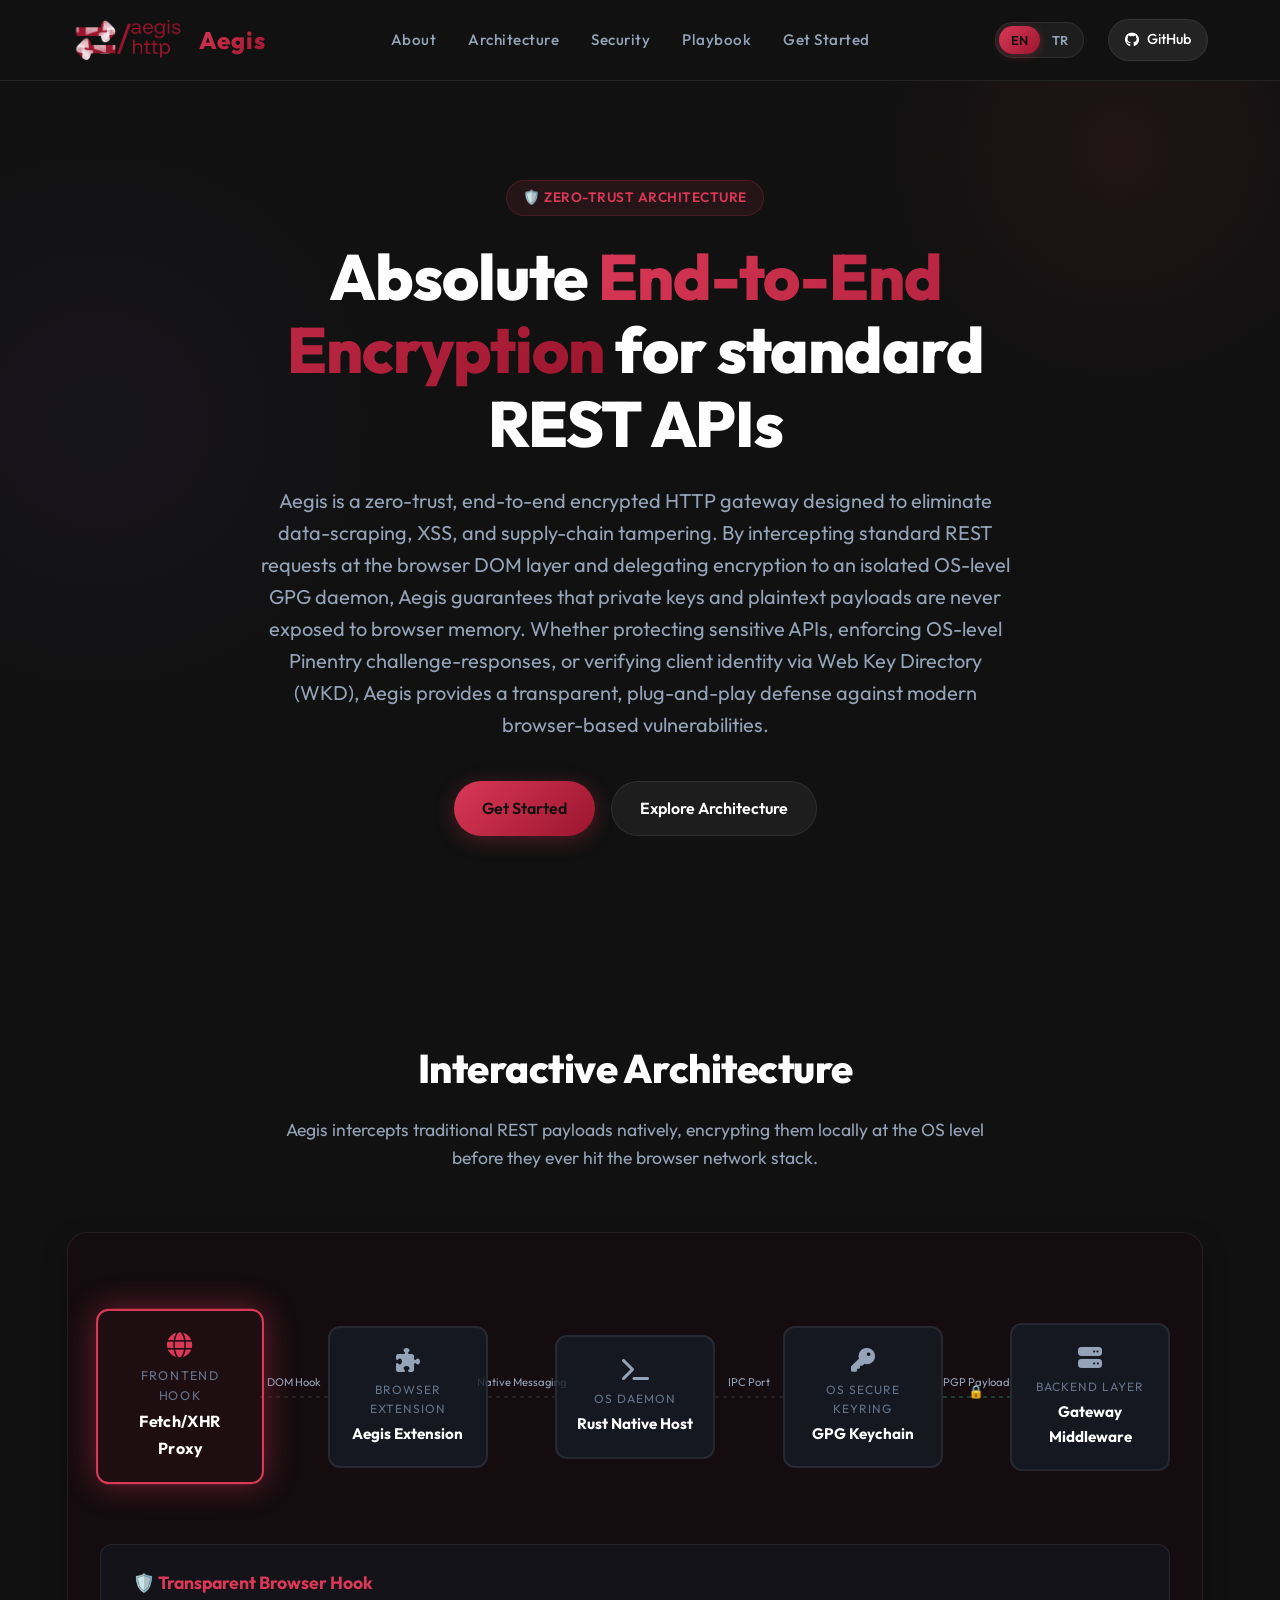
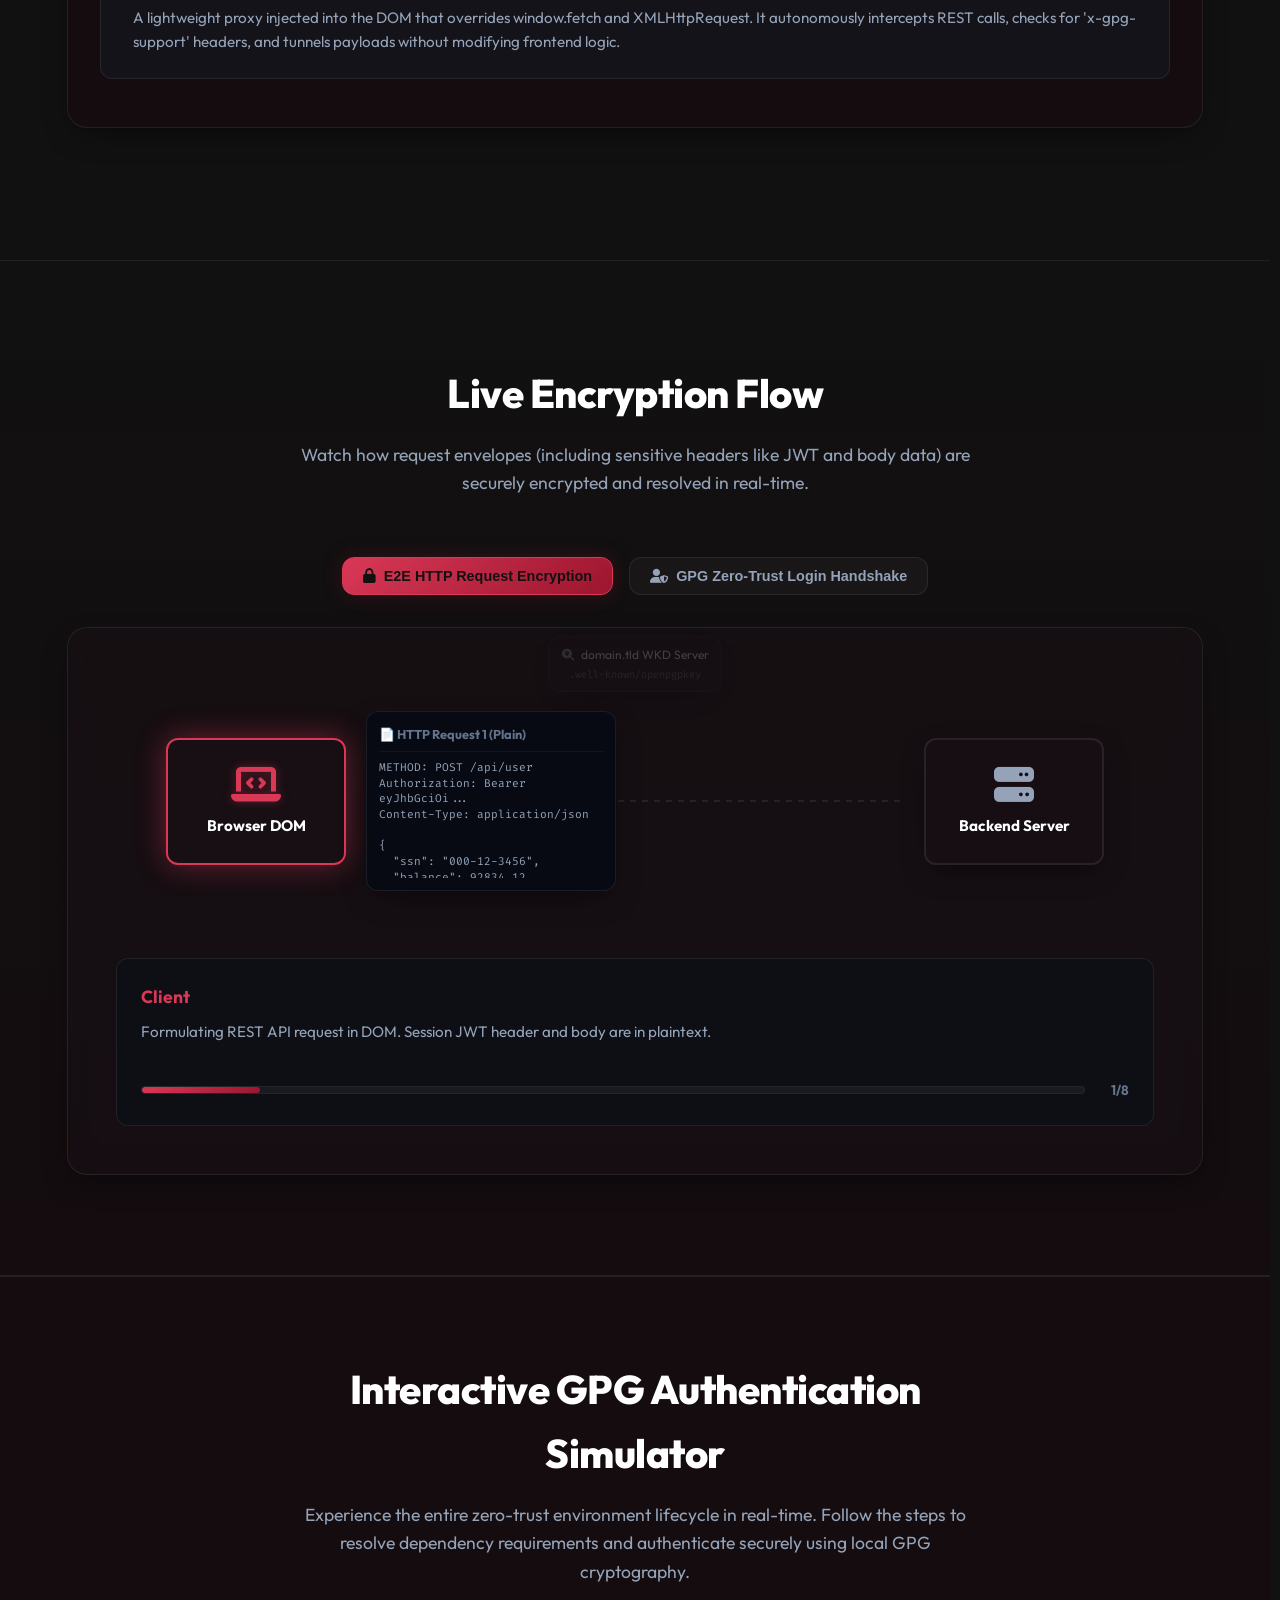
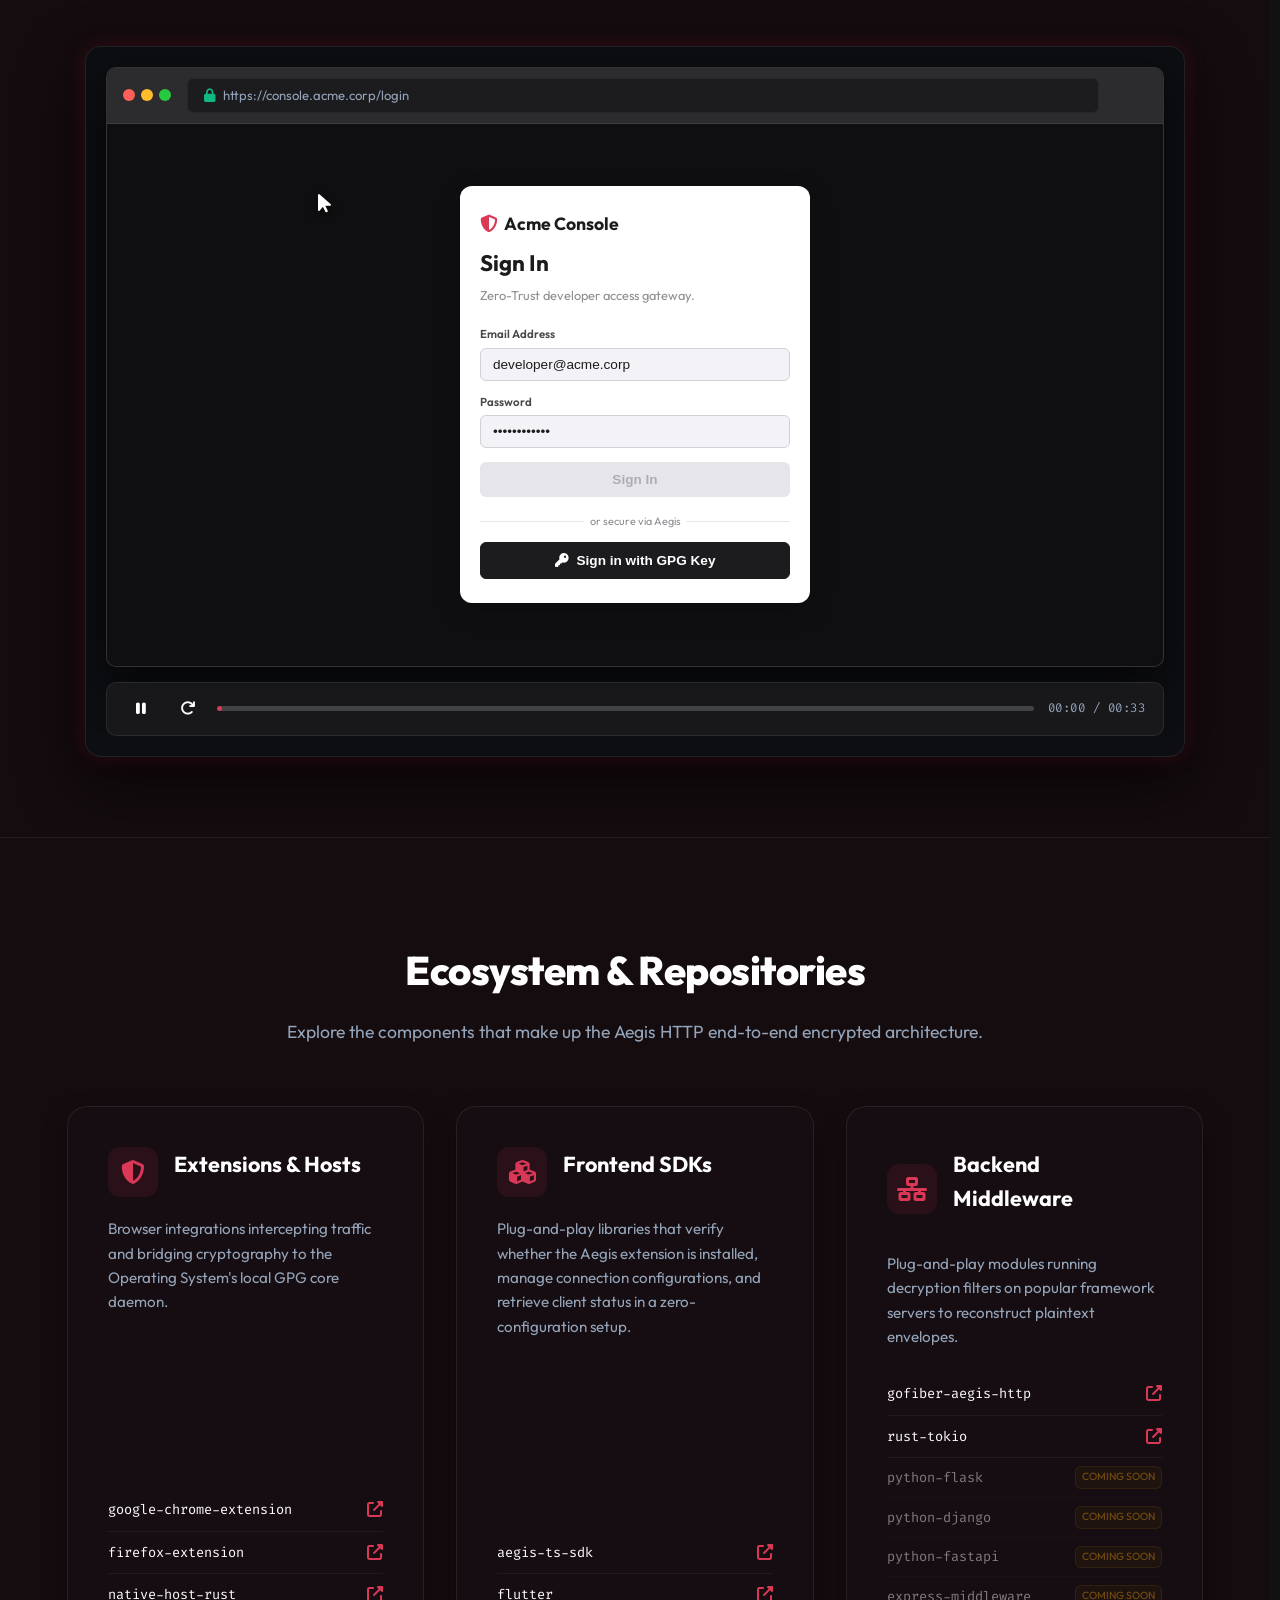
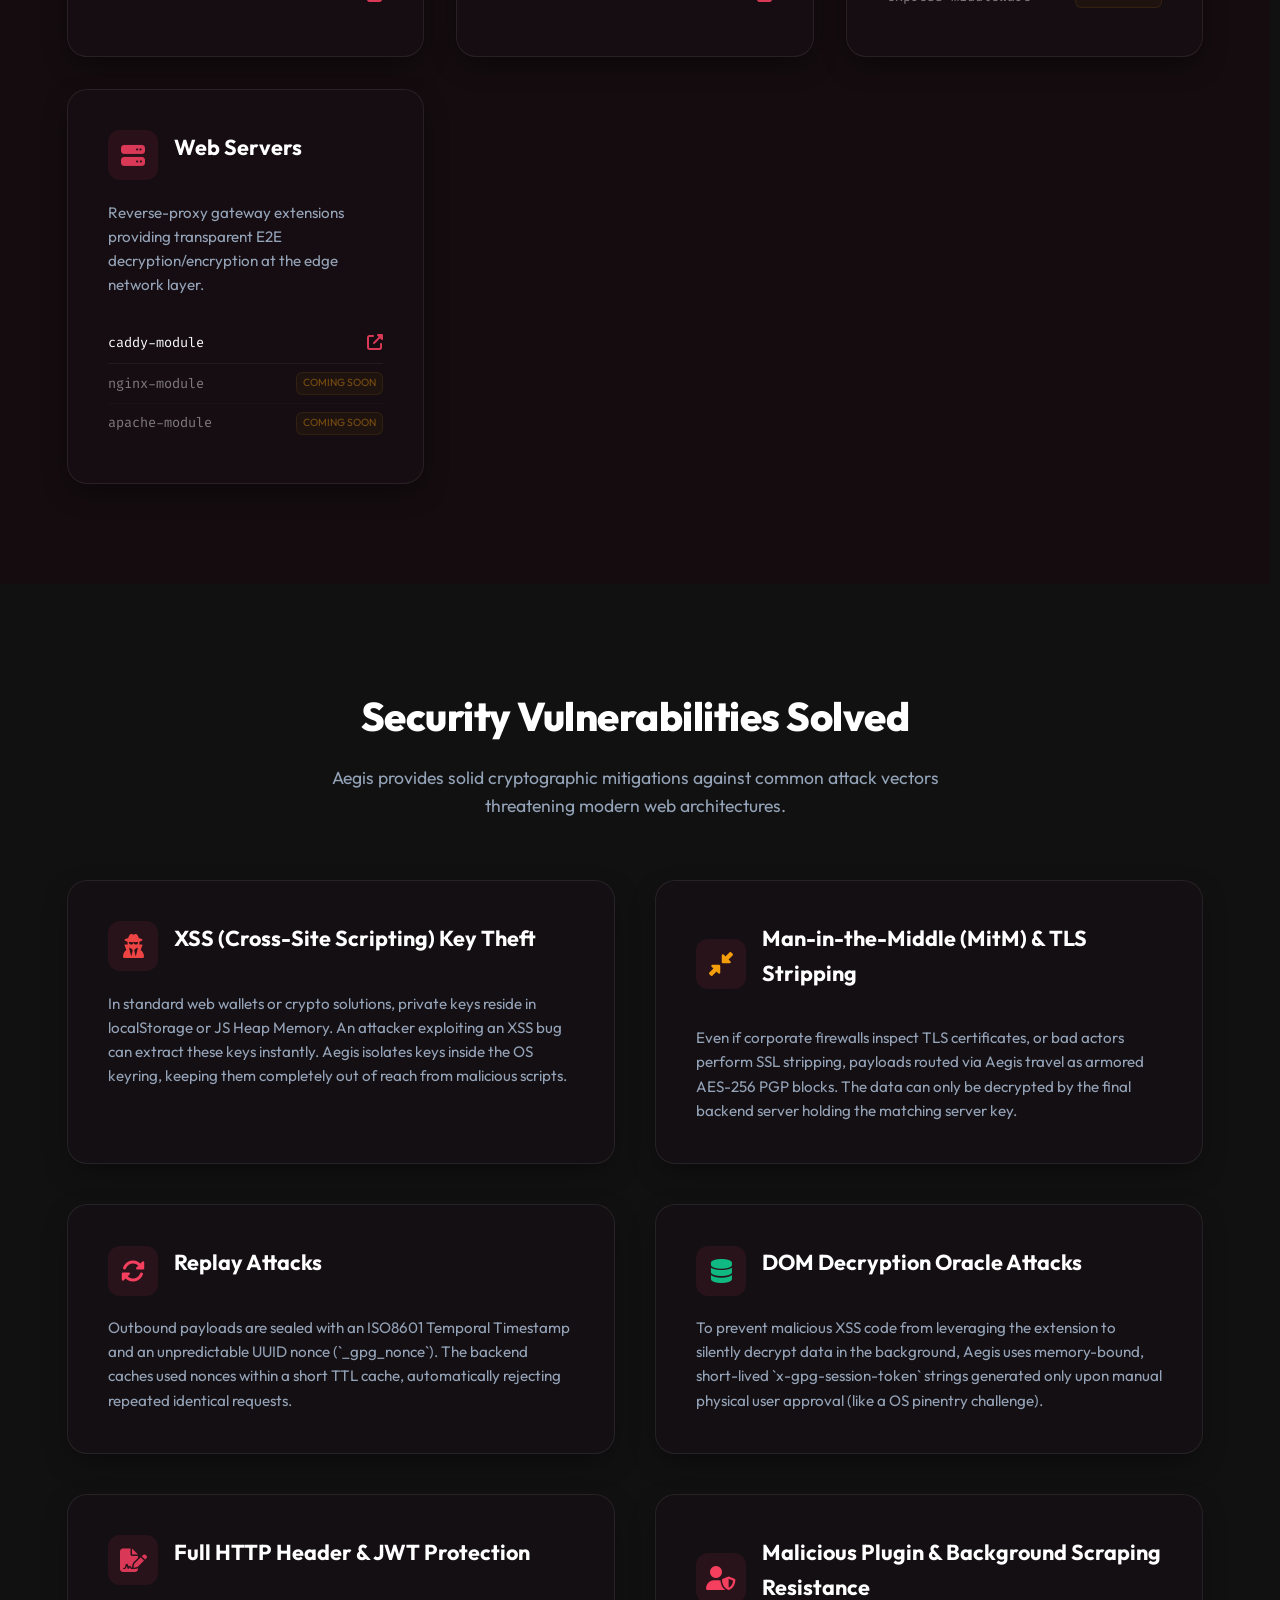
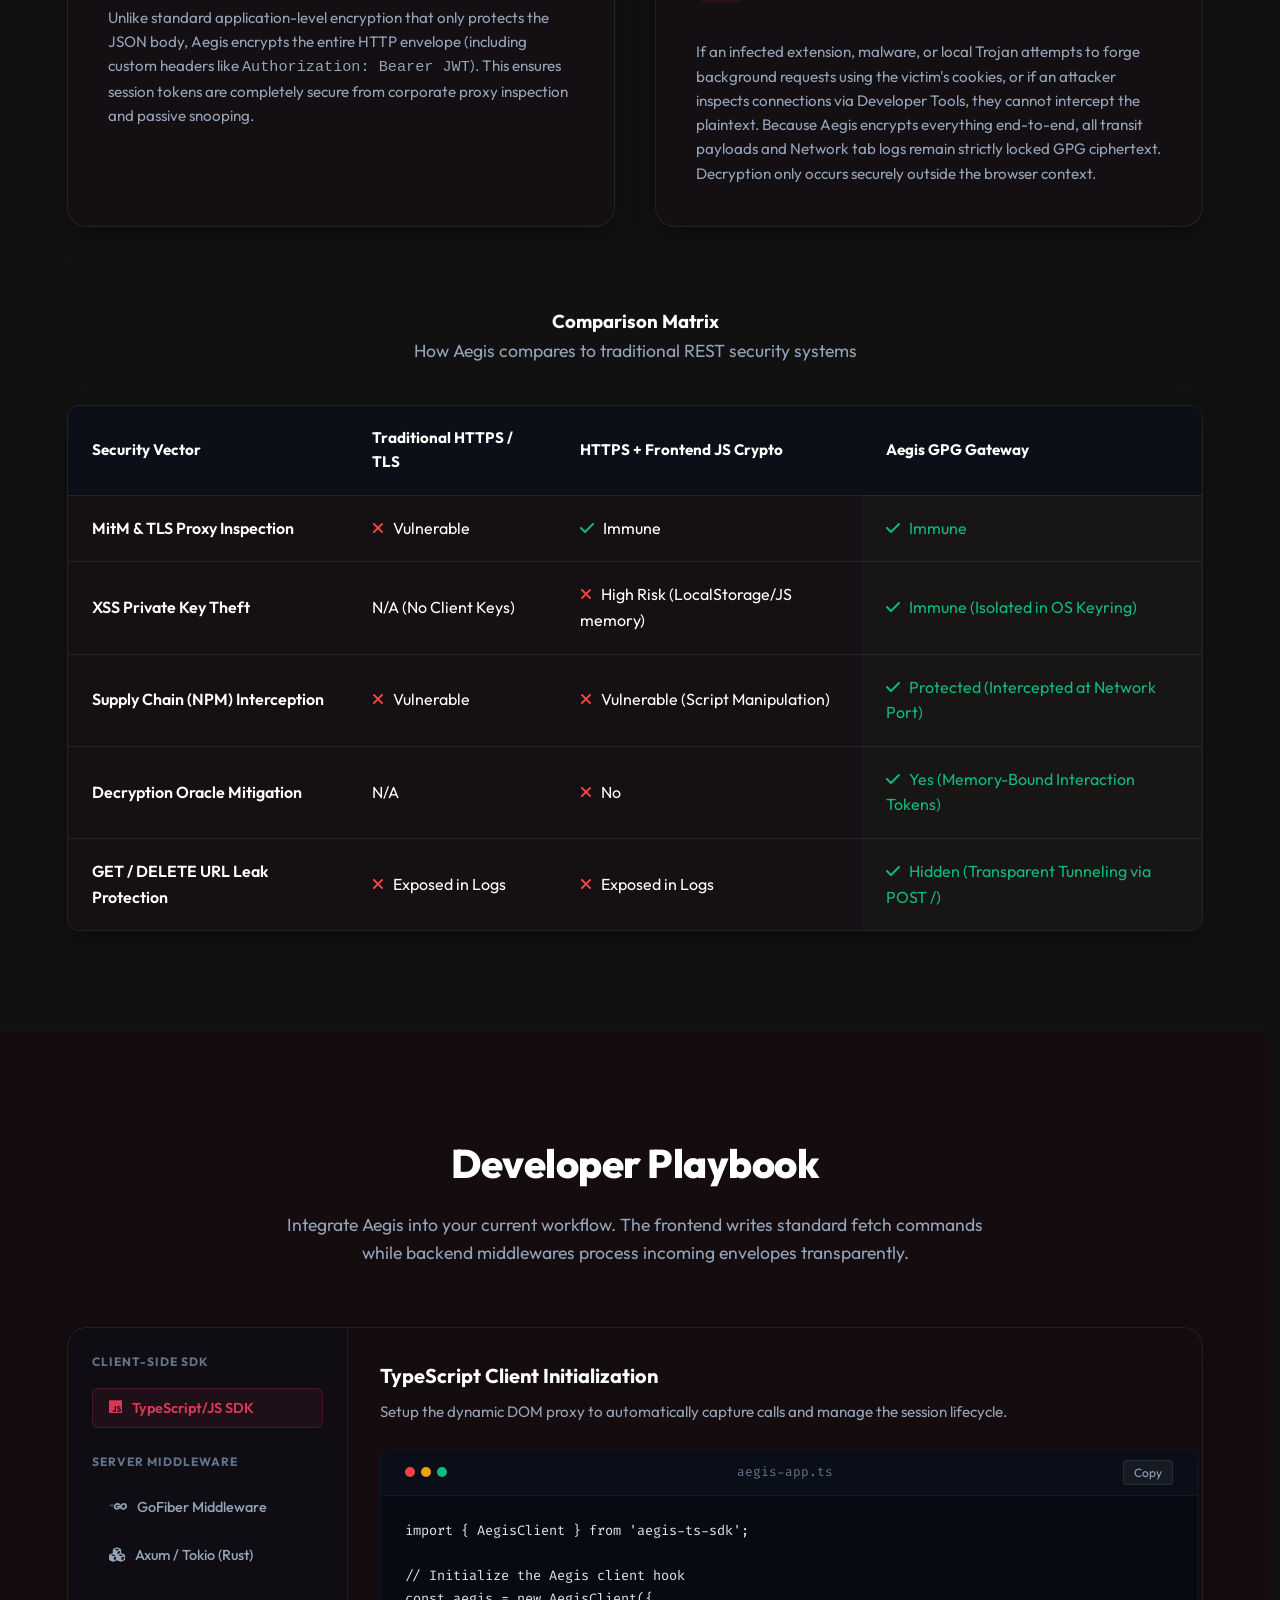
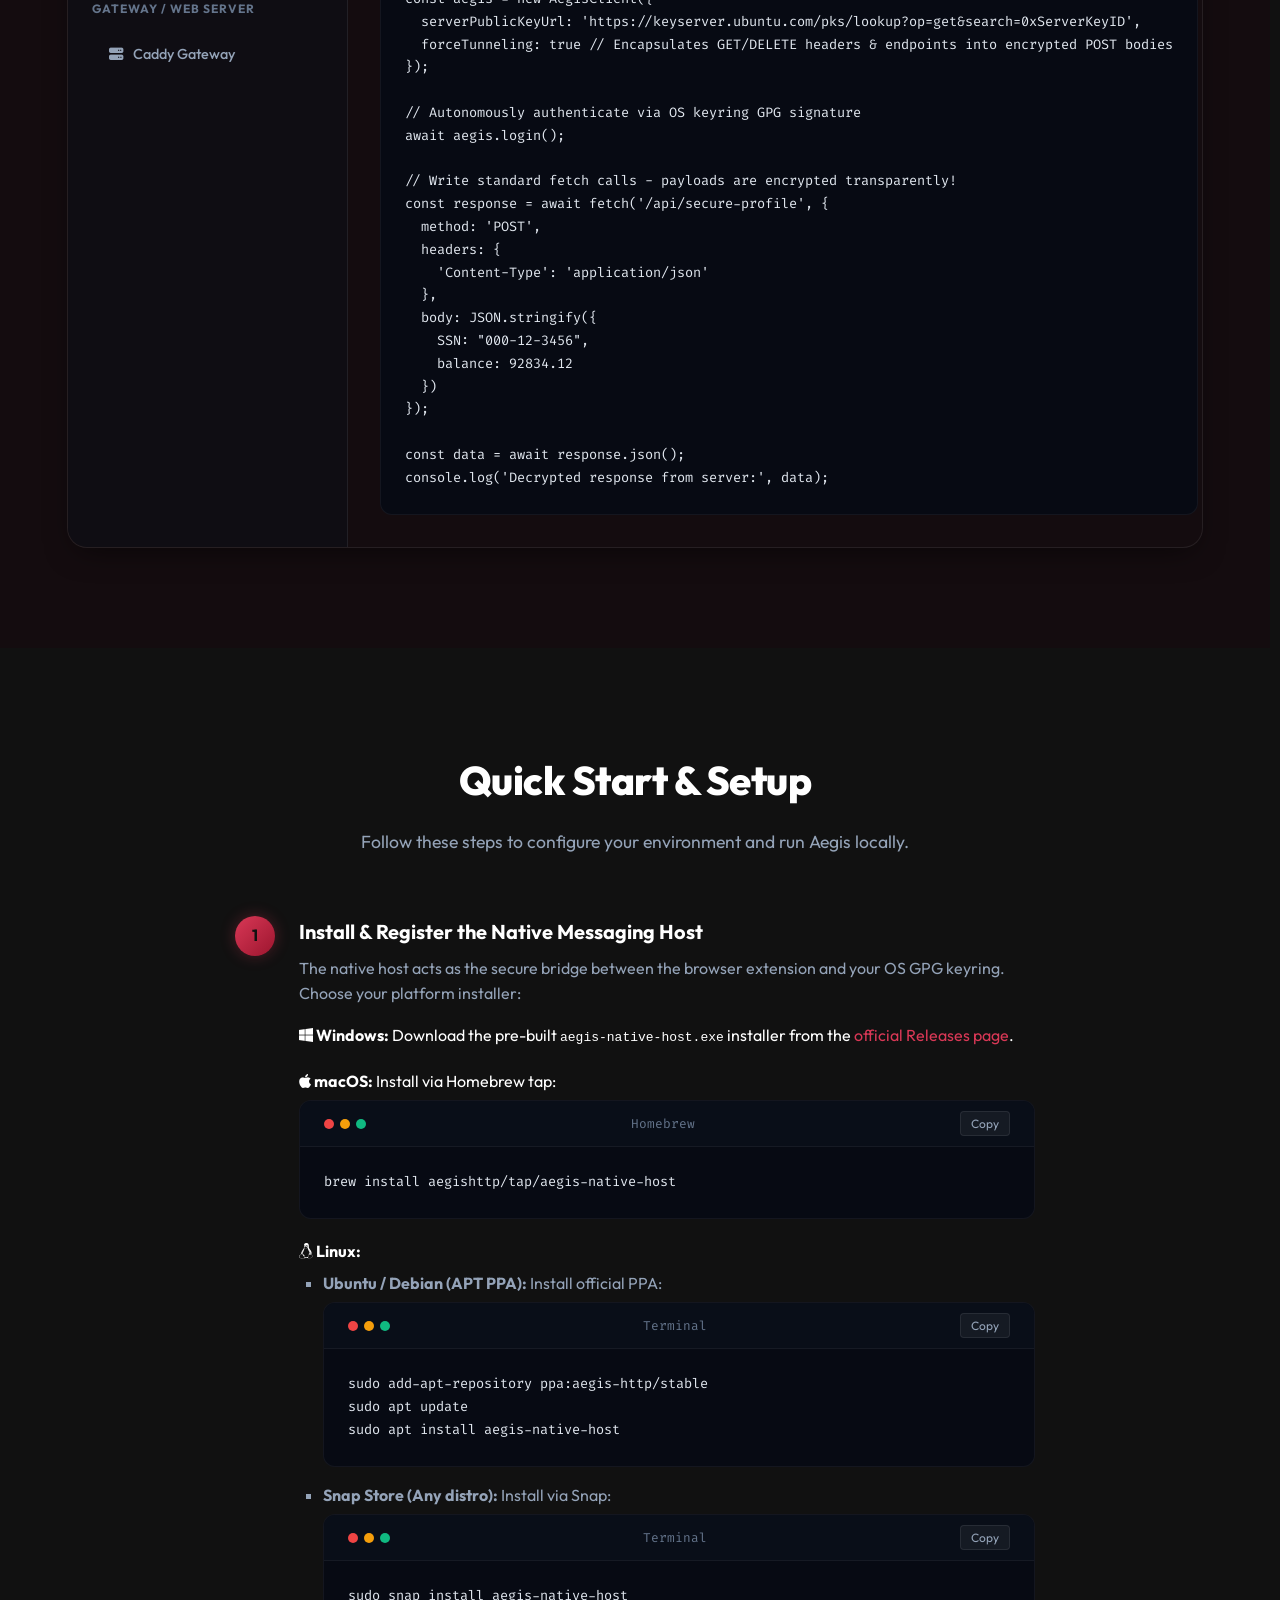
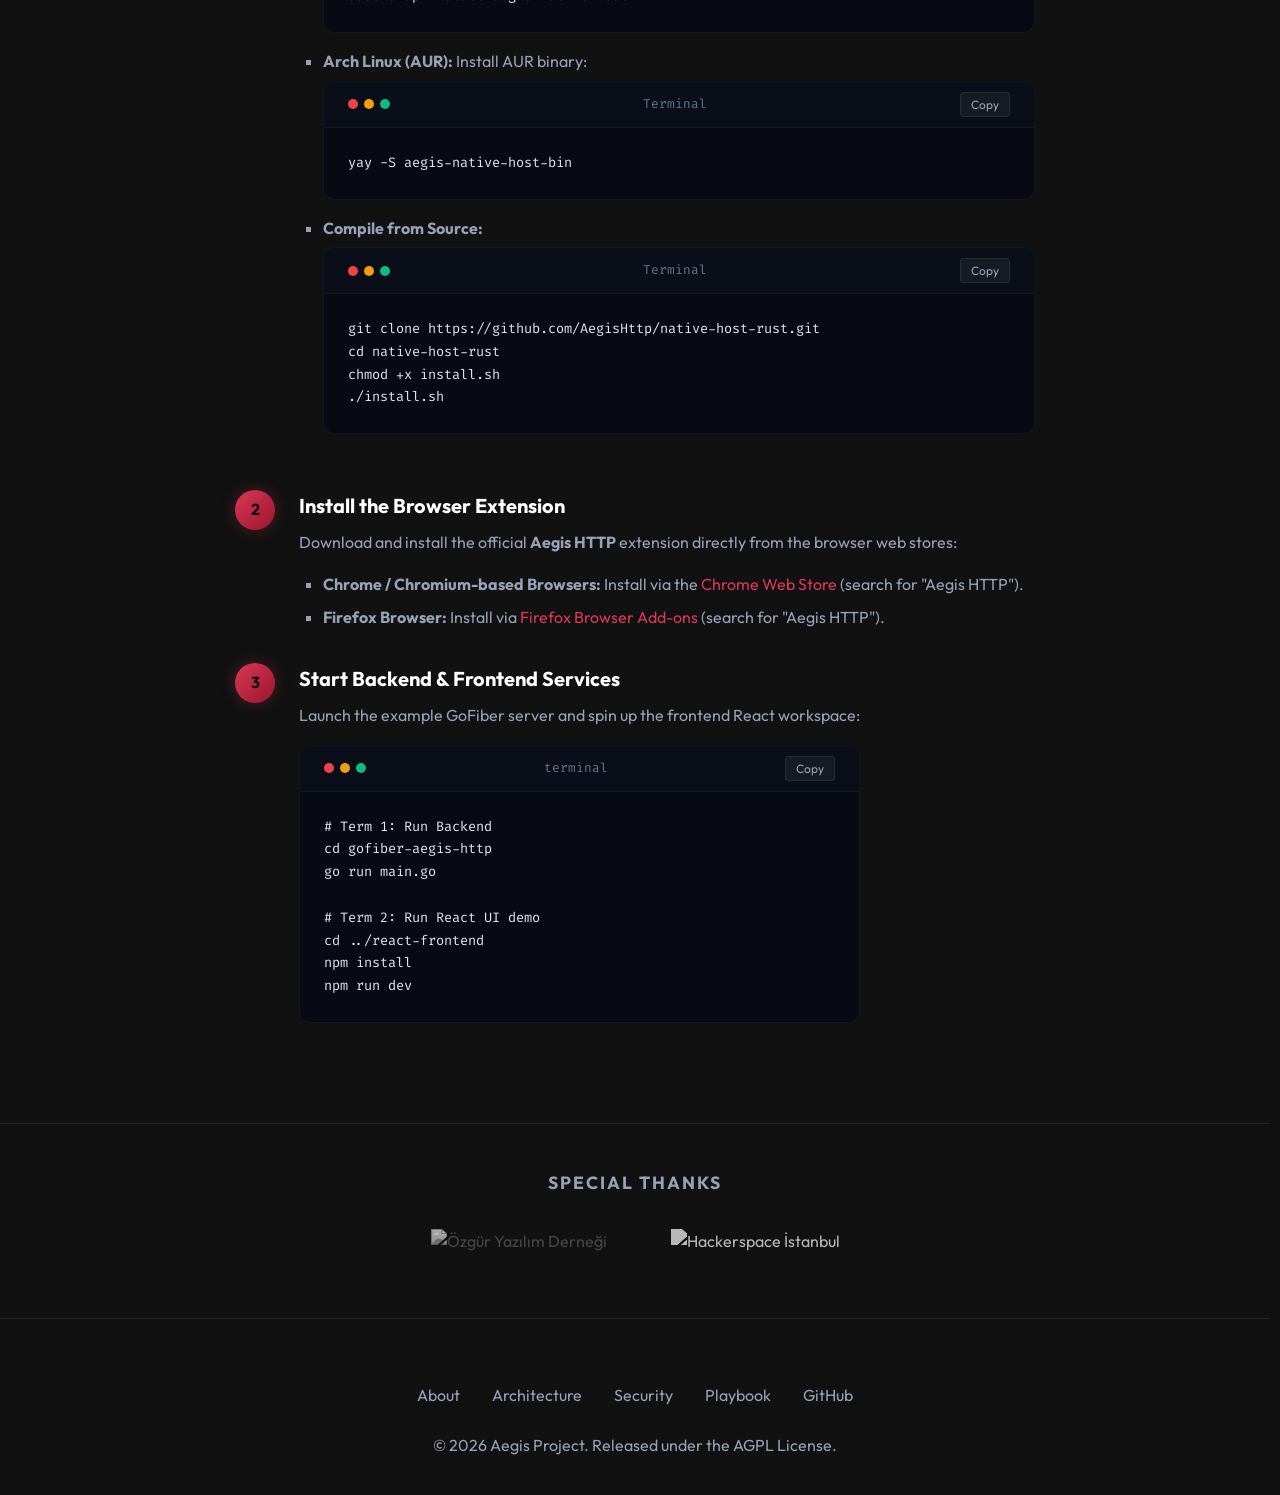
==== index.html @ 763a400e "first commit" ====
<!DOCTYPE html>
<html lang="en">
<head>
  <meta charset="UTF-8">
  <meta name="viewport" content="width=device-width, initial-scale=1.0">
  <title>Aegis - Autonomous E2E Encrypted Zero-Trust HTTP Gateway</title>
  <meta name="description" content="Aegis Http is an autonomous, End-to-End Encrypted HTTP gateway architecture utilizing GPG to enable Zero-Trust browser-to-backend communication.">
  
  <!-- Stylesheets -->
  <link rel="stylesheet" href="https://cdnjs.cloudflare.com/ajax/libs/font-awesome/6.4.0/css/all.min.css">
  <link rel="stylesheet" href="https://cdnjs.cloudflare.com/ajax/libs/prism/1.29.0/themes/prism-okaidia.min.css">
  <link rel="stylesheet" href="assets/style.css">
</head>
<body>

  <!-- Background Glowing Blobs -->
  <div class="glow-bg"></div>
  <div class="glow-bg-2"></div>

  <!-- Header Navigation -->
  <header>
    <div class="container">
      <div class="logo-area">
        <img src="assets/logo.png" alt="Aegis Logo">
        <span class="logo-text">Aegis</span>
      </div>
      <nav>
        <ul>
          <li><a href="#about">About</a></li>
          <li><a href="#architecture">Architecture</a></li>
          <li><a href="#security">Security</a></li>
          <li><a href="#playbook">Playbook</a></li>
          <li><a href="#get-started">Get Started</a></li>
        </ul>
      </nav>
      <div class="nav-actions">
        <!-- Language Switcher -->
        <div class="lang-switcher">
          <button class="lang-btn active" onclick="location.href='index.html'">EN</button>
          <button class="lang-btn" onclick="location.href='tr.html'">TR</button>
        </div>
        <a href="https://github.com/AegisHttp" target="_blank" class="github-btn">
          <i class="fab fa-github"></i> GitHub
        </a>
      </div>
    </div>
  </header>

  <!-- Hero Section -->
  <section class="hero" id="about">
    <div class="container hero-content">
      <span class="badge-version">🛡️ Zero-Trust Architecture</span>
      <h1>Absolute <span>End-to-End Encryption</span> for standard REST APIs</h1>
      <p class="hero-desc">
        Aegis is a zero-trust, end-to-end encrypted HTTP gateway designed to eliminate data-scraping, XSS, and supply-chain tampering. By intercepting standard REST requests at the browser DOM layer and delegating encryption to an isolated OS-level GPG daemon, Aegis guarantees that private keys and plaintext payloads are never exposed to browser memory. Whether protecting sensitive APIs, enforcing OS-level Pinentry challenge-responses, or verifying client identity via Web Key Directory (WKD), Aegis provides a transparent, plug-and-play defense against modern browser-based vulnerabilities.
      </p>
      <div class="cta-group">
        <a href="#get-started" class="btn btn-primary">Get Started</a>
        <a href="#architecture" class="btn btn-secondary">Explore Architecture</a>
      </div>
    </div>
  </section>

  <!-- Architecture Section -->
  <section id="architecture">
    <div class="container">
      <div class="section-header">
        <h2>Interactive Architecture</h2>
        <p>Aegis intercepts traditional REST payloads natively, encrypting them locally at the OS level before they ever hit the browser network stack.</p>
      </div>

      <div class="diagram-container">
        <div class="flow-diagram">
          <!-- Node 1: Browser -->
          <div class="diagram-node active" data-node="browser">
            <i class="fas fa-globe"></i>
            <div class="node-type">Frontend Hook</div>
            <div class="node-name">Fetch/XHR Proxy</div>
          </div>
          
          <div class="diagram-bridge">
            <span class="diagram-bridge-label">DOM Hook</span>
          </div>

          <!-- Node 2: Extension -->
          <div class="diagram-node" data-node="extension">
            <i class="fas fa-puzzle-piece"></i>
            <div class="node-type">Browser extension</div>
            <div class="node-name">Aegis Extension</div>
          </div>

          <div class="diagram-bridge">
            <span class="diagram-bridge-label">Native Messaging</span>
          </div>

          <!-- Node 3: Native Host -->
          <div class="diagram-node" data-node="native">
            <i class="fas fa-terminal"></i>
            <div class="node-type">OS Daemon</div>
            <div class="node-name">Rust Native Host</div>
          </div>

          <div class="diagram-bridge">
            <span class="diagram-bridge-label">IPC Port</span>
          </div>

          <!-- Node 4: Keyring -->
          <div class="diagram-node" data-node="keyring">
            <i class="fas fa-key"></i>
            <div class="node-type">OS Secure Keyring</div>
            <div class="node-name">GPG Keychain</div>
          </div>

          <div class="diagram-bridge encrypted">
            <span class="diagram-bridge-label">PGP Payload</span>
          </div>

          <!-- Node 5: Middleware -->
          <div class="diagram-node" data-node="middleware">
            <i class="fas fa-server"></i>
            <div class="node-type">Backend Layer</div>
            <div class="node-name">Gateway Middleware</div>
          </div>
        </div>

        <div class="diagram-details">
          <h4 id="details-title">🛡️ Transparent Browser Hook</h4>
          <p id="details-text">
            A lightweight proxy injected into the DOM that overrides window.fetch and XMLHttpRequest. It autonomously intercepts REST calls, checks for 'x-gpg-support' headers, and tunnels payloads without modifying frontend logic.
          </p>
        </div>
      </div>
    </div>
  </section>

  <!-- Live Flow Animation Section -->
  <section class="animation-section" id="live-flow">
    <div class="container">
      <div class="section-header">
        <h2>Live Encryption Flow</h2>
        <p>Watch how request envelopes (including sensitive headers like JWT and body data) are securely encrypted and resolved in real-time.</p>
      </div>

      <div class="animation-toggles" style="display: flex; justify-content: center; gap: 1rem; margin-bottom: 2rem; flex-wrap: wrap;">
        <button class="anim-toggle-btn active" id="btn-anim-e2e">
          <i class="fas fa-lock"></i> E2E HTTP Request Encryption
        </button>
        <button class="anim-toggle-btn" id="btn-anim-login">
          <i class="fas fa-user-shield"></i> GPG Zero-Trust Login Handshake
        </button>
      </div>

      <div class="animation-container">
        <!-- Pinentry OS Dialog Popup -->
        <div class="pinentry-dialog" id="anim-pinentry">
          <div class="pinentry-header">
            <span>Pinentry - GPG Passphrase</span>
            <span>user@mail.tdl</span>
          </div>
          <div class="pinentry-body">
            <p>Please enter the passphrase to unlock the GPG Secret Key:</p>
            <input type="password" class="pinentry-input" id="anim-pinentry-input" value="••••••••••" readonly>
            <div class="pinentry-buttons">
              <button class="pinentry-btn pinentry-btn-cancel">Cancel</button>
              <button class="pinentry-btn pinentry-btn-ok">OK</button>
            </div>
          </div>
        </div>

        <div class="animation-stage">
          <!-- WKD Lookup Server Node -->
          <div class="wkd-lookup-node" id="anim-wkd-node">
            <i class="fas fa-search-location"></i>
            <span>domain.tld WKD Server</span>
            <div class="wkd-url">.well-known/openpgpkey</div>
          </div>

          <!-- Client Node -->
          <div class="stage-node active" id="anim-node-client">
            <i class="fas fa-laptop-code"></i>
            <div style="font-weight: 700; font-size: 0.95rem;">Browser DOM</div>
          </div>

          <!-- Network wire with moving packet -->
          <div class="stage-wire-wrapper">
            <div class="stage-wire-line" id="anim-wire-line"></div>
            
            <div class="animated-packet" id="anim-packet">
              <div class="packet-header" id="anim-packet-header">📄 HTTP Request (Plain)</div>
              <div class="packet-body" id="anim-packet-body">
                METHOD: POST /api/user
                Authorization: Bearer eyJhbGciOi...
                Content-Type: application/json

                {
                  "ssn": "000-12-3456",
                  "balance": 92834.12
                }
              </div>
            </div>
          </div>

          <!-- Server Node -->
          <div class="stage-node" id="anim-node-server">
            <i class="fas fa-server"></i>
            <div style="font-weight: 700; font-size: 0.95rem;">Backend Server</div>
          </div>
        </div>

        <!-- Structured Status Card -->
        <div class="animation-status-card">
          <div class="status-header" id="anim-status-title">Client</div>
          <div class="status-description" id="anim-status-desc">Formulating REST API request in DOM. Session JWT header and body are in plaintext.</div>
          <div class="status-progress-container">
            <div class="status-progress-track">
              <div class="status-progress-bar" id="anim-status-progress" style="width: 12.5%;"></div>
            </div>
            <div class="status-progress-text" id="anim-status-progress-text">1/8</div>
          </div>
          <!-- Hidden fallback element to keep standard JS selector from crashing -->
          <div id="anim-status-text" style="display: none;"></div>
        </div>
      </div>
    </div>
  </section>

  <!-- Interactive Simulator Section -->
  <section class="simulator-section" id="gpg-simulator" style="border-top: 1px solid var(--border-color); border-bottom: 1px solid var(--border-color); padding: 80px 0; background: var(--bg-secondary);">
    <div class="container">
      <div class="section-header">
        <h2>Interactive GPG Authentication Simulator</h2>
        <p>Experience the entire zero-trust environment lifecycle in real-time. Follow the steps to resolve dependency requirements and authenticate securely using local GPG cryptography.</p>
      </div>

           <!-- Mock Desktop Workspace Container -->
      <div class="mock-desktop" id="mock-desktop">
        
        <!-- Interactive Desktop Workspace Area -->
        <div class="desktop-workspace">
          
          <!-- Window 1: Main Browser Window -->
          <div class="desktop-window browser-window" id="win-main-browser">
            <div class="mock-browser-header">
              <div class="mock-browser-dots">
                <span class="dot-red"></span>
                <span class="dot-yellow"></span>
                <span class="dot-green"></span>
              </div>
              <div class="mock-browser-address-bar">
                <i class="fas fa-lock"></i>
                <span>https://console.acme.corp/login</span>
              </div>
              <div class="mock-browser-actions">
                <!-- Aegis Extension Status Icon in Browser Toolbar -->
                <div class="extension-icon-wrapper" id="sim-toolbar-ext" title="Aegis HTTP Extension Status">
                  <img src="assets/icon128.png" alt="Aegis" style="width: 18px; height: 18px; object-fit: contain;">
                  <span class="status-indicator red"></span>
                </div>
              </div>
            </div>

            <div class="mock-browser-viewport">
              <!-- Website Login Card -->
              <div class="mock-card-container">
                <div class="mock-login-card" id="sim-login-card" style="background:#ffffff; color:#1c1c1e; border-radius:12px; padding:24px 20px; box-shadow:0 8px 24px rgba(0,0,0,0.15); width:100%;">
                  <div class="login-card-header">
                    <div class="brand-logo"><i class="fas fa-shield-alt"></i> Acme Console</div>
                    <h2 id="sim-card-title">Sign In</h2>
                    <p id="sim-card-description">Zero-Trust developer access gateway.</p>
                  </div>
                  <div class="login-form-group">
                    <label>Email Address</label>
                    <input type="text" class="login-input" value="developer@acme.corp" readonly>
                  </div>
                  <div class="login-form-group" style="margin-bottom:14px;">
                    <label>Password</label>
                    <input type="password" class="login-input" value="••••••••••••" readonly>
                  </div>
                  <button class="btn-login-submit" disabled>Sign In</button>
                  <div class="login-divider"><span>or secure via Aegis</span></div>
                  <button class="btn-gpg-login" id="btn-sim-action">
                    <i class="fas fa-key"></i> Sign in with GPG Key
                  </button>
                </div>

                <!-- Alert Overlay for Missing Extension (Constrained to Card) -->
                <div class="mock-alert-overlay" id="sim-alert-extension">
                  <div class="mock-alert-box">
                    <div class="alert-icon"><i class="fas fa-exclamation-triangle"></i></div>
                    <h3>Aegis HTTP Extension Not Found! * <span class="required-badge">Required</span></h3>
                    <p>The Aegis web extension is needed to hook network requests and coordinate key discovery. Please install the browser extension to proceed.</p>
                    <button class="btn-primary" id="btn-install-ext" style="background: #d93856; border: none; font-weight: 600; padding: 10px 20px; border-radius: 6px; color: #fff; cursor: pointer;">Install Extension</button>
                  </div>
                </div>

                <!-- Alert Overlay for Missing Native Host (Constrained to Card) -->
                <div class="mock-alert-overlay" id="sim-alert-native">
                  <div class="mock-alert-box">
                    <div class="alert-icon"><i class="fas fa-plug"></i></div>
                    <h3>Aegis HTTP Native Host Missing! * <span class="required-badge">Required</span></h3>
                    <p>The extension is installed, but the background Rust Native Messaging host is not running on your OS. It is required to safely interact with your local GPG binary.</p>
                    <button class="btn-primary" id="btn-install-native" style="background: #d93856; border: none; font-weight: 600; padding: 10px 20px; border-radius: 6px; color: #fff; cursor: pointer;">Install Native Host (Rust Daemon)</button>
                  </div>
                </div>
              </div>

              <!-- Pinentry Dialog Overlay (Centered in Viewport) -->
              <div class="sim-pinentry-dialog" id="sim-pinentry-box">
                <div class="sim-pinentry-header">
                  <span>PINENTRY - GPG PASSPHRASE</span>
                  <span class="user-id">USER@MAIL.TDL</span>
                </div>
                <div class="sim-pinentry-body">
                  <p>Please enter the passphrase to unlock the GPG Secret Key:</p>
                  <input type="password" id="sim-pinentry-input-field" class="sim-pinentry-input" readonly placeholder="">
                  <div class="sim-pinentry-buttons">
                    <button class="btn-cancel" id="btn-sim-pin-cancel">Cancel</button>
                    <button class="btn-ok" id="btn-sim-pin-ok">OK</button>
                  </div>
                </div>
              </div>

              <!-- Success Modal Overlay -->
              <div class="mock-alert-overlay" id="sim-success-box">
                <div class="mock-alert-box success">
                  <div class="alert-icon"><i class="fas fa-check-circle"></i></div>
                  <h3>Login Successful!</h3>
                  <p>The signature has been verified by the Caddy Gateway. An encrypted session JWT has been issued to the client.</p>
                  <div class="sim-json-output">
                    <pre style="margin:0;"><code style="white-space: pre-wrap;">{
  "status": "success",
  "sessionToken": "gpg_session_92834b...",
  "user": "user@mail.tdl"
}</code></pre>
                  </div>
                  <button class="btn-primary" id="btn-sim-reset" style="background: var(--gradient-primary); border: none; font-weight: 600; padding: 10px 20px; border-radius: 6px; color: #fff; cursor: pointer; margin-top: 15px;">Reset Simulator</button>
                </div>
              </div>
            </div>
          </div>

          <!-- Window 2: Chrome Web Store Window (Separate Web Browser) -->
          <div class="desktop-window store-window" id="win-web-store">
            <div class="mock-browser-header">
              <div class="mock-browser-dots">
                <span class="dot-red"></span>
                <span class="dot-yellow"></span>
                <span class="dot-green"></span>
              </div>
              <div class="mock-browser-address-bar">
                <i class="fas fa-lock"></i>
                <span>https://chrome.google.com/webstore/detail/aegis-http</span>
              </div>
            </div>
            <div class="store-window-body" style="background: #f8f9fa; color: #202124; flex-grow: 1; padding: 16px; overflow-y: auto;">
              <div class="extension-detail-row" style="display: flex; align-items: center; gap: 12px; margin-bottom: 15px;">
                <img src="assets/icon128.png" alt="Aegis" style="width: 40px; height: 40px; border-radius: 8px; object-fit: contain;">
                <div class="ext-info-block" style="text-align: left;">
                  <h4 style="margin:0; font-size:1rem; color:#202124;">Aegis HTTP</h4>
                  <p class="ext-author" style="margin:2px 0 0 0; font-size:0.75rem; color:#5f6368;">Offered by: aegis-http.org</p>
                </div>
                <button class="btn-store-add" id="btn-store-add-sim" style="background: #1a73e8; color: #fff; border: none; font-weight: 600; padding: 6px 12px; border-radius: 4px; cursor: pointer; margin-left: auto; font-size:0.8rem;">Add to Chrome</button>
              </div>
              <div class="store-screenshots" style="background:#f1f3f4; border:1px solid #dadce0; border-radius:6px; height:120px; display:flex; flex-direction:column; align-items:center; justify-content:center; gap:8px;">
                <i class="fas fa-image" style="font-size: 1.5rem; color: #ced4da;"></i>
                <span style="color: #70757a; font-size: 0.75rem;">Aegis Secure E2E Tunneling Demo</span>
              </div>
            </div>
          </div>

          <!-- Window 3: Terminal Window (OS Level Window) -->
          <div class="desktop-window terminal-window" id="win-terminal">
            <div class="os-window-header">
              <div class="os-window-dots">
                <span class="dot-red" style="background:#ff5f56; width:8px; height:8px; border-radius:50%; display:inline-block;"></span>
                <span class="dot-yellow" style="background:#ffbd2e; width:8px; height:8px; border-radius:50%; display:inline-block;"></span>
                <span class="dot-green" style="background:#27c93f; width:8px; height:8px; border-radius:50%; display:inline-block;"></span>
              </div>
              <div class="os-window-title">bash - setup-native-host.sh</div>
              <div style="width: 24px;"></div>
            </div>
            <div class="terminal-window-body" id="sim-terminal-text" style="background: #150115; color: #4af626; font-family: 'Courier New', Courier, monospace; padding: 12px; flex-grow: 1; font-size: 0.75rem; line-height: 1.4; overflow-y: auto; text-align: left; height: calc(100% - 30px);">
              <!-- Lines printed dynamically -->
            </div>
          </div>

          <!-- Window 4: Ubuntu Software Center Window (OS Level Window) -->
          <div class="desktop-window ubuntu-window" id="win-ubuntu-software">
            <div class="os-window-header ubuntu-header" style="background: #3d3d3d; border-bottom: 1px solid #222;">
              <div class="os-window-dots">
                <span class="dot-red" style="background:#ff5f56; width:8px; height:8px; border-radius:50%; display:inline-block;"></span>
                <span class="dot-yellow" style="background:#ffbd2e; width:8px; height:8px; border-radius:50%; display:inline-block;"></span>
                <span class="dot-green" style="background:#27c93f; width:8px; height:8px; border-radius:50%; display:inline-block;"></span>
              </div>
              <div class="os-window-title" style="color: #fff;">Ubuntu Software</div>
              <div style="width: 24px;"></div>
            </div>
            <div class="ubuntu-window-body" style="background: #2c2c2e; padding: 15px; color: #fff; text-align: left; height: calc(100% - 30px); display: flex; flex-direction: column;">
              <div class="ubuntu-store-card" style="display: flex; align-items: center; gap: 10px; border-bottom: 1px solid rgba(255,255,255,0.1); padding-bottom: 10px; margin-bottom: 10px;">
                <img src="assets/icon128.png" alt="Aegis" style="width: 36px; height: 36px; border-radius: 6px; object-fit: contain;">
                <div class="ubuntu-store-info">
                  <h4 style="margin: 0; font-size: 0.9rem; color: #fff;">aegis-native-host</h4>
                  <p style="margin: 2px 0 0 0; font-size: 0.7rem; color: #a9a9a9;">Publisher: Aegis Project</p>
                </div>
              </div>
              <div style="font-size: 0.75rem; color: #ddd; margin-bottom: 10px;">GPG Native Messaging Daemon for secure browser communication.</div>
              <button class="btn-ubuntu-install" id="btn-ubuntu-install-sim" style="background: #e95420; color: #fff; border: none; padding: 6px 12px; font-weight: 600; border-radius: 4px; cursor: pointer; font-size: 0.75rem; align-self: flex-start;">Install</button>
              <div class="ubuntu-progress-track" id="ubuntu-progress-track" style="margin-top: 15px; background: rgba(255,255,255,0.1); height: 6px; border-radius: 3px; display: none; overflow: hidden;">
                <div class="ubuntu-progress-bar" id="ubuntu-progress-bar" style="background: #e95420; width: 0%; height: 100%; transition: width 0.2s ease;"></div>
              </div>
            </div>
          </div>

          <!-- Floating Mock Mouse Cursor on Desktop Level -->
          <div id="mock-cursor" class="mock-cursor" style="left: 45%; top: 25%;"><i class="fas fa-mouse-pointer"></i></div>
        </div>

        <!-- Simulator Video Controls player bar -->
        <div class="sim-video-controls">
          <button class="ctrl-btn" id="ctrl-play-pause" title="Play/Pause"><i class="fas fa-pause"></i></button>
          <button class="ctrl-btn" id="ctrl-restart" title="Restart"><i class="fas fa-redo"></i></button>
          <div class="ctrl-progress-container" id="ctrl-progress-container">
            <div class="ctrl-progress-track">
              <div class="ctrl-progress-bar" id="ctrl-progress-bar"></div>
            </div>
          </div>
          <span class="ctrl-timer" id="ctrl-timer">00:00 / 00:33</span>
        </div>
      </div>
    </div>
  </section>

  <!-- Ecosystem Section -->
  <section id="ecosystem" class="ecosystem-section" style="background: var(--bg-secondary);">
    <div class="container">
      <div class="section-header">
        <h2>Ecosystem & Repositories</h2>
        <p>Explore the components that make up the Aegis HTTP end-to-end encrypted architecture.</p>
      </div>

      <div class="grid-3">
        <!-- Card 1 -->
        <div class="card">
          <div class="card-header-row">
            <div class="card-icon"><i class="fas fa-shield-alt"></i></div>
            <h3>Extensions & Hosts</h3>
          </div>
          <p>Browser integrations intercepting traffic and bridging cryptography to the Operating System's local GPG core daemon.</p>
          <div class="ecosystem-links">
            <div class="ecosystem-item">
              <span>google-chrome-extension</span>
              <a href="https://github.com/AegisHttp/google-chrome-extension" target="_blank"><i class="fas fa-external-link-alt"></i></a>
            </div>
            <div class="ecosystem-item">
              <span>firefox-extension</span>
              <a href="https://github.com/AegisHttp/firefox-extension" target="_blank"><i class="fas fa-external-link-alt"></i></a>
            </div>
            <div class="ecosystem-item">
              <span>native-host-rust</span>
              <a href="https://github.com/AegisHttp/native-host-rust" target="_blank"><i class="fas fa-external-link-alt"></i></a>
            </div>
          </div>
        </div>

        <!-- Card 2 -->
        <div class="card">
          <div class="card-header-row">
            <div class="card-icon"><i class="fas fa-cubes"></i></div>
            <h3>Frontend SDKs</h3>
          </div>
          <p>Plug-and-play libraries that verify whether the Aegis extension is installed, manage connection configurations, and retrieve client status in a zero-configuration setup.</p>
          <div class="ecosystem-links">
            <div class="ecosystem-item">
              <span>aegis-ts-sdk</span>
              <a href="https://github.com/AegisHttp/aegis-ts-sdk" target="_blank"><i class="fas fa-external-link-alt"></i></a>
            </div>
            <div class="ecosystem-item">
              <span>flutter</span>
              <a href="https://github.com/AegisHttp/flutter" target="_blank"><i class="fas fa-external-link-alt"></i></a>
            </div>
          </div>
        </div>

        <!-- Card 3 -->
        <div class="card">
          <div class="card-header-row">
            <div class="card-icon"><i class="fas fa-network-wired"></i></div>
            <h3>Backend Middleware</h3>
          </div>
          <p>Plug-and-play modules running decryption filters on popular framework servers to reconstruct plaintext envelopes.</p>
          <div class="ecosystem-links">
            <div class="ecosystem-item">
              <span>gofiber-aegis-http</span>
              <a href="https://github.com/AegisHttp/gofiber-aegis-http" target="_blank"><i class="fas fa-external-link-alt"></i></a>
            </div>
            <div class="ecosystem-item">
              <span>rust-tokio</span>
              <a href="https://github.com/AegisHttp/rust-tokio" target="_blank"><i class="fas fa-external-link-alt"></i></a>
            </div>
            <div class="ecosystem-item disabled">
              <span>python-flask</span>
              <span class="coming-soon-badge">coming soon</span>
            </div>
            <div class="ecosystem-item disabled">
              <span>python-django</span>
              <span class="coming-soon-badge">coming soon</span>
            </div>
            <div class="ecosystem-item disabled">
              <span>python-fastapi</span>
              <span class="coming-soon-badge">coming soon</span>
            </div>
            <div class="ecosystem-item disabled">
              <span>express-middleware</span>
              <span class="coming-soon-badge">coming soon</span>
            </div>
          </div>
        </div>

        <!-- Card 4 -->
        <div class="card">
          <div class="card-header-row">
            <div class="card-icon"><i class="fas fa-server"></i></div>
            <h3>Web Servers</h3>
          </div>
          <p>Reverse-proxy gateway extensions providing transparent E2E decryption/encryption at the edge network layer.</p>
          <div class="ecosystem-links">
            <div class="ecosystem-item">
              <span>caddy-module</span>
              <a href="https://github.com/AegisHttp/caddy-module" target="_blank"><i class="fas fa-external-link-alt"></i></a>
            </div>
            <div class="ecosystem-item disabled">
              <span>nginx-module</span>
              <span class="coming-soon-badge">coming soon</span>
            </div>
            <div class="ecosystem-item disabled">
              <span>apache-module</span>
              <span class="coming-soon-badge">coming soon</span>
            </div>
          </div>
        </div>
      </div>
    </div>
  </section>

  <!-- Security Section -->
  <section id="security">
    <div class="container">
      <div class="section-header">
        <h2>Security Vulnerabilities Solved</h2>
        <p>Aegis provides solid cryptographic mitigations against common attack vectors threatening modern web architectures.</p>
      </div>

      <div class="grid-2" style="margin-bottom: 50px;">
        <div class="card">
          <div class="card-header-row">
            <div class="card-icon" style="color: var(--color-danger);"><i class="fas fa-user-secret"></i></div>
            <h3>XSS (Cross-Site Scripting) Key Theft</h3>
          </div>
          <p>In standard web wallets or crypto solutions, private keys reside in localStorage or JS Heap Memory. An attacker exploiting an XSS bug can extract these keys instantly. Aegis isolates keys inside the OS keyring, keeping them completely out of reach from malicious scripts.</p>
        </div>
        <div class="card">
          <div class="card-header-row">
            <div class="card-icon" style="color: var(--color-warning);"><i class="fas fa-compress-alt"></i></div>
            <h3>Man-in-the-Middle (MitM) & TLS Stripping</h3>
          </div>
          <p>Even if corporate firewalls inspect TLS certificates, or bad actors perform SSL stripping, payloads routed via Aegis travel as armored AES-256 PGP blocks. The data can only be decrypted by the final backend server holding the matching server key.</p>
        </div>
        <div class="card">
          <div class="card-header-row">
            <div class="card-icon" style="color: var(--color-accent);"><i class="fas fa-sync-alt"></i></div>
            <h3>Replay Attacks</h3>
          </div>
          <p>Outbound payloads are sealed with an ISO8601 Temporal Timestamp and an unpredictable UUID nonce (`_gpg_nonce`). The backend caches used nonces within a short TTL cache, automatically rejecting repeated identical requests.</p>
        </div>
        <div class="card">
          <div class="card-header-row">
            <div class="card-icon" style="color: var(--color-success);"><i class="fas fa-database"></i></div>
            <h3>DOM Decryption Oracle Attacks</h3>
          </div>
          <p>To prevent malicious XSS code from leveraging the extension to silently decrypt data in the background, Aegis uses memory-bound, short-lived `x-gpg-session-token` strings generated only upon manual physical user approval (like a OS pinentry challenge).</p>
        </div>
        <div class="card">
          <div class="card-header-row">
            <div class="card-icon" style="color: var(--color-primary);"><i class="fas fa-file-signature"></i></div>
            <h3>Full HTTP Header & JWT Protection</h3>
          </div>
          <p>Unlike standard application-level encryption that only protects the JSON body, Aegis encrypts the entire HTTP envelope (including custom headers like <code>Authorization: Bearer JWT</code>). This ensures session tokens are completely secure from corporate proxy inspection and passive snooping.</p>
        </div>
        <div class="card">
          <div class="card-header-row">
            <div class="card-icon" style="color: var(--color-accent);"><i class="fas fa-user-shield"></i></div>
            <h3>Malicious Plugin & Background Scraping Resistance</h3>
          </div>
          <p>If an infected extension, malware, or local Trojan attempts to forge background requests using the victim's cookies, or if an attacker inspects connections via Developer Tools, they cannot intercept the plaintext. Because Aegis encrypts everything end-to-end, all transit payloads and Network tab logs remain strictly locked GPG ciphertext. Decryption only occurs securely outside the browser context.</p>
        </div>
      </div>

      <!-- Comparative Table -->
      <div class="section-header" style="margin-top: 80px; margin-bottom: 40px;">
        <h3>Comparison Matrix</h3>
        <p>How Aegis compares to traditional REST security systems</p>
      </div>

      <div class="matrix-wrapper">
        <table class="matrix-table">
          <thead>
            <tr>
              <th>Security Vector</th>
              <th>Traditional HTTPS / TLS</th>
              <th>HTTPS + Frontend JS Crypto</th>
              <th class="matrix-highlight">Aegis GPG Gateway</th>
            </tr>
          </thead>
          <tbody>
            <tr>
              <td>MitM & TLS Proxy Inspection</td>
              <td><i class="fas fa-times cross"></i> Vulnerable</td>
              <td><i class="fas fa-check check"></i> Immune</td>
              <td class="matrix-highlight"><i class="fas fa-check check"></i> Immune</td>
            </tr>
            <tr>
              <td>XSS Private Key Theft</td>
              <td>N/A (No Client Keys)</td>
              <td><i class="fas fa-times cross"></i> High Risk (LocalStorage/JS memory)</td>
              <td class="matrix-highlight"><i class="fas fa-check check"></i> Immune (Isolated in OS Keyring)</td>
            </tr>
            <tr>
              <td>Supply Chain (NPM) Interception</td>
              <td><i class="fas fa-times cross"></i> Vulnerable</td>
              <td><i class="fas fa-times cross"></i> Vulnerable (Script Manipulation)</td>
              <td class="matrix-highlight"><i class="fas fa-check check"></i> Protected (Intercepted at Network Port)</td>
            </tr>
            <tr>
              <td>Decryption Oracle Mitigation</td>
              <td>N/A</td>
              <td><i class="fas fa-times cross"></i> No</td>
              <td class="matrix-highlight"><i class="fas fa-check check"></i> Yes (Memory-Bound Interaction Tokens)</td>
            </tr>
            <tr>
              <td>GET / DELETE URL Leak Protection</td>
              <td><i class="fas fa-times cross"></i> Exposed in Logs</td>
              <td><i class="fas fa-times cross"></i> Exposed in Logs</td>
              <td class="matrix-highlight"><i class="fas fa-check check"></i> Hidden (Transparent Tunneling via POST /)</td>
            </tr>
          </tbody>
        </table>
      </div>
    </div>
  </section>

  <!-- Playbook Code Section -->
  <section id="playbook" style="background: var(--bg-secondary);">
    <div class="container">
      <div class="section-header">
        <h2>Developer Playbook</h2>
        <p>Integrate Aegis into your current workflow. The frontend writes standard fetch commands while backend middlewares process incoming envelopes transparently.</p>
      </div>
      <div class="playbook-container">
        <div class="playbook-tabs">
          <div class="tab-group-title">Client-Side SDK</div>
          <button class="playbook-tab active" data-tab="js-sdk">
            <i class="fab fa-js"></i> TypeScript/JS SDK
          </button>
          
          <div class="tab-group-title">Server Middleware</div>
          <button class="playbook-tab" data-tab="gofiber">
            <i class="fab fa-golang"></i> GoFiber Middleware
          </button>
          <button class="playbook-tab" data-tab="rust-axum">
            <i class="fas fa-cubes"></i> Axum / Tokio (Rust)
          </button>

          <div class="tab-group-title">Gateway / Web Server</div>
          <button class="playbook-tab" data-tab="caddy">
            <i class="fas fa-server"></i> Caddy Gateway
          </button>
        </div>

        <div class="playbook-content">
          <!-- Panel 1: JS SDK -->
          <div class="playbook-panel active" id="js-sdk">
            <h3>TypeScript Client Initialization</h3>
            <p>Setup the dynamic DOM proxy to automatically capture calls and manage the session lifecycle.</p>
            <div class="code-window">
              <div class="code-header">
                <div class="code-dots"><div class="code-dot"></div><div class="code-dot"></div><div class="code-dot"></div></div>
                <div class="code-filename">aegis-app.ts</div>
                <button class="btn-copy">Copy</button>
              </div>
              <pre><code class="language-typescript">import { AegisClient } from 'aegis-ts-sdk';

// Initialize the Aegis client hook
const aegis = new AegisClient({
  serverPublicKeyUrl: 'https://keyserver.ubuntu.com/pks/lookup?op=get&search=0xServerKeyID',
  forceTunneling: true // Encapsulates GET/DELETE headers & endpoints into encrypted POST bodies
});

// Autonomously authenticate via OS keyring GPG signature
await aegis.login();

// Write standard fetch calls - payloads are encrypted transparently!
const response = await fetch('/api/secure-profile', {
  method: 'POST',
  headers: {
    'Content-Type': 'application/json'
  },
  body: JSON.stringify({
    SSN: "000-12-3456",
    balance: 92834.12
  })
});

const data = await response.json();
console.log('Decrypted response from server:', data);</code></pre>
            </div>
          </div>

          <!-- Panel 2: GoFiber -->
          <div class="playbook-panel" id="gofiber">
            <h3>GoFiber Middleware Setup</h3>
            <p>Apply the GPG decryption filter globally. Standard Go controllers process plaintext requests directly.</p>
            <div class="code-window">
              <div class="code-header">
                <div class="code-dots"><div class="code-dot"></div><div class="code-dot"></div><div class="code-dot"></div></div>
                <div class="code-filename">main.go</div>
                <button class="btn-copy">Copy</button>
              </div>
              <pre><code class="language-go">package main

import (
	"github.com/AegisHttp/gofiber-aegis-http"
	"github.com/gofiber/fiber/v2"
)

func main() {
	app := fiber.New()

	// Inject Aegis Decryption Middleware globally
	app.Use(aegis.New(aegis.Config{
		PrivateKeyRingPath: "/home/server/.gnupg/secring.gpg",
		PrivateKeyPassphrase: "SuperSecretBackendPassphrase",
		KeyserverPublish: true, // Auto publishes server public key to Ubuntu keyservers
	}))

	// Your standard routing works out of the box with decrypted JSON payload
	app.Post("/api/secure-profile", func(c *fiber.Ctx) error {
		type RequestData struct {
			SSN     string  `json:"SSN"`
			Balance float64 `json:"balance"`
		}

		var req RequestData
		if err := c.BodyParser(&req); err != nil {
			return c.Status(400).SendString(err.Error())
		}

		return c.JSON(fiber.Map{
			"status": "success",
			"message": "Secure payload processed",
		})
	})

	app.Listen(":8080")
}</code></pre>
            </div>
          </div>

          <!-- Panel 3: Rust Axum -->
          <div class="playbook-panel" id="rust-axum">
            <h3>Rust Tokio / Axum Handler</h3>
            <p>Utilize GPG decrypt helpers inside Rust Tokio applications for secure high-throughput services.</p>
            <div class="code-window">
              <div class="code-header">
                <div class="code-dots"><div class="code-dot"></div><div class="code-dot"></div><div class="code-dot"></div></div>
                <div class="code-filename">main.rs</div>
                <button class="btn-copy">Copy</button>
              </div>
              <pre><code class="language-rust">use axum::{routing::post, Json, Router};
use aegis_tokio::DecryptLayer;
use serde::{Deserialize, Serialize};

#[derive(Deserialize)]
struct ProfileRequest {
    ssn: String,
    balance: f64,
}

#[derive(Serialize)]
struct ProfileResponse {
    status: String,
}

async fn handle_profile(Json(payload): Json<ProfileRequest>) -> Json<ProfileResponse> {
    // Process standard decrypted payload safely
    Json(ProfileResponse {
        status: format!("Processed secure profile for SSN length: {}", payload.ssn.len()),
    })
}

#[tokio::main]
async fn main() {
    let app = Router::new()
        .route("/api/secure-profile", post(handle_profile))
        .layer(DecryptLayer::new("/etc/aegis/server_private.key"));

    axum::Server::bind(&"0.0.0.0:8080".parse().unwrap())
        .serve(app.into_make_service())
        .await
        .unwrap();
}</code></pre>
            </div>
          </div>

          <!-- Panel 4: Caddy Gateway -->
          <div class="playbook-panel" id="caddy">
            <h3>Caddy Gateway Configuration</h3>
            <p>Directly decrypt requests and encrypt responses at the proxy layer. Make any language backend Zero-Trust instantly.</p>
            <div class="code-window">
              <div class="code-header">
                <div class="code-dots"><div class="code-dot"></div><div class="code-dot"></div><div class="code-dot"></div></div>
                <div class="code-filename">Caddyfile</div>
                <button class="btn-copy">Copy</button>
              </div>
              <pre><code class="language-nginx">{
    order aegis_http before reverse_proxy
}

:8080 {
    # Route block containing Aegis handler
    route {
        aegis_http {
            challenge_path /api/challenge
            login_path /api/login
            decrypt_requests
            encrypt_responses
            require_keyserver
            check_revocation
            tunneling_enabled
            server_email "api@example.com"
            server_passphrase "secret"
            server_private_key_path "/etc/caddy/server_private.asc"
            server_public_key_path "/etc/caddy/server_public.asc"
        }

        # Seamlessly forwards decrypted traffic to any standard backend
        reverse_proxy localhost:3000
    }
}</code></pre>
            </div>
          </div>
        </div>
      </div>
    </div>
  </section>

  <!-- Get Started / Run Section -->
  <section id="get-started">
    <div class="container">
      <div class="section-header">
        <h2>Quick Start & Setup</h2>
        <p>Follow these steps to configure your environment and run Aegis locally.</p>
      </div>

      <div class="steps-container">
        <!-- Step 1 -->
        <div class="step-item">
          <div class="step-number">1</div>
          <div class="step-body">
            <h3>Install & Register the Native Messaging Host</h3>
            <p>The native host acts as the secure bridge between the browser extension and your OS GPG keyring. Choose your platform installer:</p>
            
            <div style="margin-top: 1rem; margin-bottom: 1.5rem; display: flex; flex-direction: column; gap: 1.25rem;">
              <div>
                <strong><i class="fab fa-windows"></i> Windows:</strong> Download the pre-built <code>aegis-native-host.exe</code> installer from the <a href="https://github.com/AegisHttp/pre-native-host/releases" target="_blank">official Releases page</a>.
              </div>
              <div>
                <strong><i class="fab fa-apple"></i> macOS:</strong> Install via Homebrew tap:
                <div class="code-window" style="margin-top: 6px;">
                  <div class="code-header">
                    <div class="code-dots"><div class="code-dot"></div><div class="code-dot"></div><div class="code-dot"></div></div>
                    <div class="code-filename">Homebrew</div>
                    <button class="btn-copy">Copy</button>
                  </div>
                  <pre><code>brew install aegishttp/tap/aegis-native-host</code></pre>
                </div>
              </div>
              <div>
                <strong><i class="fab fa-linux"></i> Linux:</strong>
                <ul style="margin-left: 1.5rem; margin-top: 6px; list-style-type: square; color: var(--text-secondary); display: flex; flex-direction: column; gap: 1rem;">
                  <li><strong>Ubuntu / Debian (APT PPA):</strong> Install official PPA:
                    <div class="code-window" style="margin-top: 6px;">
                      <div class="code-header">
                        <div class="code-dots"><div class="code-dot"></div><div class="code-dot"></div><div class="code-dot"></div></div>
                        <div class="code-filename">Terminal</div>
                        <button class="btn-copy">Copy</button>
                      </div>
                      <pre><code class="language-bash">sudo add-apt-repository ppa:aegis-http/stable
sudo apt update
sudo apt install aegis-native-host</code></pre>
                    </div>
                  </li>
                  <li><strong>Snap Store (Any distro):</strong> Install via Snap:
                    <div class="code-window" style="margin-top: 6px;">
                      <div class="code-header">
                        <div class="code-dots"><div class="code-dot"></div><div class="code-dot"></div><div class="code-dot"></div></div>
                        <div class="code-filename">Terminal</div>
                        <button class="btn-copy">Copy</button>
                      </div>
                      <pre><code class="language-bash">sudo snap install aegis-native-host</code></pre>
                    </div>
                  </li>
                  <li><strong>Arch Linux (AUR):</strong> Install AUR binary:
                    <div class="code-window" style="margin-top: 6px;">
                      <div class="code-header">
                        <div class="code-dots"><div class="code-dot"></div><div class="code-dot"></div><div class="code-dot"></div></div>
                        <div class="code-filename">Terminal</div>
                        <button class="btn-copy">Copy</button>
                      </div>
                      <pre><code class="language-bash">yay -S aegis-native-host-bin</code></pre>
                    </div>
                  </li>
                  <li><strong>Compile from Source:</strong>
                    <div class="code-window" style="margin-top: 6px;">
                      <div class="code-header">
                        <div class="code-dots"><div class="code-dot"></div><div class="code-dot"></div><div class="code-dot"></div></div>
                        <div class="code-filename">Terminal</div>
                        <button class="btn-copy">Copy</button>
                      </div>
                      <pre><code class="language-bash">git clone https://github.com/AegisHttp/native-host-rust.git
cd native-host-rust
chmod +x install.sh
./install.sh</code></pre>
                    </div>
                  </li>
                </ul>
              </div>
            </div>
          </div>
        </div>

        <!-- Step 2 -->
        <div class="step-item">
          <div class="step-number">2</div>
          <div class="step-body">
            <h3>Install the Browser Extension</h3>
            <p>Download and install the official <strong>Aegis HTTP</strong> extension directly from the browser web stores:</p>
            <ul style="margin-left: 1.5rem; list-style-type: square; color: var(--text-secondary); display: flex; flex-direction: column; gap: 8px; margin-top: 8px;">
              <li><strong>Chrome / Chromium-based Browsers:</strong> Install via the <a href="https://chrome.google.com/webstore/detail/aegis-http" target="_blank">Chrome Web Store</a> (search for "Aegis HTTP").</li>
              <li><strong>Firefox Browser:</strong> Install via <a href="https://addons.mozilla.org/firefox/addon/aegis-http" target="_blank">Firefox Browser Add-ons</a> (search for "Aegis HTTP").</li>
            </ul>
          </div>
        </div>

        <!-- Step 3 -->
        <div class="step-item">
          <div class="step-number">3</div>
          <div class="step-body">
            <h3>Start Backend & Frontend Services</h3>
            <p>Launch the example GoFiber server and spin up the frontend React workspace:</p>
            <div class="code-window">
              <div class="code-header">
                <div class="code-dots"><div class="code-dot"></div><div class="code-dot"></div><div class="code-dot"></div></div>
                <div class="code-filename">terminal</div>
                <button class="btn-copy">Copy</button>
              </div>
              <pre><code># Term 1: Run Backend
cd gofiber-aegis-http
go run main.go

# Term 2: Run React UI demo
cd ../react-frontend
npm install
npm run dev</code></pre>
            </div>
          </div>
        </div>
      </div>
    </div>
  </section>

  <!-- Special Thanks Section -->
  <section class="thanks-section" style="padding: 45px 0; border-top: 1px solid var(--border-color); background: var(--bg-primary); text-align: center;">
    <div class="container">
      <h3 style="font-size: 1.1rem; color: var(--text-secondary); margin-bottom: 2rem; text-transform: uppercase; letter-spacing: 2px;">Special Thanks</h3>
      <div style="display: flex; justify-content: center; align-items: center; gap: 4rem; flex-wrap: wrap;">
        <a href="https://oyd.org.tr/" target="_blank" style="display: flex; align-items: center; filter: grayscale(100%) opacity(0.7); transition: all 0.3s ease;" onmouseover="this.style.filter='none'" onmouseout="this.style.filter='grayscale(100%) opacity(0.7)'">
          <img src="https://oyd.org.tr/oyd_logo.svg" alt="Özgür Yazılım Derneği" style="height: 44px; width: auto;">
        </a>
        <a href="https://hackerspace.ist/" target="_blank" style="display: flex; align-items: center; filter: grayscale(100%) opacity(0.7); transition: all 0.3s ease;" onmouseover="this.style.filter='none'" onmouseout="this.style.filter='grayscale(100%) opacity(0.7)'">
          <img src="https://hackerspace.ist/hsist.svg" alt="Hackerspace İstanbul" style="height: 44px; width: auto; filter: brightness(0) invert(1);">
        </a>
      </div>
    </div>
  </section>

  <!-- Footer -->
  <footer>
    <div class="container">
      <div class="footer-links">
        <a href="#about">About</a>
        <a href="#architecture">Architecture</a>
        <a href="#security">Security</a>
        <a href="#playbook">Playbook</a>
        <a href="https://github.com/AegisHttp" target="_blank">GitHub</a>
      </div>
      <p>&copy; 2026 Aegis Project. Released under the AGPL License.</p>
    </div>
  </footer>

  <!-- Logic script -->
  <script src="assets/app.js"></script>
  <!-- Syntax Highlighting Scripts -->
  <script src="https://cdnjs.cloudflare.com/ajax/libs/prism/1.29.0/components/prism-core.min.js"></script>
  <script src="https://cdnjs.cloudflare.com/ajax/libs/prism/1.29.0/plugins/autoloader/prism-autoloader.min.js"></script>
</body>
</html>
---- assets/style.css ----
@import url('https://fonts.googleapis.com/css2?family=Fira+Code:wght@400;500&family=Outfit:wght@300;400;500;600;700;800&display=swap');

:root {
  --bg-primary: #111111;
  --bg-secondary: #140c0f;
  --bg-card: rgba(24, 16, 20, 0.6);
  --border-color: rgba(255, 255, 255, 0.08);
  --border-hover: rgba(217, 56, 86, 0.4);

  --text-primary: #ffffff;
  --text-secondary: #94a3b8;
  --text-muted: #64748b;

  --color-primary: #d93856;
  /* Neon Crimson */
  --color-secondary: #9c152e;
  /* Logo Dark Red */
  --color-accent: #f43f5e;
  /* Bright Rose */
  --color-success: #10b981;
  /* Neon Emerald */
  --color-warning: #f59e0b;
  /* Amber */
  --color-danger: #ef4444;
  /* Rose */

  --gradient-primary: linear-gradient(135deg, var(--color-primary) 0%, var(--color-secondary) 100%);
  --gradient-cyber: linear-gradient(135deg, var(--color-secondary) 0%, var(--color-accent) 100%);
  --gradient-dark: linear-gradient(180deg, #140c0f 0%, #0d080a 100%);

  --font-sans: 'Outfit', -apple-system, BlinkMacSystemFont, "Segoe UI", Roboto, sans-serif;
  --font-mono: 'Fira Code', monospace;

  --shadow-glow: 0 0 20px rgba(156, 21, 46, 0.25);
  --shadow-glow-strong: 0 0 30px rgba(217, 56, 86, 0.45);
  --shadow-card: 0 10px 30px -10px rgba(0, 0, 0, 0.6);

  --radius-sm: 6px;
  --radius-md: 12px;
  --radius-lg: 20px;

  --transition-fast: 0.2s ease;
  --transition-normal: 0.3s ease;
}

* {
  box-sizing: border-box;
  margin: 0;
  padding: 0;
}

html {
  scroll-behavior: smooth;
  scrollbar-gutter: stable;
}

body {
  background-color: var(--bg-primary);
  color: var(--text-primary);
  font-family: var(--font-sans);
  line-height: 1.6;
  overflow-x: hidden;
}

/* Custom Scrollbar */
::-webkit-scrollbar {
  width: 10px;
}

::-webkit-scrollbar-track {
  background: var(--bg-primary);
}

::-webkit-scrollbar-thumb {
  background: #1e293b;
  border-radius: 5px;
  border: 2px solid var(--bg-primary);
}

::-webkit-scrollbar-thumb:hover {
  background: var(--color-secondary);
}

a {
  color: var(--color-primary);
  text-decoration: none;
  transition: var(--transition-fast);
}

a:hover {
  color: var(--text-primary);
  text-shadow: 0 0 8px rgba(217, 56, 86, 0.5);
}

/* Common Layout Elements */
.container {
  max-width: 1200px;
  margin: 0 auto;
  padding: 0 2rem;
  position: relative;
}

/* Background Gradients */
.glow-bg {
  position: absolute;
  width: 500px;
  height: 500px;
  border-radius: 50%;
  background: radial-gradient(circle, rgba(217, 56, 86, 0.08) 0%, rgba(156, 21, 46, 0) 70%);
  top: -100px;
  right: -100px;
  z-index: 0;
  pointer-events: none;
}

.glow-bg-2 {
  position: absolute;
  width: 600px;
  height: 600px;
  border-radius: 50%;
  background: radial-gradient(circle, rgba(139, 92, 246, 0.05) 0%, rgba(0, 0, 0, 0) 70%);
  bottom: 20%;
  left: -200px;
  z-index: 0;
  pointer-events: none;
}

/* Header & Navigation */
header {
  position: fixed;
  top: 0;
  left: 0;
  width: 100%;
  z-index: 100;
  background: #111111;
  backdrop-filter: blur(16px);
  -webkit-backdrop-filter: blur(16px);
  border-bottom: 1px solid var(--border-color);
  transition: var(--transition-normal);
}

header.scrolled {
  padding: 0.5rem 0;
  background: #111111;
  box-shadow: 0 4px 30px rgba(0, 0, 0, 0.3);
}

header .container {
  display: flex;
  justify-content: space-between;
  align-items: center;
  height: 80px;
  transition: var(--transition-normal);
}

header.scrolled .container {
  height: 60px;
}

.logo-area {
  display: flex;
  align-items: center;
  gap: 12px;
  font-weight: 800;
  font-size: 1.5rem;
  letter-spacing: 1px;
}

.logo-area img {
  height: 40px;
  width: auto;
}

.logo-text {
  background: var(--gradient-primary);
  -webkit-background-clip: text;
  -webkit-text-fill-color: transparent;
}

nav ul {
  display: flex;
  list-style: none;
  gap: 2rem;
}

nav a {
  color: var(--text-secondary);
  font-weight: 500;
  font-size: 0.95rem;
  letter-spacing: 0.5px;
}

nav a:hover,
nav a.active {
  color: var(--color-primary);
}

.nav-actions {
  display: flex;
  align-items: center;
  gap: 1.5rem;
}

/* Language Switcher */
.lang-switcher {
  display: flex;
  background: rgba(255, 255, 255, 0.05);
  border: 1px solid var(--border-color);
  border-radius: 30px;
  padding: 3px;
  position: relative;
}

.lang-btn {
  background: transparent;
  border: none;
  color: var(--text-secondary);
  font-family: var(--font-sans);
  font-size: 0.8rem;
  font-weight: 600;
  padding: 6px 12px;
  cursor: pointer;
  border-radius: 20px;
  transition: var(--transition-fast);
}

.lang-btn.active {
  background: var(--gradient-primary);
  color: var(--bg-primary);
  box-shadow: 0 2px 10px rgba(217, 56, 86, 0.3);
}

.github-btn {
  display: inline-flex;
  align-items: center;
  gap: 8px;
  background: rgba(255, 255, 255, 0.08);
  border: 1px solid var(--border-color);
  color: var(--text-primary);
  padding: 8px 16px;
  border-radius: 30px;
  font-size: 0.9rem;
  font-weight: 500;
  transition: var(--transition-fast);
}

.github-btn:hover {
  background: rgba(255, 255, 255, 0.15);
  border-color: var(--color-primary);
  box-shadow: var(--shadow-glow);
  color: var(--color-primary);
}

/* Hero Section */
.hero {
  padding-top: 180px;
  padding-bottom: 100px;
  position: relative;
}

.hero-content {
  text-align: center;
  max-width: 900px;
  margin: 0 auto;
  z-index: 1;
  position: relative;
}

.badge-version {
  display: inline-block;
  background: rgba(217, 56, 86, 0.1);
  border: 1px solid rgba(217, 56, 86, 0.2);
  color: var(--color-primary);
  padding: 6px 16px;
  border-radius: 30px;
  font-weight: 600;
  font-size: 0.85rem;
  margin-bottom: 1.5rem;
  letter-spacing: 0.5px;
  text-transform: uppercase;
}

.hero h1 {
  font-size: 4rem;
  font-weight: 800;
  line-height: 1.15;
  margin-bottom: 1.5rem;
  letter-spacing: -1px;
}

.hero h1 span {
  background: var(--gradient-primary);
  -webkit-background-clip: text;
  -webkit-text-fill-color: transparent;
}

.hero-desc {
  font-size: 1.25rem;
  color: var(--text-secondary);
  margin-bottom: 2.5rem;
  max-width: 750px;
  margin-left: auto;
  margin-right: auto;
}

.cta-group {
  display: flex;
  justify-content: center;
  gap: 1rem;
  flex-wrap: wrap;
}

.btn {
  display: inline-flex;
  align-items: center;
  justify-content: center;
  padding: 14px 28px;
  border-radius: 30px;
  font-weight: 600;
  font-size: 1rem;
  transition: var(--transition-fast);
  cursor: pointer;
  border: none;
}

.btn-primary {
  background: var(--gradient-primary);
  color: var(--bg-primary);
  box-shadow: 0 4px 20px rgba(217, 56, 86, 0.3);
}

.btn-primary:hover {
  transform: translateY(-2px);
  box-shadow: 0 6px 25px rgba(217, 56, 86, 0.45);
  color: var(--bg-primary);
}

.btn-secondary {
  background: rgba(255, 255, 255, 0.05);
  color: var(--text-primary);
  border: 1px solid var(--border-color);
}

.btn-secondary:hover {
  background: rgba(255, 255, 255, 0.1);
  border-color: rgba(255, 255, 255, 0.2);
  transform: translateY(-2px);
}

/* Sections General */
section {
  padding: 100px 0;
  position: relative;
}

.section-header {
  text-align: center;
  max-width: 700px;
  margin: 0 auto 60px auto;
}

.section-header h2 {
  font-size: 2.5rem;
  font-weight: 800;
  margin-bottom: 1rem;
  letter-spacing: -0.5px;
}

.section-header p {
  color: var(--text-secondary);
  font-size: 1.1rem;
}

/* Cards & Grid Layouts */
.grid-3 {
  display: grid;
  grid-template-columns: repeat(auto-fit, minmax(320px, 1fr));
  gap: 2rem;
}

.grid-2 {
  display: grid;
  grid-template-columns: repeat(auto-fit, minmax(450px, 1fr));
  gap: 2.5rem;
}

.card {
  background: var(--bg-card);
  border: 1px solid var(--border-color);
  border-radius: var(--radius-lg);
  padding: 2.5rem;
  transition: var(--transition-normal);
  position: relative;
  overflow: hidden;
  box-shadow: var(--shadow-card);
  backdrop-filter: blur(12px);
  -webkit-backdrop-filter: blur(12px);
}

.card::before {
  content: '';
  position: absolute;
  top: 0;
  left: 0;
  width: 100%;
  height: 4px;
  background: var(--gradient-primary);
  opacity: 0;
  transition: var(--transition-normal);
}

.card:hover {
  transform: translateY(-5px);
  border-color: var(--border-hover);
  box-shadow: var(--shadow-glow);
}

.card:hover::before {
  opacity: 1;
}

.card-icon {
  width: 50px;
  height: 50px;
  border-radius: var(--radius-md);
  background: rgba(217, 56, 86, 0.1);
  display: flex;
  align-items: center;
  justify-content: center;
  color: var(--color-primary);
  margin-bottom: 1.5rem;
  font-size: 1.5rem;
}

.card-header-row {
  display: flex;
  align-items: center;
  gap: 1rem;
  margin-bottom: 1.25rem;
}

.card-header-row .card-icon {
  margin-bottom: 0;
  flex-shrink: 0;
}

.card-header-row h3 {
  margin-bottom: 0;
}

.card h3 {
  font-size: 1.35rem;
  font-weight: 700;
  margin-bottom: 1rem;
}

.card p {
  color: var(--text-secondary);
  font-size: 0.95rem;
  line-height: 1.6;
}

/* Interactive Architecture Diagram */
.diagram-container {
  background: var(--bg-secondary);
  border: 1px solid var(--border-color);
  border-radius: var(--radius-lg);
  padding: 3rem 2rem;
  margin-bottom: 2rem;
  box-shadow: var(--shadow-card);
  overflow-x: auto;
}

.flow-diagram {
  display: flex;
  justify-content: space-between;
  align-items: center;
  min-width: 900px;
  margin: 0 auto;
  position: relative;
  padding: 2rem 0;
}

.diagram-node {
  background: rgba(22, 27, 38, 0.8);
  border: 2px solid var(--border-color);
  border-radius: var(--radius-md);
  padding: 1.25rem;
  text-align: center;
  width: 160px;
  cursor: pointer;
  transition: var(--transition-normal);
  z-index: 2;
  position: relative;
  user-select: none;
}

.diagram-node:hover,
.diagram-node.active {
  border-color: var(--color-primary);
  box-shadow: var(--shadow-glow-strong);
  transform: scale(1.05);
}

.diagram-node.active {
  background: rgba(217, 56, 86, 0.05);
}

.diagram-node .node-type {
  font-size: 0.75rem;
  color: var(--text-muted);
  text-transform: uppercase;
  letter-spacing: 1px;
  margin-bottom: 4px;
}

.diagram-node .node-name {
  font-weight: 700;
  font-size: 0.95rem;
}

.diagram-node i {
  font-size: 1.5rem;
  margin-bottom: 8px;
  display: block;
  color: var(--text-secondary);
}

.diagram-node:hover i,
.diagram-node.active i {
  color: var(--color-primary);
}

.diagram-bridge {
  flex-grow: 1;
  height: 2px;
  background: repeating-linear-gradient(90deg, var(--border-color), var(--border-color) 4px, transparent 4px, transparent 8px);
  position: relative;
  z-index: 1;
  min-width: 40px;
}

.diagram-bridge.encrypted {
  background: repeating-linear-gradient(90deg, rgba(16, 185, 129, 0.3), rgba(16, 185, 129, 0.3) 4px, transparent 4px, transparent 8px);
}

.diagram-bridge.encrypted::after {
  content: '🔒';
  position: absolute;
  top: -15px;
  left: 50%;
  transform: translateX(-50%);
  font-size: 0.8rem;
}

.diagram-bridge-label {
  position: absolute;
  bottom: 6px;
  left: 50%;
  transform: translateX(-50%);
  font-size: 0.7rem;
  color: var(--text-secondary);
  white-space: nowrap;
}

.diagram-details {
  margin-top: 2rem;
  background: rgba(22, 27, 38, 0.5);
  border: 1px solid var(--border-color);
  border-radius: var(--radius-md);
  padding: 1.5rem 2rem;
  min-height: 120px;
  transition: var(--transition-normal);
}

.diagram-details h4 {
  font-size: 1.1rem;
  font-weight: 700;
  margin-bottom: 8px;
  color: var(--color-primary);
  display: flex;
  align-items: center;
  gap: 8px;
}

.diagram-details p {
  color: var(--text-secondary);
  font-size: 0.95rem;
}

/* Compare Matrix Table */
.matrix-wrapper {
  overflow-x: auto;
  border-radius: var(--radius-md);
  border: 1px solid var(--border-color);
  box-shadow: var(--shadow-card);
}

.matrix-table {
  width: 100%;
  border-collapse: collapse;
  text-align: left;
  background: var(--bg-card);
  min-width: 700px;
}

.matrix-table th,
.matrix-table td {
  padding: 1.25rem 1.5rem;
  border-bottom: 1px solid var(--border-color);
}

.matrix-table th {
  font-weight: 700;
  background: rgba(11, 15, 25, 0.8);
  font-size: 0.95rem;
  color: var(--text-primary);
}

.matrix-table tr:last-child td {
  border-bottom: none;
}

.matrix-table tr:hover td {
  background: rgba(255, 255, 255, 0.02);
}

.matrix-table td i.check {
  color: var(--color-success);
  font-weight: bold;
  margin-right: 6px;
}

.matrix-table td i.cross {
  color: var(--color-danger);
  font-weight: bold;
  margin-right: 6px;
}

.matrix-table td:first-child {
  font-weight: 600;
}

.matrix-highlight {
  color: var(--color-success);
  background: rgba(92, 184, 92, 0.03);
}

/* Interactive Playbook Code Section */
.playbook-container {
  display: grid;
  grid-template-columns: 280px 1fr;
  background: var(--bg-secondary);
  border: 1px solid var(--border-color);
  border-radius: var(--radius-lg);
  overflow: hidden;
  box-shadow: var(--shadow-card);
}

.playbook-tabs {
  background: rgba(11, 15, 25, 0.5);
  border-right: 1px solid var(--border-color);
  padding: 1.5rem;
  display: flex;
  flex-direction: column;
  gap: 0.5rem;
}

.tab-group-title {
  font-size: 0.75rem;
  font-weight: 700;
  color: var(--text-muted);
  text-transform: uppercase;
  letter-spacing: 1px;
  margin-top: 1rem;
  margin-bottom: 0.5rem;
}

.tab-group-title:first-child {
  margin-top: 0;
}

.playbook-tab {
  background: transparent;
  border: 1px solid transparent;
  color: var(--text-secondary);
  font-family: var(--font-sans);
  font-size: 0.9rem;
  font-weight: 500;
  padding: 10px 16px;
  border-radius: var(--radius-sm);
  cursor: pointer;
  text-align: left;
  transition: var(--transition-fast);
  display: flex;
  align-items: center;
  gap: 10px;
}

.playbook-tab:hover {
  background: rgba(255, 255, 255, 0.03);
  color: var(--text-primary);
}

.playbook-tab.active {
  background: rgba(217, 56, 86, 0.08);
  border-color: rgba(217, 56, 86, 0.2);
  color: var(--color-primary);
  font-weight: 600;
}

.playbook-content {
  padding: 2rem;
  position: relative;
}

.playbook-panel {
  display: none;
}

.playbook-panel.active {
  display: block;
}

.playbook-panel h3 {
  margin-bottom: 0.5rem;
  font-size: 1.25rem;
}

.playbook-panel p {
  color: var(--text-secondary);
  font-size: 0.95rem;
  margin-bottom: 1.5rem;
}

.code-window {
  background: #070a13;
  border: 1px solid rgba(255, 255, 255, 0.05);
  border-radius: var(--radius-md);
  overflow: hidden;
  position: relative;
}

.code-header {
  background: rgba(11, 15, 25, 0.8);
  padding: 10px 1.5rem;
  border-bottom: 1px solid rgba(255, 255, 255, 0.05);
  display: flex;
  justify-content: space-between;
  align-items: center;
}

.code-dots {
  display: flex;
  gap: 6px;
}

.code-dot {
  width: 10px;
  height: 10px;
  border-radius: 50%;
  background: #ef4444;
}

.code-dot:nth-child(2) {
  background: #f59e0b;
}

.code-dot:nth-child(3) {
  background: #10b981;
}

.code-filename {
  font-family: var(--font-mono);
  font-size: 0.8rem;
  color: var(--text-muted);
}

.btn-copy {
  background: rgba(255, 255, 255, 0.05);
  border: 1px solid rgba(255, 255, 255, 0.08);
  color: var(--text-secondary);
  font-family: var(--font-sans);
  font-size: 0.75rem;
  padding: 4px 10px;
  border-radius: 4px;
  cursor: pointer;
  transition: var(--transition-fast);
}

.btn-copy:hover {
  background: var(--color-primary);
  color: var(--bg-primary);
}

.code-window pre {
  margin: 0;
  padding: 1.5rem;
  overflow-x: auto;
}

.code-window code {
  font-family: var(--font-mono);
  font-size: 0.85rem;
  color: #e2e8f0;
}

/* Ecosystem List styling */
.ecosystem-section .card {
  height: 100%;
  display: flex;
  flex-direction: column;
}

.ecosystem-links {
  margin-top: auto;
  padding-top: 1.5rem;
}

.ecosystem-item {
  display: flex;
  justify-content: space-between;
  align-items: center;
  padding: 8px 0;
  border-bottom: 1px solid rgba(255, 255, 255, 0.05);
}

.ecosystem-item:last-child {
  border-bottom: none;
}

.ecosystem-item span {
  font-family: var(--font-mono);
  font-size: 0.85rem;
}

.ecosystem-item.disabled {
  opacity: 0.45;
}

.ecosystem-item .coming-soon-badge {
  font-family: var(--font-sans);
  font-size: 0.65rem;
  text-transform: uppercase;
  color: var(--color-warning);
  background: rgba(245, 158, 11, 0.1);
  padding: 2px 6px;
  border-radius: var(--radius-sm);
  border: 1px solid rgba(245, 158, 11, 0.2);
}

/* Quick Start Section */
.steps-container {
  display: flex;
  flex-direction: column;
  gap: 2rem;
  max-width: 800px;
  margin: 0 auto;
}

.step-item {
  display: flex;
  gap: 1.5rem;
}

.step-number {
  flex-shrink: 0;
  width: 40px;
  height: 40px;
  border-radius: 50%;
  background: var(--gradient-primary);
  color: var(--bg-primary);
  font-weight: 700;
  display: flex;
  align-items: center;
  justify-content: center;
  box-shadow: 0 0 15px rgba(217, 56, 86, 0.3);
}

.step-body h3 {
  font-size: 1.25rem;
  font-weight: 700;
  margin-bottom: 0.5rem;
}

.step-body p {
  color: var(--text-secondary);
  margin-bottom: 1rem;
}

/* Footer styling */
footer {
  background: #111;
  border-top: 1px solid var(--border-color);
  padding: 4rem 0;
  text-align: center;
  color: var(--text-secondary);
}

footer p {
  margin-bottom: 1rem;
}

.footer-links {
  display: flex;
  justify-content: center;
  gap: 2rem;
  margin-bottom: 1.5rem;
}

.footer-links a {
  color: var(--text-secondary);
}

.footer-links a:hover {
  color: var(--color-primary);
}

/* Encryption Flow Animation */
.animation-section {
  background: linear-gradient(180deg, var(--bg-primary) 0%, var(--bg-secondary) 100%);
  border-top: 1px solid var(--border-color);
  border-bottom: 1px solid var(--border-color);
}

.animation-container {
  background: var(--bg-card);
  border: 1px solid var(--border-color);
  border-radius: var(--radius-lg);
  padding: 3rem;
  box-shadow: var(--shadow-card);
  backdrop-filter: blur(12px);
  -webkit-backdrop-filter: blur(12px);
  margin-top: 2rem;
  overflow: hidden;
}

.animation-stage {
  display: flex;
  justify-content: space-between;
  align-items: center;
  position: relative;
  height: 250px;
  margin-bottom: 2rem;
  padding: 0 50px;
}

.stage-node {
  background: rgba(24, 16, 20, 0.8);
  border: 2px solid var(--border-color);
  border-radius: var(--radius-md);
  padding: 1.5rem;
  text-align: center;
  width: 180px;
  z-index: 10;
  box-shadow: var(--shadow-card);
  transition: var(--transition-normal);
}

.stage-node i {
  font-size: 2.5rem;
  color: var(--text-secondary);
  margin-bottom: 10px;
  display: block;
  transition: var(--transition-normal);
}

.stage-node.active {
  border-color: var(--color-primary);
  box-shadow: var(--shadow-glow-strong);
}

.stage-node.active i {
  color: var(--color-primary);
  text-shadow: 0 0 10px rgba(217, 56, 86, 0.4);
}

.stage-wire-wrapper {
  flex-grow: 1;
  position: relative;
  height: 60px;
  margin: 0 20px;
}

.stage-wire-line {
  position: absolute;
  top: 50%;
  left: 0;
  width: 100%;
  height: 2px;
  background: repeating-linear-gradient(90deg, var(--border-color), var(--border-color) 6px, transparent 6px, transparent 12px);
  transform: translateY(-50%);
}

.stage-wire-line.active {
  background: repeating-linear-gradient(90deg, var(--color-primary), var(--color-primary) 6px, transparent 6px, transparent 12px);
  opacity: 0.3;
}

.animated-packet {
  position: absolute;
  top: 50%;
  left: 0;
  width: 250px;
  height: 180px;
  background: #070a13;
  border: 1px solid var(--border-color);
  border-radius: var(--radius-md);
  transform: translateY(-50%);
  z-index: 20;
  box-shadow: var(--shadow-card);
  padding: 12px;
  display: flex;
  flex-grow: 1;
  flex-direction: column;
  transition: border-color var(--transition-normal), box-shadow var(--transition-normal);
}

.animated-packet.encrypted {
  border-color: var(--color-primary);
  box-shadow: var(--shadow-glow);
}

.packet-header {
  font-size: 0.8rem;
  font-weight: 700;
  color: var(--text-muted);
  border-bottom: 1px solid rgba(255, 255, 255, 0.05);
  padding-bottom: 6px;
  margin-bottom: 8px;
  display: flex;
  justify-content: space-between;
  align-items: center;
}

.packet-header.encrypted-title {
  color: var(--color-primary);
}

.packet-body {
  font-family: var(--font-mono);
  font-size: 0.7rem;
  color: var(--text-secondary);
  line-height: 1.4;
  overflow: hidden;
  text-overflow: ellipsis;
  white-space: pre-wrap;
  flex-grow: 1;
}

.packet-body .jwt-token {
  color: var(--color-warning);
}

.packet-body.encrypted-text {
  color: var(--color-primary);
  word-break: break-all;
}

/* Animation Status Card */
.animation-status-card {
  background: rgba(11, 15, 25, 0.6);
  border: 1px solid var(--border-color);
  border-radius: var(--radius-md);
  padding: 1.5rem;
  margin-top: 2rem;
  text-align: left;
}

.animation-status-card .status-header {
  font-size: 1.1rem;
  font-weight: 700;
  color: var(--color-primary);
  margin-bottom: 0.5rem;
}

.animation-status-card .status-description {
  font-size: 0.95rem;
  line-height: 1.6;
  color: var(--text-secondary);
  margin-bottom: 1rem;
  min-height: 44px;
}

.status-progress-container {
  display: flex;
  align-items: center;
  gap: 12px;
}

.status-progress-track {
  flex-grow: 1;
  height: 8px;
  background: rgba(255, 255, 255, 0.05);
  border-radius: 4px;
  overflow: hidden;
  border: 1px solid rgba(255, 255, 255, 0.05);
}

.status-progress-bar {
  height: 100%;
  background: var(--gradient-primary);
  border-radius: 4px;
  width: 12.5%;
  transition: width 0.3s ease;
}

.status-progress-text {
  font-size: 0.85rem;
  font-weight: 700;
  color: var(--text-muted);
  min-width: 32px;
  text-align: right;
}

/* Pinentry OS Dialog Popup */
.pinentry-dialog {
  position: absolute;
  top: 50%;
  left: 50%;
  transform: translate(-50%, -50%) scale(0.9);
  width: 320px;
  background: rgba(22, 12, 16, 0.95);
  border: 2px solid var(--color-primary);
  border-radius: var(--radius-md);
  box-shadow: var(--shadow-glow-strong);
  z-index: 100;
  padding: 1.25rem;
  font-family: var(--font-sans);
  opacity: 0;
  pointer-events: none;
  transition: opacity 0.3s ease, transform 0.3s ease;
}

.pinentry-dialog.show {
  opacity: 1;
  pointer-events: auto;
  transform: translate(-50%, -50%) scale(1);
}

.pinentry-header {
  font-size: 0.85rem;
  font-weight: 700;
  text-transform: uppercase;
  color: var(--color-primary);
  margin-bottom: 10px;
  border-bottom: 1px solid rgba(255, 255, 255, 0.1);
  padding-bottom: 6px;
  display: flex;
  justify-content: space-between;
}

.pinentry-body p {
  font-size: 0.8rem;
  color: var(--text-secondary);
  margin-bottom: 12px;
}

.pinentry-input {
  width: 100%;
  padding: 8px 12px;
  background: #070a13;
  border: 1px solid rgba(255, 255, 255, 0.1);
  border-radius: var(--radius-sm);
  color: var(--text-primary);
  font-family: var(--font-mono);
  font-size: 0.9rem;
  margin-bottom: 12px;
  text-align: center;
  letter-spacing: 4px;
}

.pinentry-buttons {
  display: flex;
  justify-content: flex-end;
  gap: 8px;
}

.pinentry-btn {
  padding: 6px 16px;
  font-size: 0.8rem;
  border-radius: var(--radius-sm);
  cursor: pointer;
  border: none;
}

.pinentry-btn-ok {
  background: var(--gradient-primary);
  color: var(--bg-primary);
  font-weight: 600;
}

.pinentry-btn-cancel {
  background: rgba(255, 255, 255, 0.05);
  color: var(--text-secondary);
}

/* WKD Lookup Server Node */
.wkd-lookup-node {
  position: absolute;
  top: -40px;
  left: 50%;
  transform: translateX(-50%) translateY(0);
  background: rgba(24, 16, 20, 0.8);
  border: 1px solid var(--border-color);
  border-radius: var(--radius-md);
  padding: 8px 12px;
  text-align: center;
  font-size: 0.75rem;
  z-index: 10;
  box-shadow: var(--shadow-card);
  transition: var(--transition-normal);
  opacity: 0.2;
}

.wkd-lookup-node.active {
  border-color: var(--color-primary);
  box-shadow: var(--shadow-glow);
  opacity: 1;
  transform: translateX(-50%) translateY(-5px);
}

.wkd-lookup-node i {
  color: var(--text-secondary);
  margin-right: 4px;
  transition: var(--transition-normal);
}

.wkd-lookup-node.active i {
  color: var(--color-primary);
}

.wkd-url {
  font-family: var(--font-mono);
  font-size: 0.65rem;
  color: var(--text-muted);
  margin-top: 2px;
}

.wkd-lookup-node.active .wkd-url {
  color: var(--color-accent);
}

/* FontAwesome and icon style fallbacks if needed */
.icon-box {
  display: inline-block;
  font-style: normal;
}

/* Mobile Responsive Adjustments */
@media (max-width: 992px) {
  .hero h1 {
    font-size: 3rem;
  }

  .playbook-container {
    grid-template-columns: 1fr;
  }

  .playbook-tabs {
    border-right: none;
    border-bottom: 1px solid var(--border-color);
    flex-direction: row;
    overflow-x: auto;
    white-space: nowrap;
    padding: 1rem;
  }

  .playbook-tab {
    padding: 8px 12px;
  }
}

@media (max-width: 768px) {
  header .container {
    height: 70px;
  }

  nav {
    display: none;
    /* simple hidden nav for mobile */
  }

  .hero h1 {
    font-size: 2.25rem;
  }

  section {
    padding: 60px 0;
  }

  .card {
    padding: 1.5rem;
  }

  .diagram-node {
    width: 140px;
    padding: 0.75rem;
  }
}

/* Animation Mode Toggles */
.anim-toggle-btn {
  background: rgba(255, 255, 255, 0.03);
  border: 1px solid var(--border-color);
  color: var(--text-secondary);
  padding: 10px 20px;
  border-radius: var(--radius-md);
  cursor: pointer;
  font-size: 0.9rem;
  font-weight: 600;
  display: flex;
  align-items: center;
  gap: 8px;
  transition: var(--transition-normal);
}

.anim-toggle-btn:hover {
  border-color: var(--color-primary);
  color: var(--text-primary);
}

.anim-toggle-btn.active {
  background: var(--gradient-primary);
  border-color: var(--color-primary);
  color: var(--bg-primary);
  box-shadow: var(--shadow-glow);
}

.stage-node.authenticated {
  border-color: var(--color-success);
  box-shadow: 0 0 15px rgba(92, 184, 92, 0.4);
}

.stage-node.authenticated i {
  color: var(--color-success);
}

/* Interactive Simulator Styles */
/* Interactive Desktop Workspace Simulator Styles */
.mock-desktop {
  background: #0d0e12;
  border: 1px solid var(--border-color);
  border-radius: 16px;
  padding: 20px;
  min-height: 650px;
  position: relative;
  display: flex;
  flex-direction: column;
  align-items: center;
  justify-content: center;
  gap: 15px;
  overflow: hidden;
  box-shadow: var(--shadow-glow), 0 25px 60px rgba(0, 0, 0, 0.6);
  max-width: 1100px;
  margin: 2.5rem auto 0 auto;
}

/* Desktop Workspace Area */
.desktop-workspace {
  position: relative;
  width: 100%;
  height: 600px;
  display: flex;
  align-items: center;
  justify-content: center;
}

/* Desktop Windows */
.desktop-window {
  background: #1c1c1e;
  border: 1px solid rgba(255, 255, 255, 0.1);
  border-radius: 10px;
  box-shadow: 0 15px 45px rgba(0, 0, 0, 0.65);
  display: flex;
  flex-direction: column;
  overflow: hidden;
  height: 450px;
  transition: all 0.5s cubic-bezier(0.16, 1, 0.3, 1);
  opacity: 0;
  visibility: hidden;
  transform: translateY(20px) scale(0.95);
  position: absolute;
}

/* Main browser window covers background */
.desktop-window.browser-window {
  position: relative;
  opacity: 1;
  visibility: visible;
  transform: translateY(0) scale(1);
  width: 100%;
  height: 100%;
  z-index: 10;
}

/* Floating Window Layouts (Opened on top of Browser) */
#win-web-store {
  top: 30px;
  right: 40px;
  width: 480px;
  height: 340px;
  z-index: 100;
}

#win-terminal {
  top: 60px;
  left: 260px;
  width: 380px;
  height: 280px;
  z-index: 110;
}

#win-ubuntu-software {
  top: 30px;
  right: 40px;
  width: 320px;
  height: 340px;
  z-index: 120;
}

/* Desktop classes to trigger floating overlay transitions */
.mock-desktop.has-store #win-web-store {
  opacity: 1;
  visibility: visible;
  transform: translateY(0) scale(1);
}

.mock-desktop.has-native #win-terminal,
.mock-desktop.has-native #win-ubuntu-software {
  opacity: 1;
  visibility: visible;
  transform: translateY(0) scale(1);
}

.mock-browser-header {
  background: #2c2c2e;
  padding: 10px 16px;
  display: flex;
  align-items: center;
  gap: 16px;
  border-bottom: 1px solid rgba(255, 255, 255, 0.08);
}

.mock-browser-dots {
  display: flex;
  gap: 6px;
}

.mock-browser-dots span {
  width: 12px;
  height: 12px;
  border-radius: 50%;
  display: inline-block;
}

.dot-red {
  background: #ff5f56;
}

.dot-yellow {
  background: #ffbd2e;
}

.dot-green {
  background: #27c93f;
}

.mock-browser-address-bar {
  background: rgba(0, 0, 0, 0.35);
  border: 1px solid rgba(255, 255, 255, 0.05);
  border-radius: 6px;
  padding: 6px 16px;
  flex-grow: 1;
  display: flex;
  align-items: center;
  gap: 8px;
  color: var(--text-secondary);
  font-size: 0.82rem;
  overflow: hidden;
  text-overflow: ellipsis;
  white-space: nowrap;
}

.mock-browser-address-bar i {
  color: var(--color-success);
}

.mock-browser-actions {
  display: flex;
  align-items: center;
}

.extension-icon-wrapper {
  position: relative;
  width: 32px;
  height: 32px;
  display: flex;
  align-items: center;
  justify-content: center;
  background: rgba(255, 255, 255, 0.05);
  border-radius: 6px;
  cursor: pointer;
  color: var(--text-secondary);
  transition: all 0.5s cubic-bezier(0.175, 0.885, 0.32, 1.275);
  opacity: 0;
  transform: scale(0.5);
  pointer-events: none;
}

.extension-icon-wrapper.installed {
  opacity: 1;
  transform: scale(1);
  pointer-events: auto;
}

.extension-icon-wrapper.installed.highlight-zoom {
  transform: scale(1.6) !important;
  box-shadow: 0 0 15px var(--color-primary);
  background: rgba(217, 56, 86, 0.25) !important;
  z-index: 150;
}

.extension-icon-wrapper img {
  filter: grayscale(100%) brightness(0.85);
  transition: all 0.3s ease;
}

.extension-icon-wrapper.active {
  color: var(--color-primary);
  background: rgba(217, 56, 86, 0.1);
}

.extension-icon-wrapper.active img {
  filter: none;
}

.extension-icon-wrapper .status-indicator {
  position: absolute;
  bottom: 2px;
  right: 2px;
  width: 8px;
  height: 8px;
  border-radius: 50%;
  border: 1px solid #2c2c2e;
}

.status-indicator.red {
  background: #ff5f56;
}

.status-indicator.green {
  background: #27c93f;
}

.mock-browser-viewport {
  background: #0f0f11;
  flex-grow: 1;
  position: relative;
  display: flex;
  align-items: center;
  justify-content: center;
  padding: 20px;
  height: calc(100% - 53px);
  box-sizing: border-box;
}

/* Mock Card */
.mock-card-container {
  width: 100%;
  max-width: 350px;
  transition: all 0.5s ease;
  position: relative;
}

/* Premium Custom Virtual Mouse Cursor */
.mock-cursor {
  position: absolute;
  pointer-events: none;
  z-index: 9999;
  color: #ffffff;
  font-size: 1.3rem;
  text-shadow: 0 3px 6px rgba(0, 0, 0, 0.6);
  transition: left 0.8s cubic-bezier(0.25, 1, 0.5, 1), top 0.8s cubic-bezier(0.25, 1, 0.5, 1), transform 0.15s ease;
  transform-origin: top left;
}

.mock-cursor::after {
  content: '';
  position: absolute;
  top: 0;
  left: 0;
  width: 24px;
  height: 24px;
  border: 2.5px solid var(--color-primary);
  border-radius: 50%;
  transform: translate(-30%, -30%) scale(0);
  opacity: 0;
  pointer-events: none;
  transition: transform 0.25s cubic-bezier(0.1, 0.8, 0.3, 1), opacity 0.25s ease-out;
}

.mock-cursor.click::after {
  transform: translate(-30%, -30%) scale(1.6);
  opacity: 1;
}

.mock-cursor.click {
  transform: scale(0.85);
}

.mock-os-window {
  background: #1c1c1e;
  border: 1px solid rgba(255, 255, 255, 0.1);
  border-radius: 8px;
  box-shadow: 0 10px 30px rgba(0, 0, 0, 0.5);
  display: flex;
  flex-direction: column;
  overflow: hidden;
  height: 100%;
}

.os-window-header {
  padding: 8px 12px;
  background: #2c2c2e;
  border-bottom: 1px solid rgba(255, 255, 255, 0.08);
  display: flex;
  align-items: center;
  justify-content: space-between;
}

.os-window-dots {
  display: flex;
  gap: 6px;
}

.os-window-dots span {
  width: 10px;
  height: 10px;
  border-radius: 50%;
}

.os-window-title {
  font-size: 0.8rem;
  font-weight: 600;
  color: var(--text-secondary);
  text-overflow: ellipsis;
  white-space: nowrap;
  overflow: hidden;
  max-width: 150px;
}

.mock-login-card {
  background: #ffffff;
  color: #1c1c1e;
  border-radius: 12px;
  padding: 40px 32px;
  text-align: center;
  box-shadow: 0 10px 30px rgba(0, 0, 0, 0.25);
  transition: var(--transition-normal);
}

.mock-login-card h2 {
  font-size: 1.6rem;
  font-weight: 700;
  margin-bottom: 12px;
  color: #1c1c1e;
}

.mock-login-card p {
  color: #636366;
  font-size: 0.95rem;
  line-height: 1.5;
  margin-bottom: 24px;
}

/* Alert Overlays */
.mock-alert-overlay {
  position: absolute;
  top: 0;
  left: 0;
  width: 100%;
  height: 100%;
  background: rgba(0, 0, 0, 0.8);
  display: flex;
  align-items: center;
  justify-content: center;
  padding: 20px;
  opacity: 0;
  pointer-events: none;
  transition: opacity 0.3s ease;
  z-index: 10;
}

.mock-alert-overlay.show {
  opacity: 1;
  pointer-events: auto;
}

.mock-alert-box {
  background: #1c1c1e;
  border: 1px solid var(--border-color);
  border-radius: 12px;
  padding: 30px;
  max-width: 500px;
  text-align: center;
  box-shadow: 0 10px 30px rgba(0, 0, 0, 0.5);
  transform: scale(0.9);
  transition: transform 0.3s ease;
}

.mock-alert-overlay.show .mock-alert-box {
  transform: scale(1);
}

.mock-alert-box .alert-icon {
  font-size: 2.5rem;
  color: var(--color-primary);
  margin-bottom: 16px;
}

.mock-alert-box.success .alert-icon {
  color: var(--color-success);
}

.mock-alert-box h3 {
  font-size: 1.25rem;
  margin-bottom: 12px;
  color: var(--text-primary);
}

.mock-alert-box p {
  color: var(--text-secondary);
  font-size: 0.95rem;
  line-height: 1.5;
  margin-bottom: 20px;
}

.required-badge {
  background: rgba(217, 56, 86, 0.15);
  color: var(--color-primary);
  padding: 2px 8px;
  border-radius: 4px;
  font-size: 0.75rem;
  font-weight: 700;
  text-transform: uppercase;
}

/* Pinentry Dialog inside Viewport */
.sim-pinentry-dialog {
  position: absolute;
  background: #151517;
  border: 1px solid var(--color-primary);
  border-radius: 8px;
  width: 340px;
  box-shadow: 0 0 20px rgba(217, 56, 86, 0.3);
  padding: 0;
  display: none;
  flex-direction: column;
  z-index: 20;
}

.sim-pinentry-dialog.show {
  display: flex;
}

.sim-pinentry-header {
  background: #1a1a1c;
  color: var(--color-primary);
  font-weight: 800;
  font-size: 0.8rem;
  padding: 8px 12px;
  border-bottom: 1px solid rgba(255, 255, 255, 0.05);
  display: flex;
  justify-content: space-between;
}

.sim-pinentry-header .user-id {
  color: var(--text-secondary);
  font-weight: normal;
}

.sim-pinentry-body {
  padding: 16px;
}

.sim-pinentry-body p {
  font-size: 0.85rem;
  margin-bottom: 12px;
  color: var(--text-primary);
}

.sim-pinentry-input {
  width: 100%;
  background: #09090a;
  border: 1px solid rgba(255, 255, 255, 0.1);
  color: var(--text-primary);
  padding: 8px 12px;
  border-radius: 4px;
  font-size: 1.1rem;
  letter-spacing: 2px;
  text-align: center;
  margin-bottom: 16px;
  outline: none;
}

.sim-pinentry-buttons {
  display: flex;
  justify-content: flex-end;
  gap: 8px;
}

.sim-pinentry-buttons button {
  padding: 6px 12px;
  border-radius: 4px;
  font-size: 0.8rem;
  font-weight: 600;
  cursor: pointer;
  border: none;
}

.sim-pinentry-buttons .btn-cancel {
  background: rgba(255, 255, 255, 0.05);
  color: var(--text-secondary);
}

.sim-pinentry-buttons .btn-ok {
  background: var(--color-primary);
  color: var(--bg-primary);
}

.sim-json-output {
  background: #09090a;
  border: 1px solid var(--border-color);
  padding: 12px;
  border-radius: 6px;
  text-align: left;
  max-height: 120px;
  overflow-y: auto;
  margin: 10px 0;
}

.sim-json-output code {
  color: #27c93f;
  font-family: monospace;
  font-size: 0.85rem;
}

/* Premium Website Login Card styles */
.login-card-header {
  margin-bottom: 20px;
  text-align: left;
}

.brand-logo {
  font-weight: 700;
  font-size: 1.1rem;
  color: #1c1c1e;
  margin-bottom: 8px;
  display: flex;
  align-items: center;
  gap: 6px;
}

.brand-logo i {
  color: var(--color-primary);
}

.mock-login-card h2 {
  font-size: 1.4rem;
  font-weight: 700;
  margin: 0 0 4px 0 !important;
  color: #1c1c1e;
  text-align: left;
}

.mock-login-card p {
  color: #8e8e93 !important;
  font-size: 0.8rem !important;
  margin: 0 0 16px 0 !important;
  text-align: left;
}

.login-form-group {
  text-align: left;
  margin-bottom: 12px;
}

.login-form-group label {
  display: block;
  font-size: 0.72rem;
  font-weight: 600;
  color: #48484a;
  margin-bottom: 4px;
}

.login-input {
  width: 100%;
  padding: 8px 12px;
  background: #f2f2f7;
  border: 1px solid #d1d1d6;
  border-radius: 6px;
  color: #1c1c1e;
  font-size: 0.85rem;
  box-sizing: border-box;
  outline: none;
}

.btn-login-submit {
  width: 100%;
  padding: 10px;
  background: #e5e5ea;
  color: #aeaeb2;
  border: none;
  border-radius: 6px;
  font-weight: 600;
  font-size: 0.85rem;
  cursor: not-allowed;
  margin-bottom: 4px;
}

.login-divider {
  display: flex;
  align-items: center;
  text-align: center;
  color: #8e8e93;
  font-size: 0.68rem;
  margin: 12px 0;
}

.login-divider::before,
.login-divider::after {
  content: '';
  flex: 1;
  border-bottom: 1px solid #e5e5ea;
}

.login-divider:not(:empty)::before {
  margin-right: .5em;
}

.login-divider:not(:empty)::after {
  margin-left: .5em;
}

.btn-gpg-login {
  width: 100%;
  padding: 10px;
  background: #1c1c1e;
  color: #fff;
  border: 1px solid #1c1c1e;
  border-radius: 6px;
  font-weight: 600;
  font-size: 0.85rem;
  cursor: pointer;
  display: flex;
  align-items: center;
  justify-content: center;
  gap: 8px;
  transition: all 0.2s ease;
}

.btn-gpg-login:hover {
  background: #2c2c2e;
}

/* Simulator Video Controls */
.sim-video-controls {
  width: 100%;
  background: rgba(28, 28, 30, 0.8);
  backdrop-filter: blur(12px);
  border: 1px solid rgba(255, 255, 255, 0.08);
  border-radius: 10px;
  padding: 10px 18px;
  display: flex;
  align-items: center;
  gap: 14px;
  box-sizing: border-box;
  z-index: 200;
  position: relative;
}

.ctrl-btn {
  background: none;
  border: none;
  color: #fff;
  cursor: pointer;
  font-size: 0.95rem;
  width: 32px;
  height: 32px;
  display: flex;
  align-items: center;
  justify-content: center;
  border-radius: 50%;
  transition: background 0.2s ease;
}

.ctrl-btn:hover {
  background: rgba(255, 255, 255, 0.15);
}

.ctrl-progress-container {
  flex-grow: 1;
  height: 20px;
  display: flex;
  align-items: center;
  cursor: pointer;
}

.ctrl-progress-track {
  width: 100%;
  height: 5px;
  background: rgba(255, 255, 255, 0.18);
  border-radius: 3px;
  position: relative;
  overflow: hidden;
  transition: height 0.15s ease;
}

.ctrl-progress-container:hover .ctrl-progress-track {
  height: 7px;
}

.ctrl-progress-bar {
  height: 100%;
  width: 0%;
  background: var(--color-primary);
  border-radius: 3px;
  transition: width 0.1s linear;
}

.ctrl-timer {
  font-family: var(--font-mono);
  font-size: 0.78rem;
  color: var(--text-secondary);
  min-width: 90px;
  text-align: right;
  letter-spacing: 0.5px;
}

/* Compact success overlay and alert box for simulator viewport */
.mock-alert-box.success {
  padding: 16px 20px !important;
  max-width: 320px;
  margin: auto;
}

.mock-alert-box.success .alert-icon {
  font-size: 2rem !important;
  margin-bottom: 8px !important;
}

.mock-alert-box.success h3 {
  font-size: 1.1rem !important;
  margin-bottom: 6px !important;
}

.mock-alert-box.success p {
  font-size: 0.8rem !important;
  margin-bottom: 8px !important;
  line-height: 1.3 !important;
}

.mock-alert-box.success .sim-json-output {
  margin: 6px 0 !important;
  padding: 8px !important;
  max-height: 80px !important;
}

.mock-alert-box.success .btn-primary {
  margin-top: 6px !important;
  padding: 8px 16px !important;
  font-size: 0.8rem !important;
}
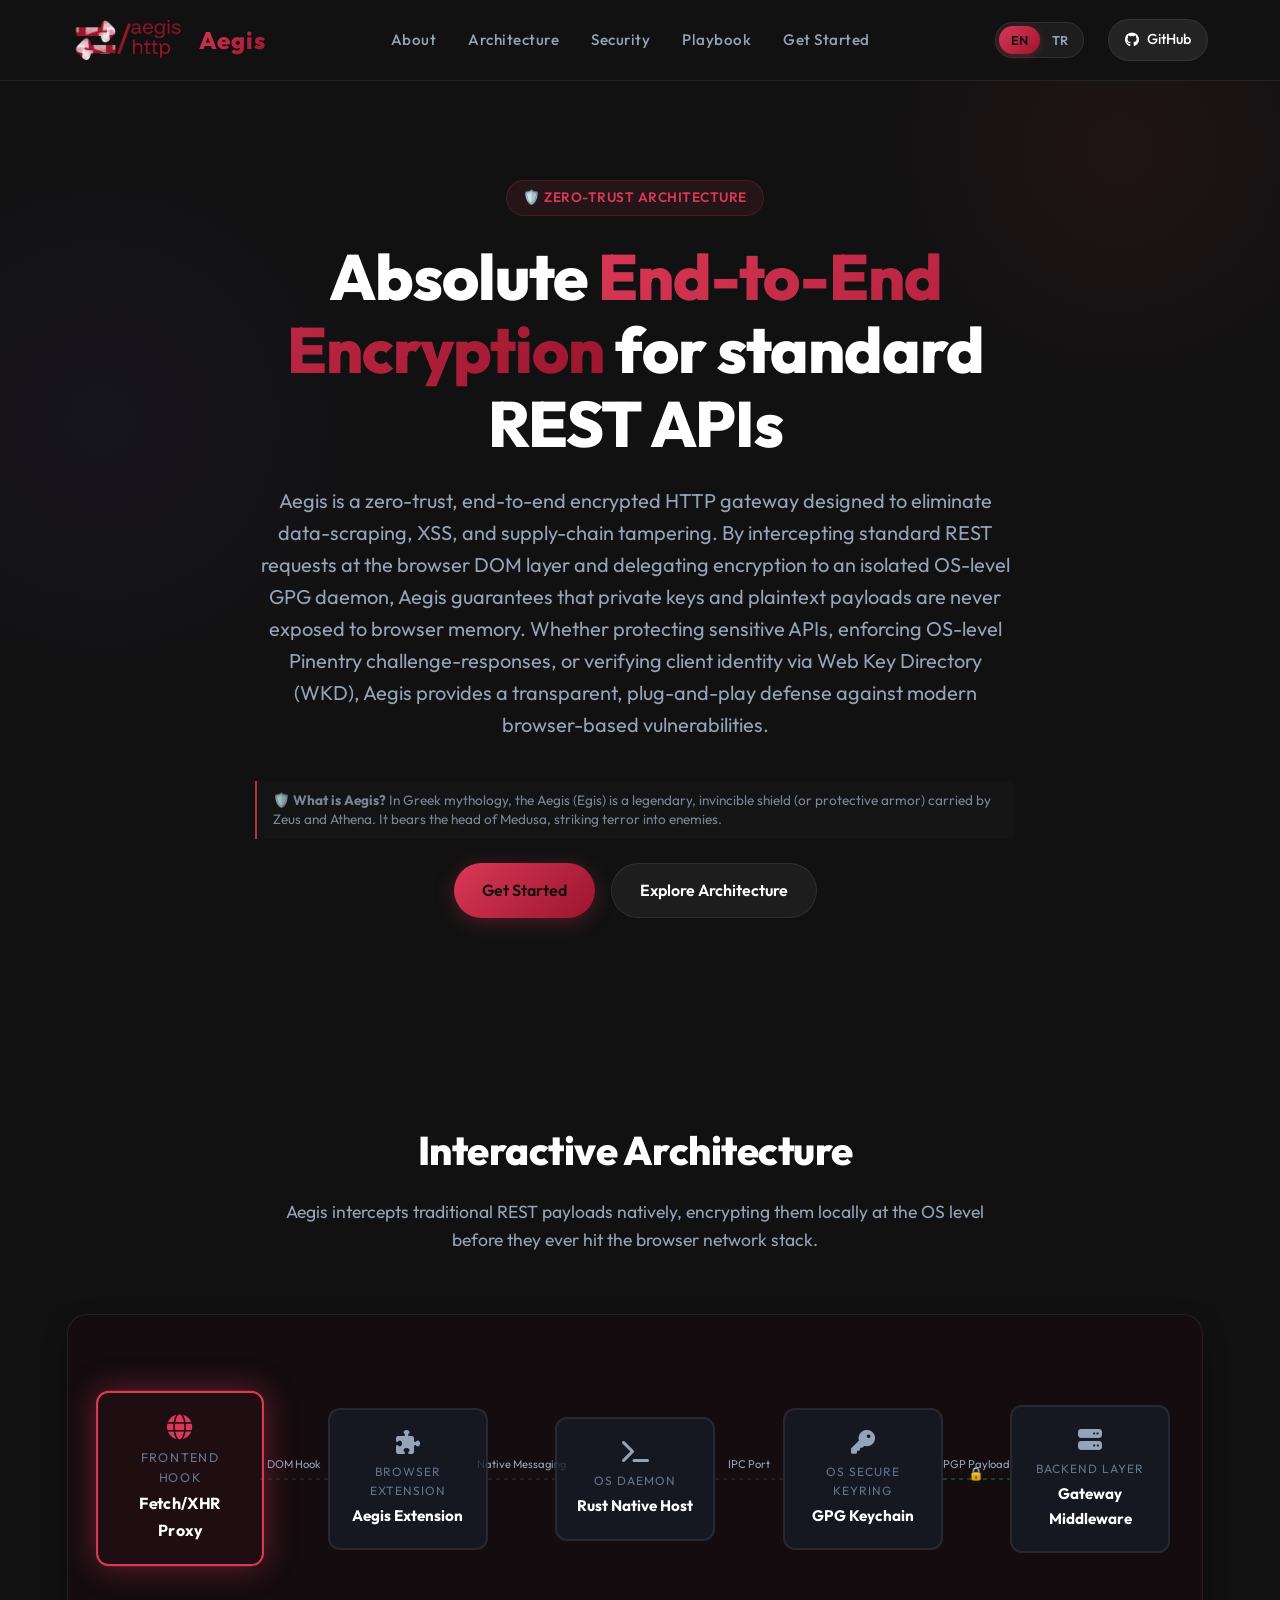
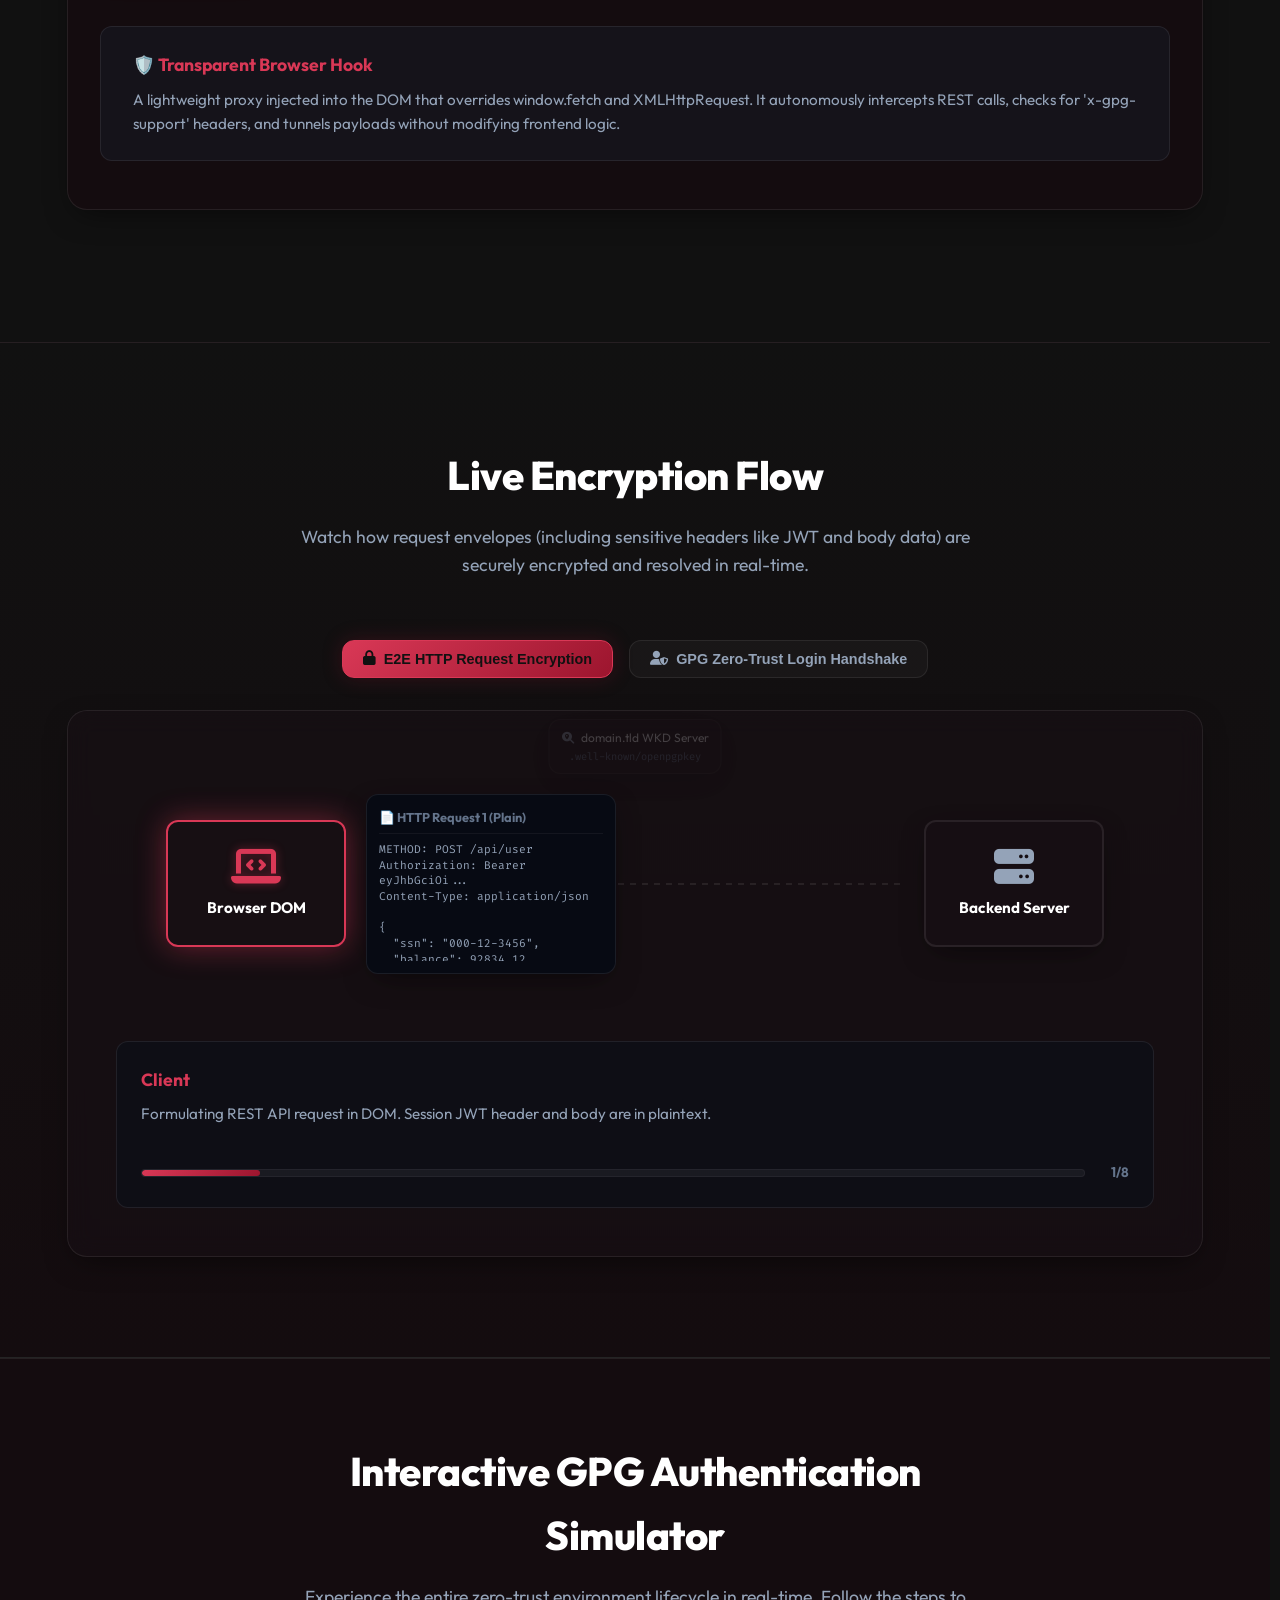
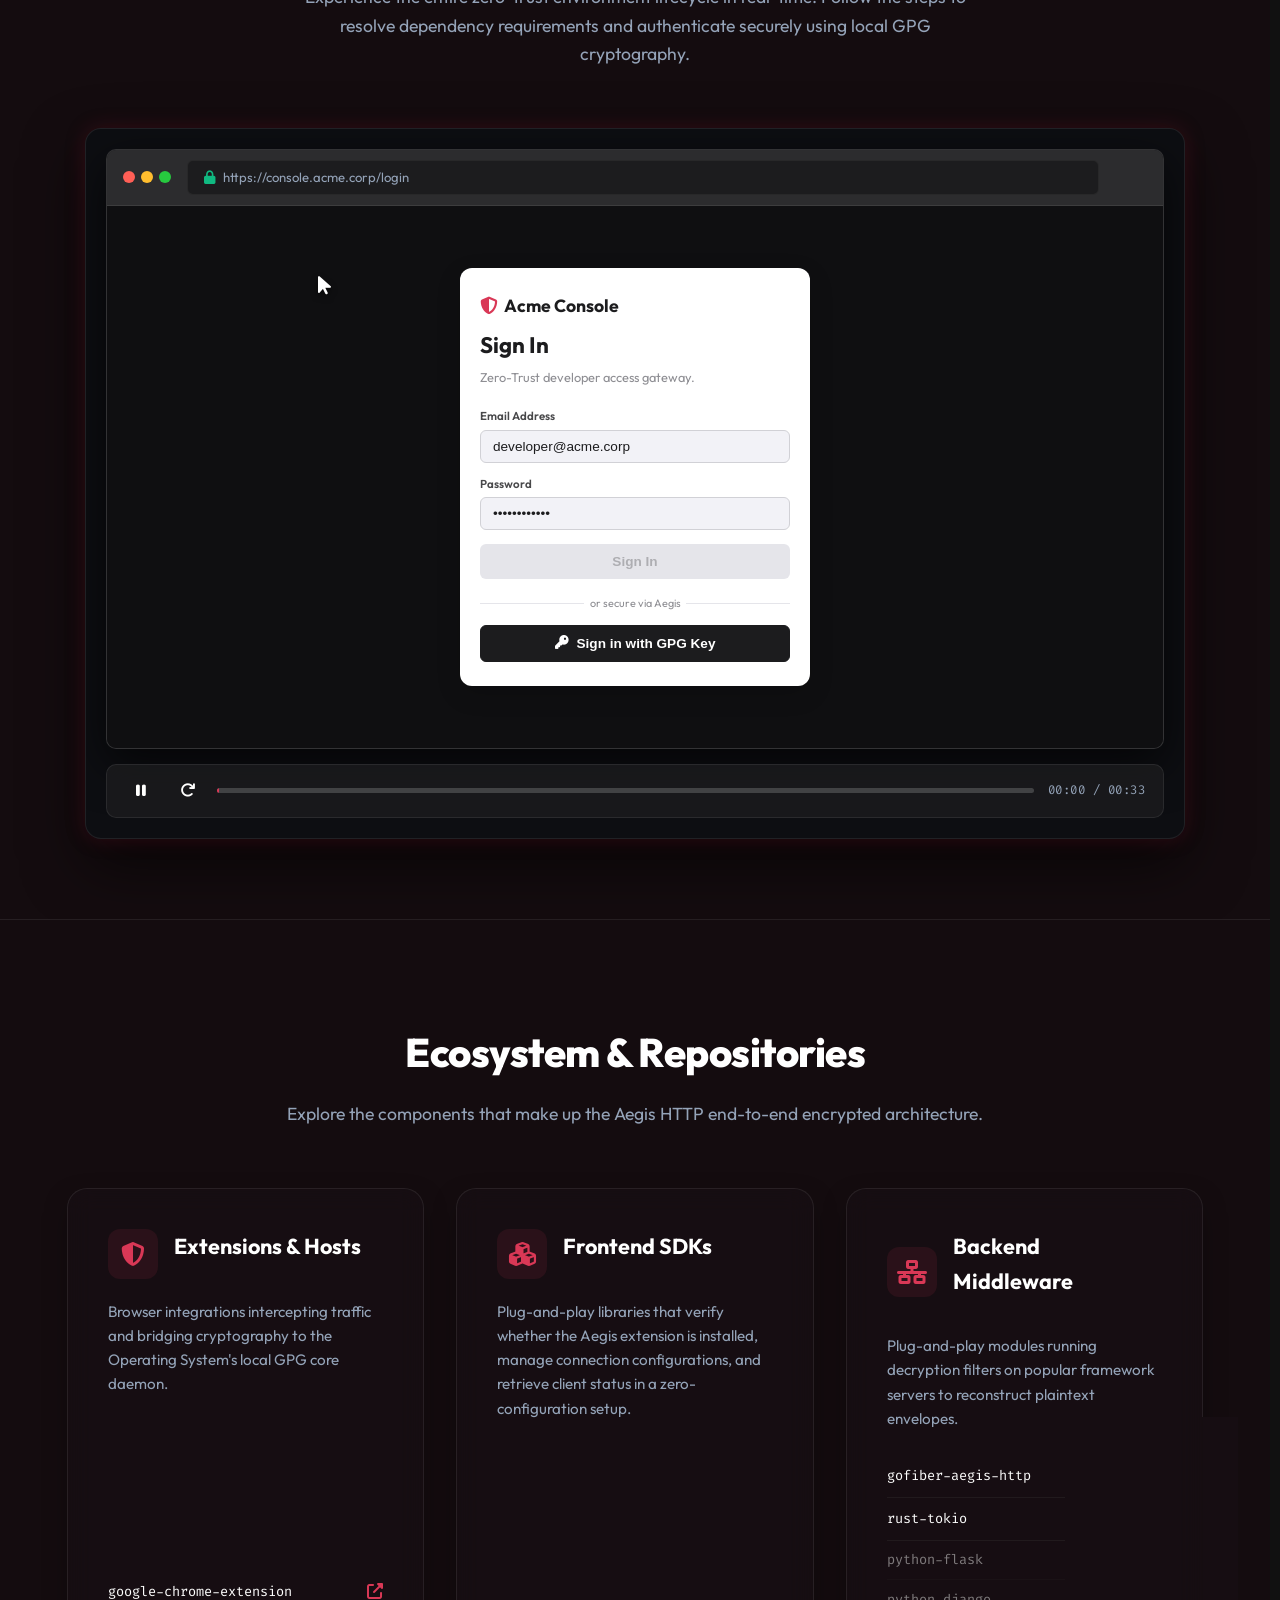
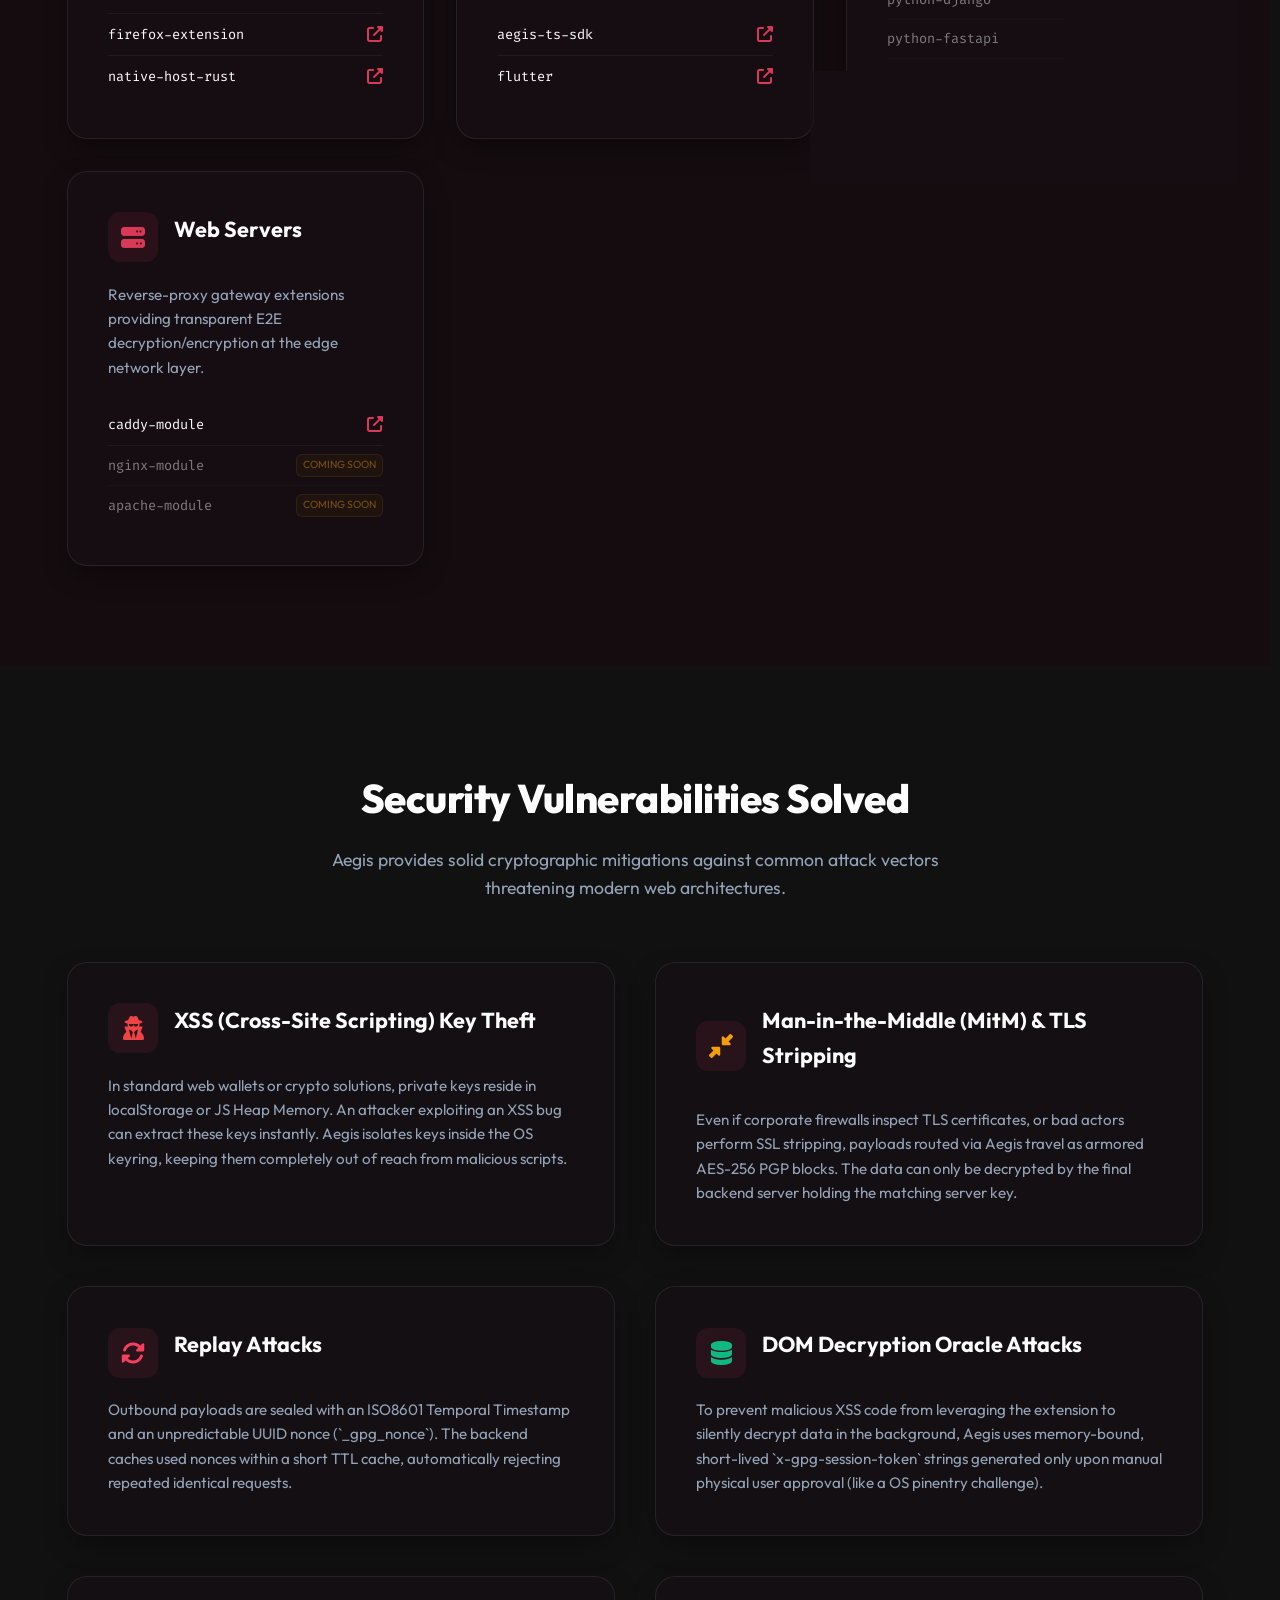
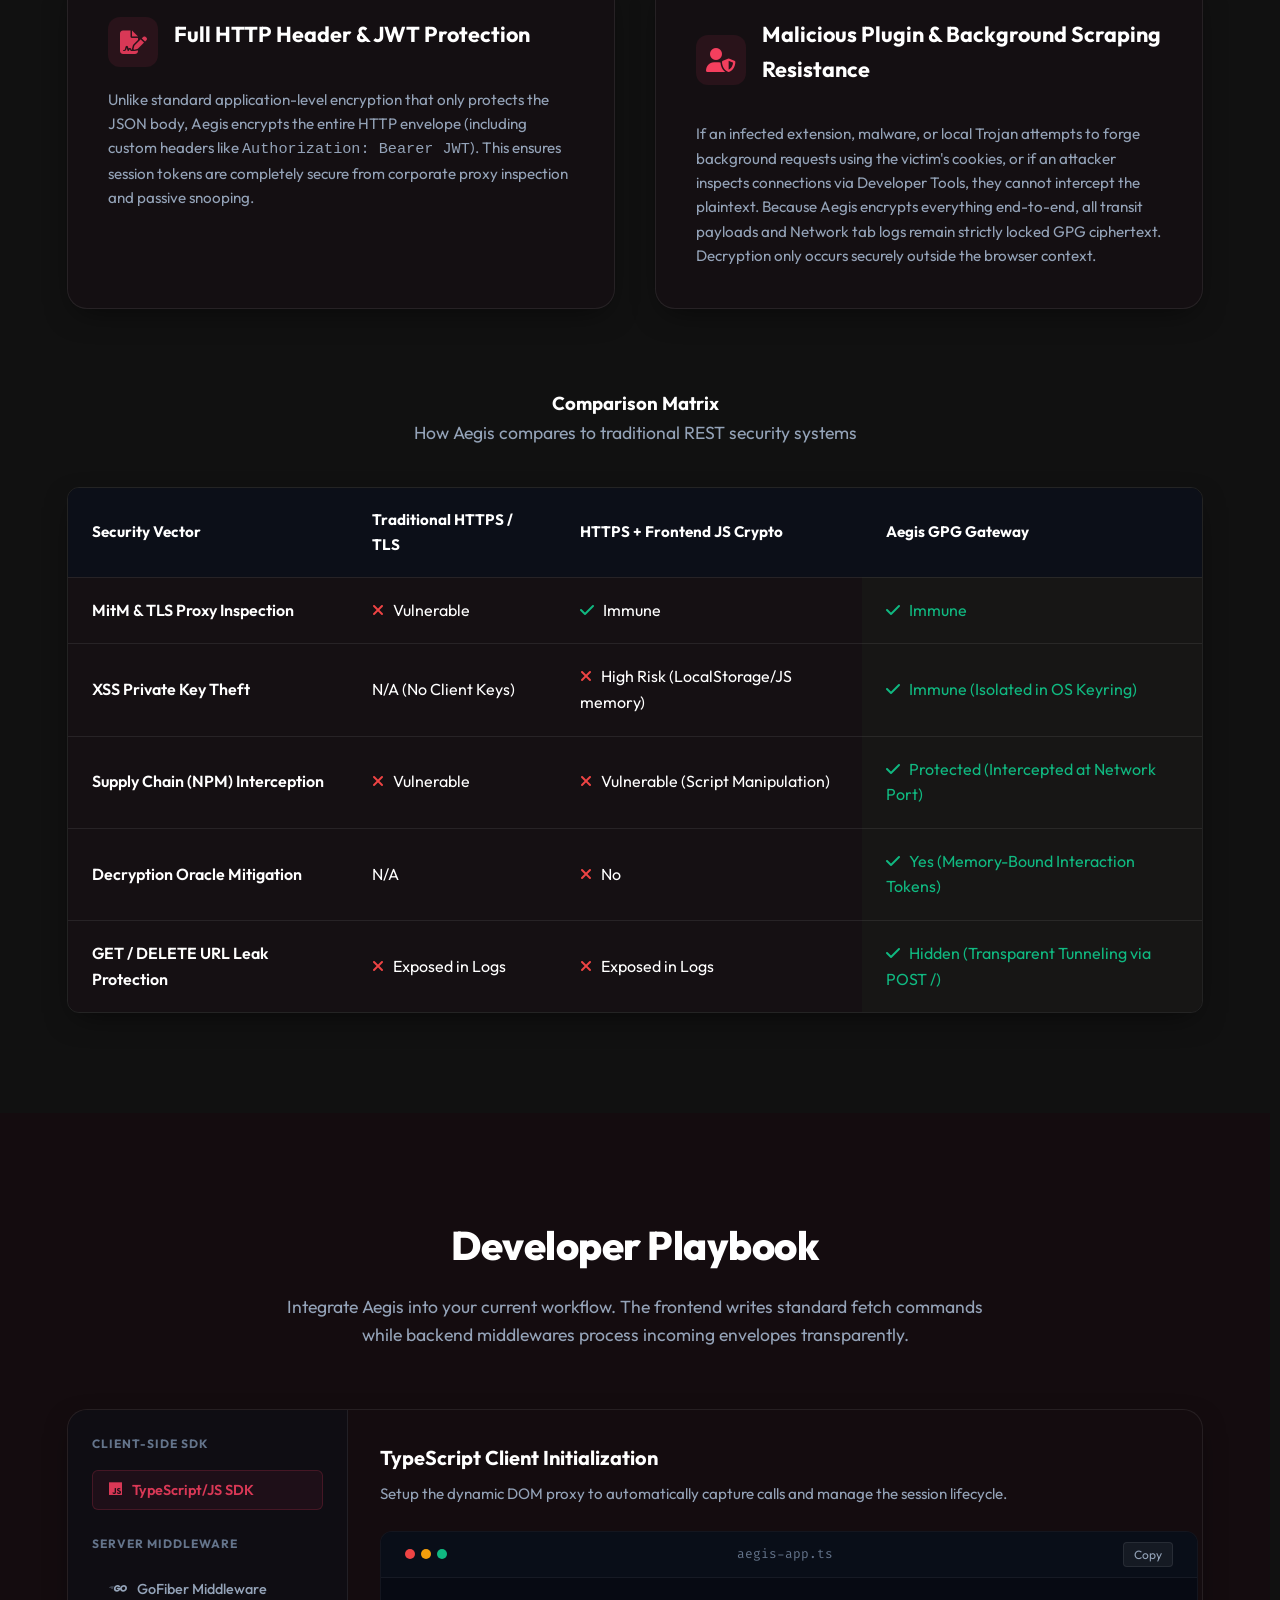
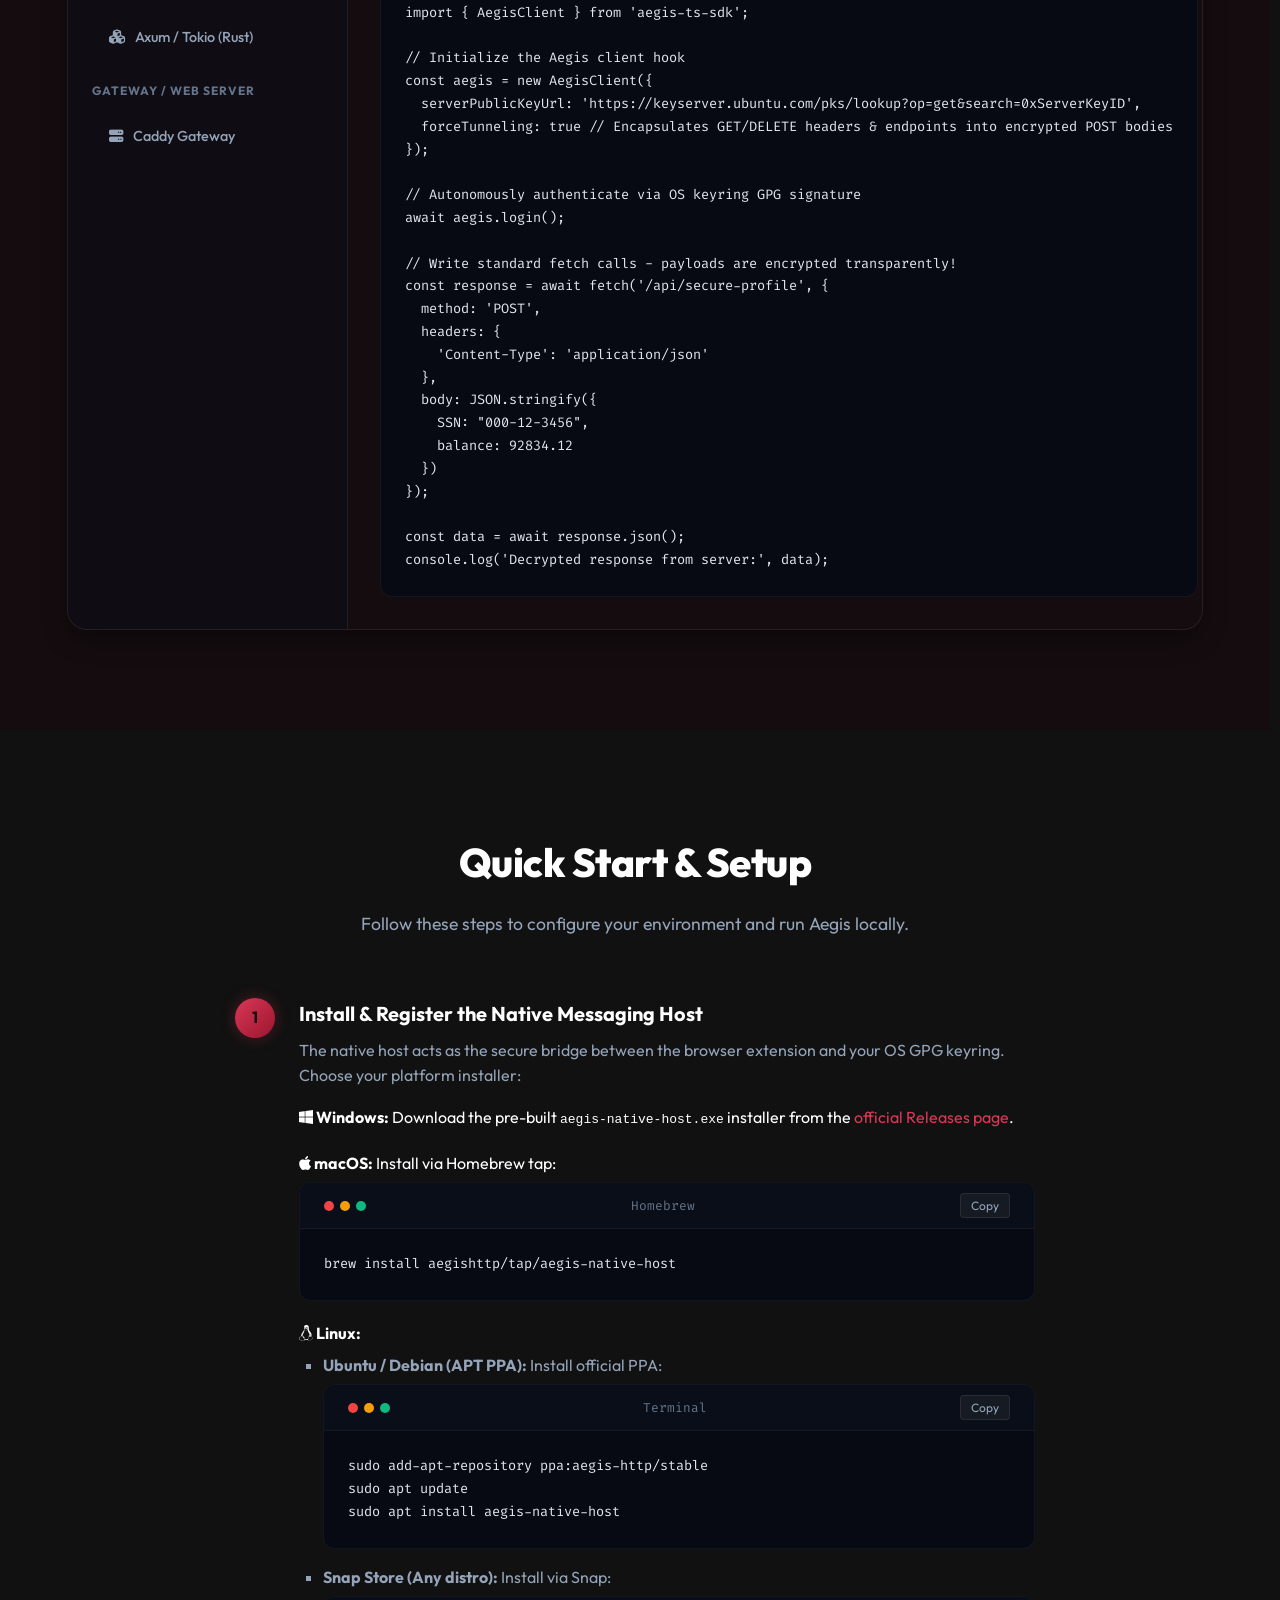
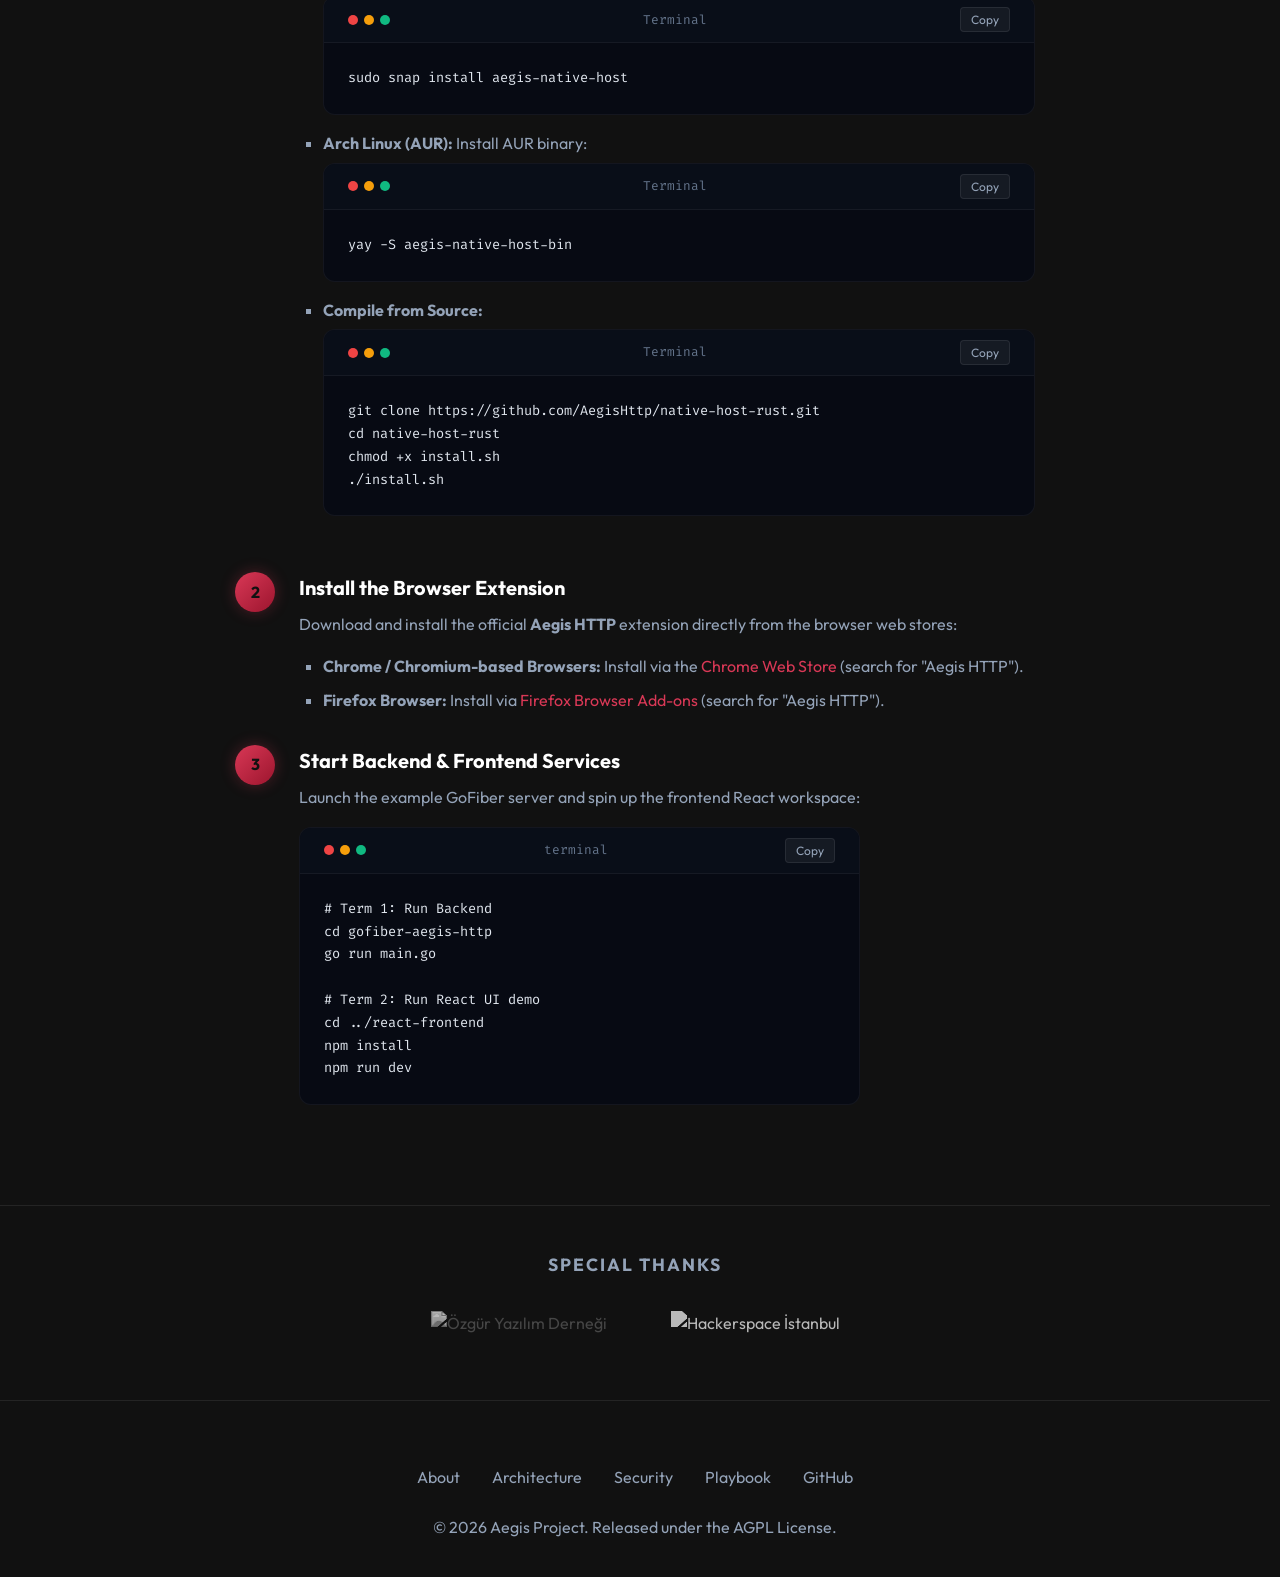
==== commit c9b19a64: "add aegis mean" ====
--- a/index.html
+++ b/index.html
@@ -6,7 +6,8 @@
   <title>Aegis - Autonomous E2E Encrypted Zero-Trust HTTP Gateway</title>
   <meta name="description" content="Aegis Http is an autonomous, End-to-End Encrypted HTTP gateway architecture utilizing GPG to enable Zero-Trust browser-to-backend communication.">
   
-  <!-- Stylesheets -->
+  <!-- Stylesheets & Favicon -->
+  <link rel="icon" type="image/png" href="favicon.png">
   <link rel="stylesheet" href="https://cdnjs.cloudflare.com/ajax/libs/font-awesome/6.4.0/css/all.min.css">
   <link rel="stylesheet" href="https://cdnjs.cloudflare.com/ajax/libs/prism/1.29.0/themes/prism-okaidia.min.css">
   <link rel="stylesheet" href="assets/style.css">
@@ -54,6 +55,9 @@
       <p class="hero-desc">
         Aegis is a zero-trust, end-to-end encrypted HTTP gateway designed to eliminate data-scraping, XSS, and supply-chain tampering. By intercepting standard REST requests at the browser DOM layer and delegating encryption to an isolated OS-level GPG daemon, Aegis guarantees that private keys and plaintext payloads are never exposed to browser memory. Whether protecting sensitive APIs, enforcing OS-level Pinentry challenge-responses, or verifying client identity via Web Key Directory (WKD), Aegis provides a transparent, plug-and-play defense against modern browser-based vulnerabilities.
       </p>
+      <div class="aegis-meaning-note" style="margin: 0.5rem auto 1.5rem; max-width: 760px; font-size: 0.85rem; color: var(--text-secondary); opacity: 0.8; line-height: 1.4; padding: 10px 16px; border-left: 2px solid var(--color-primary); background: rgba(255,255,255,0.02); border-radius: 0 6px 6px 0; text-align: left;">
+        <strong>🛡️ What is Aegis?</strong> In Greek mythology, the Aegis (Egis) is a legendary, invincible shield (or protective armor) carried by Zeus and Athena. It bears the head of Medusa, striking terror into enemies.
+      </div>
       <div class="cta-group">
         <a href="#get-started" class="btn btn-primary">Get Started</a>
         <a href="#architecture" class="btn btn-secondary">Explore Architecture</a>
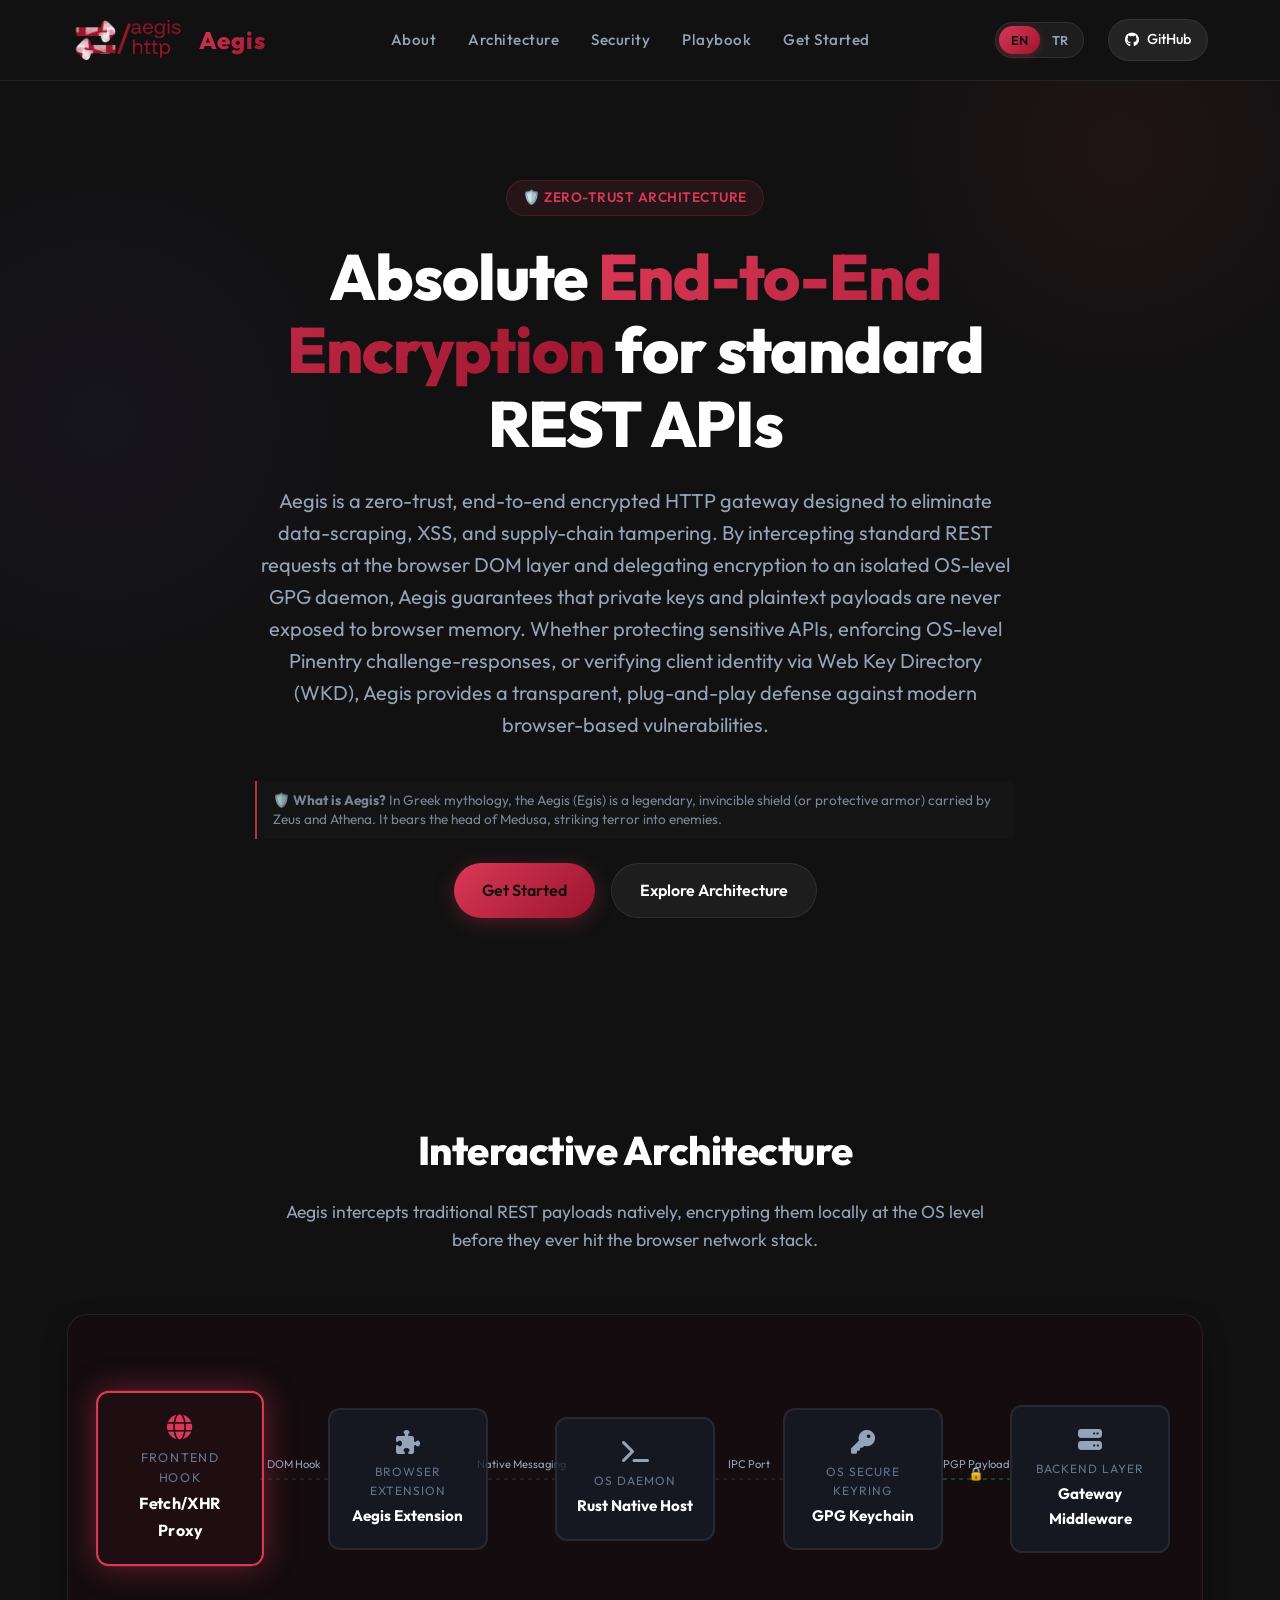
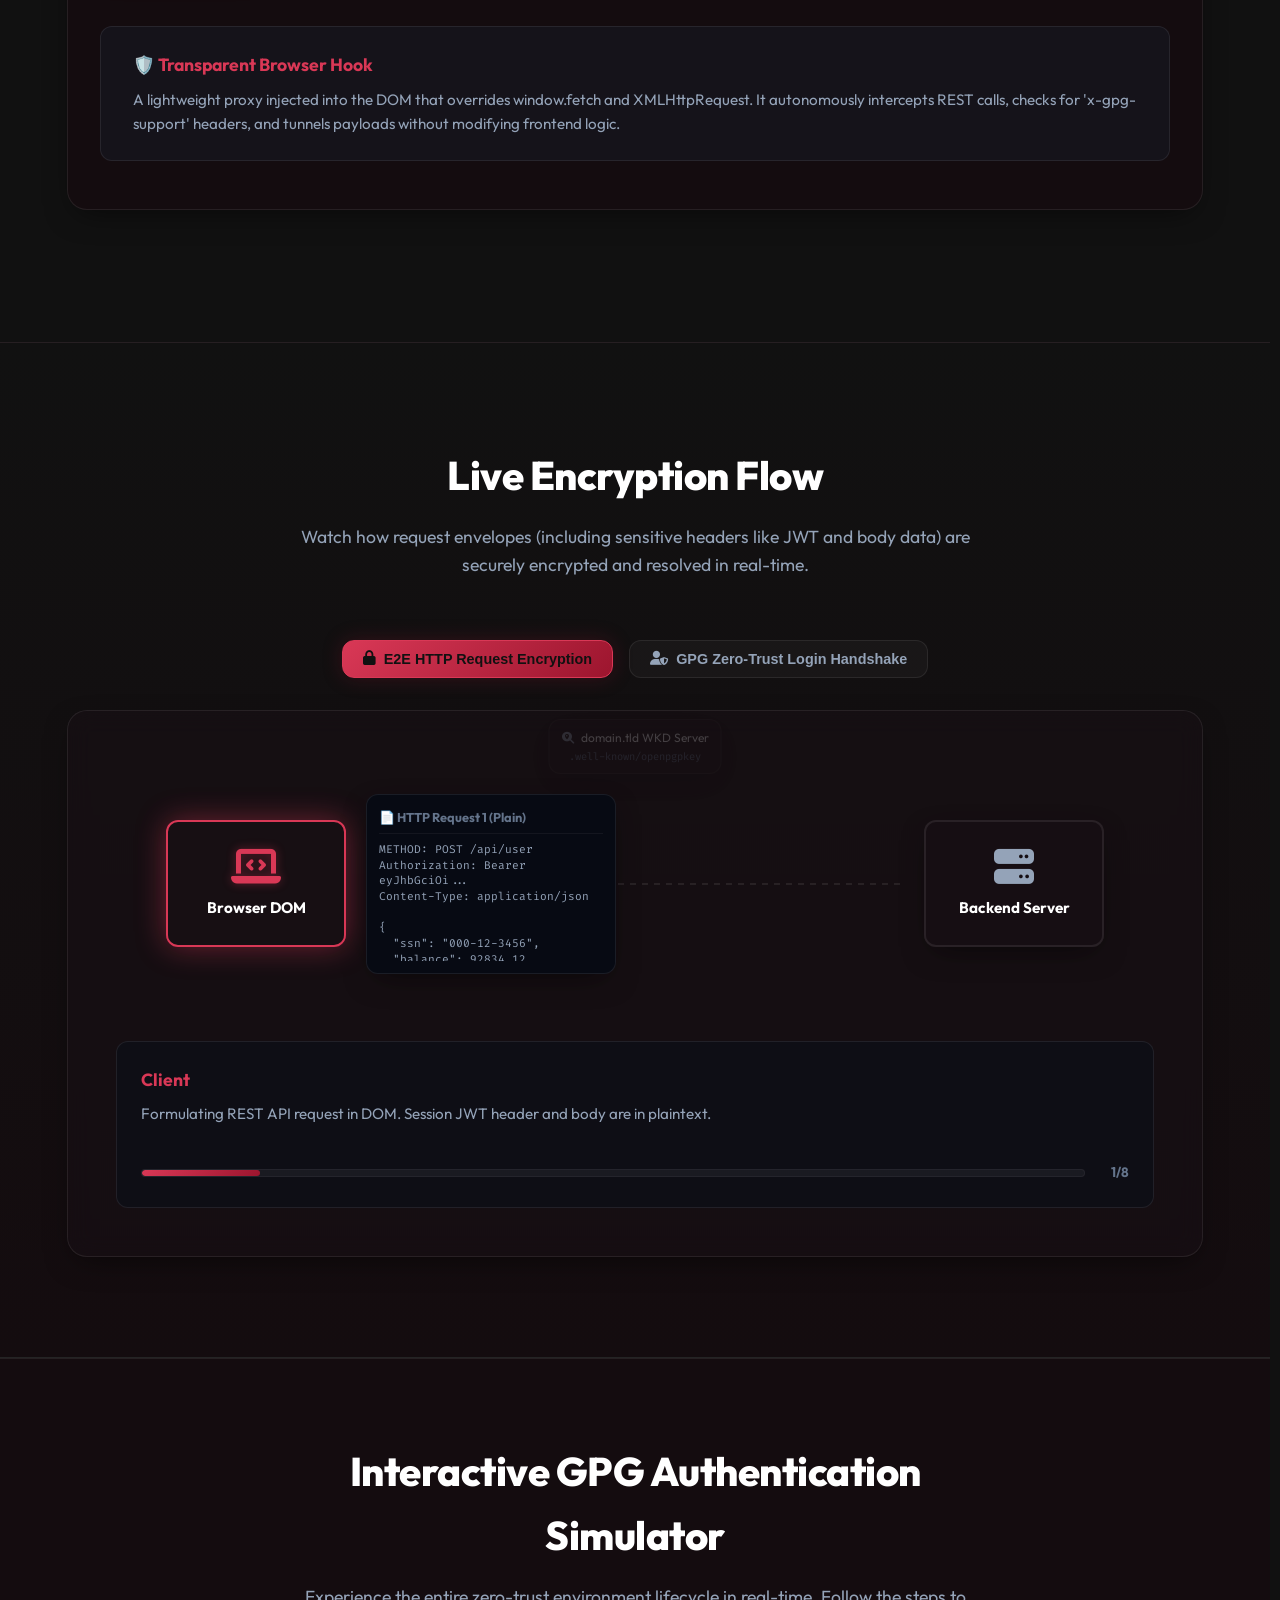
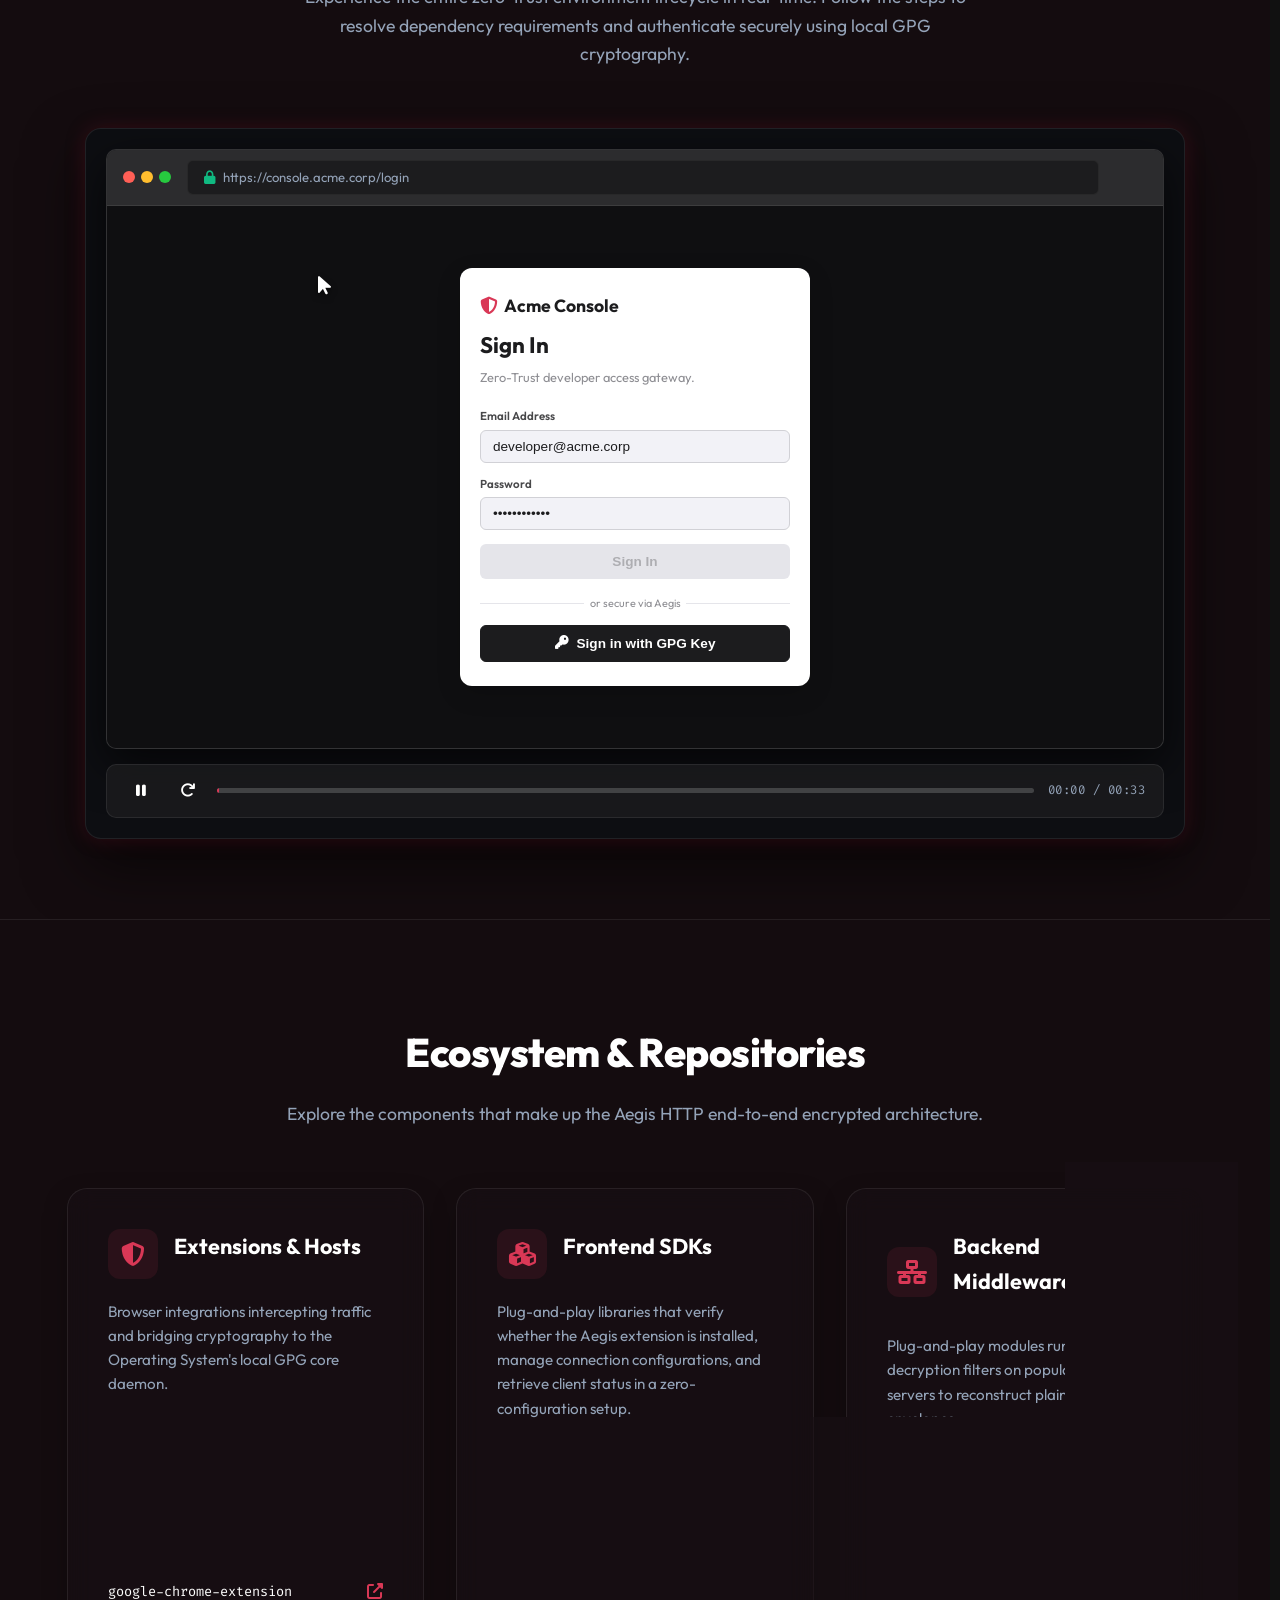
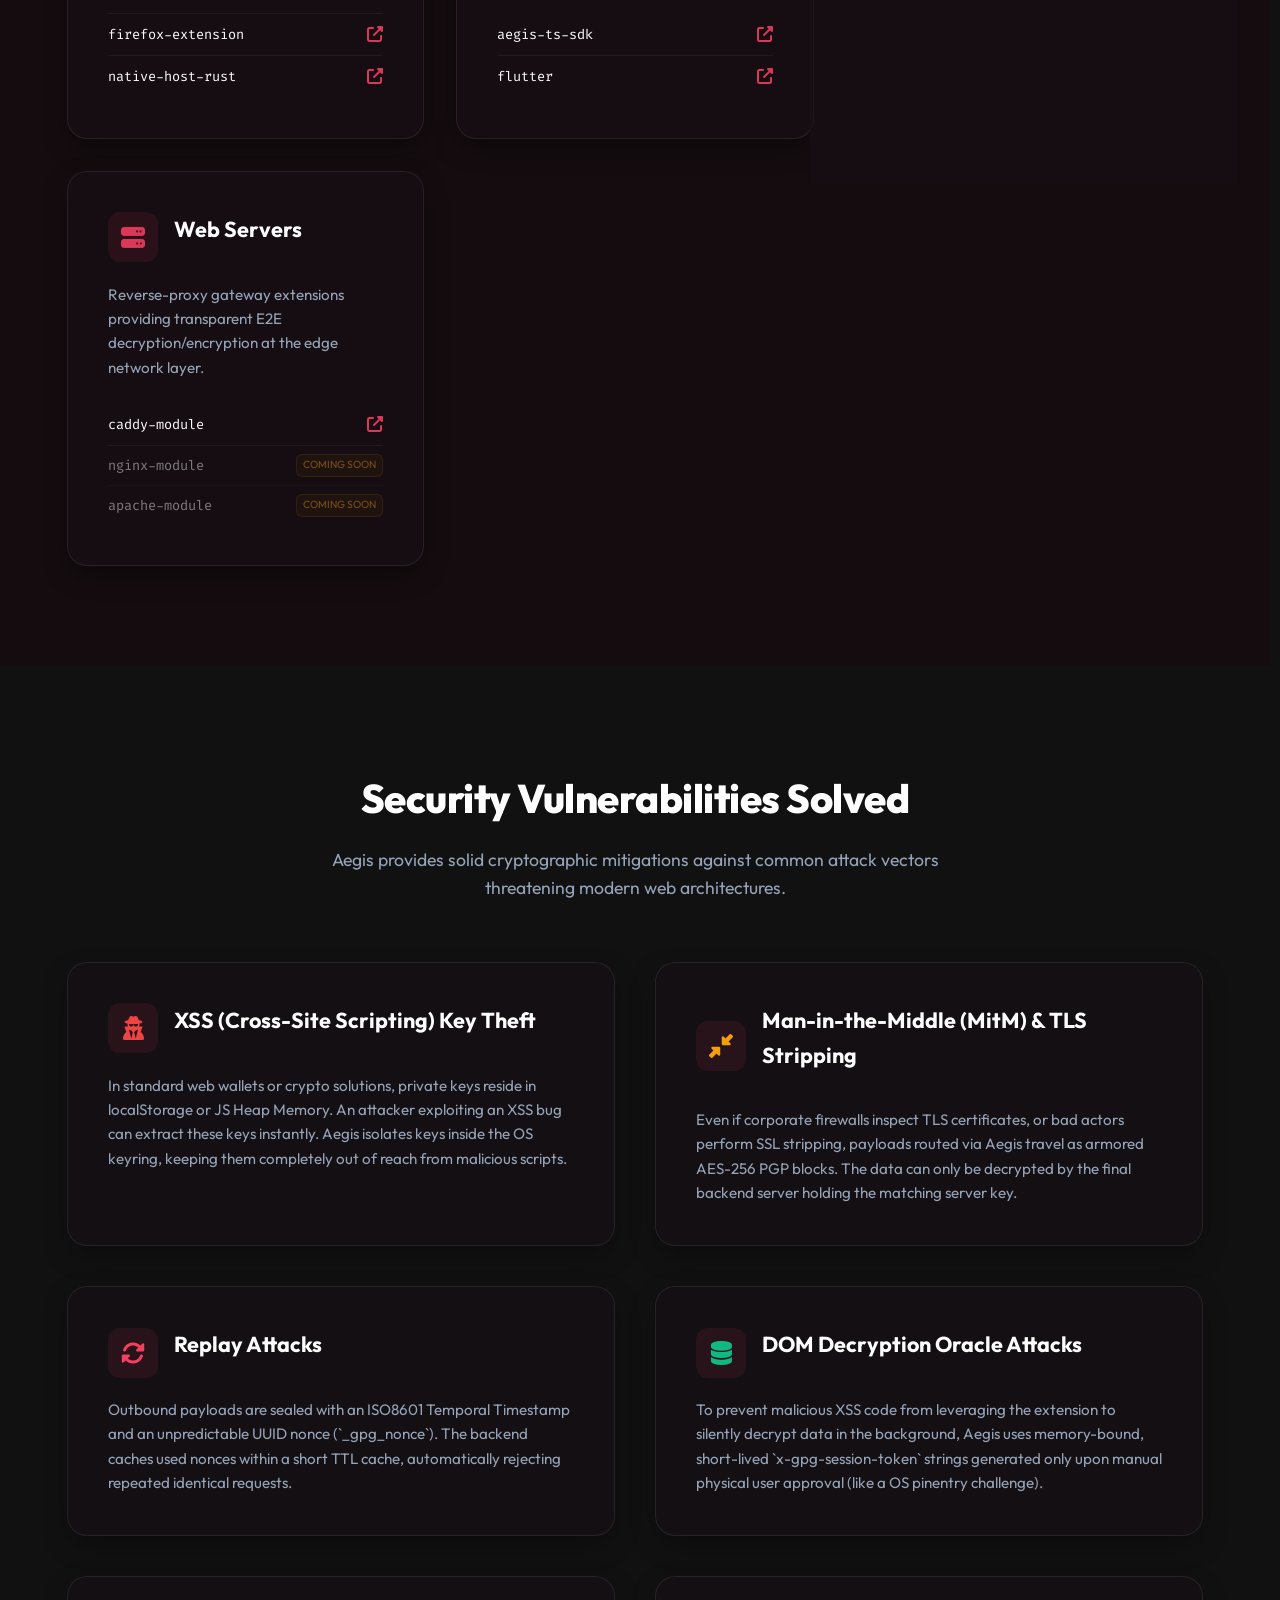
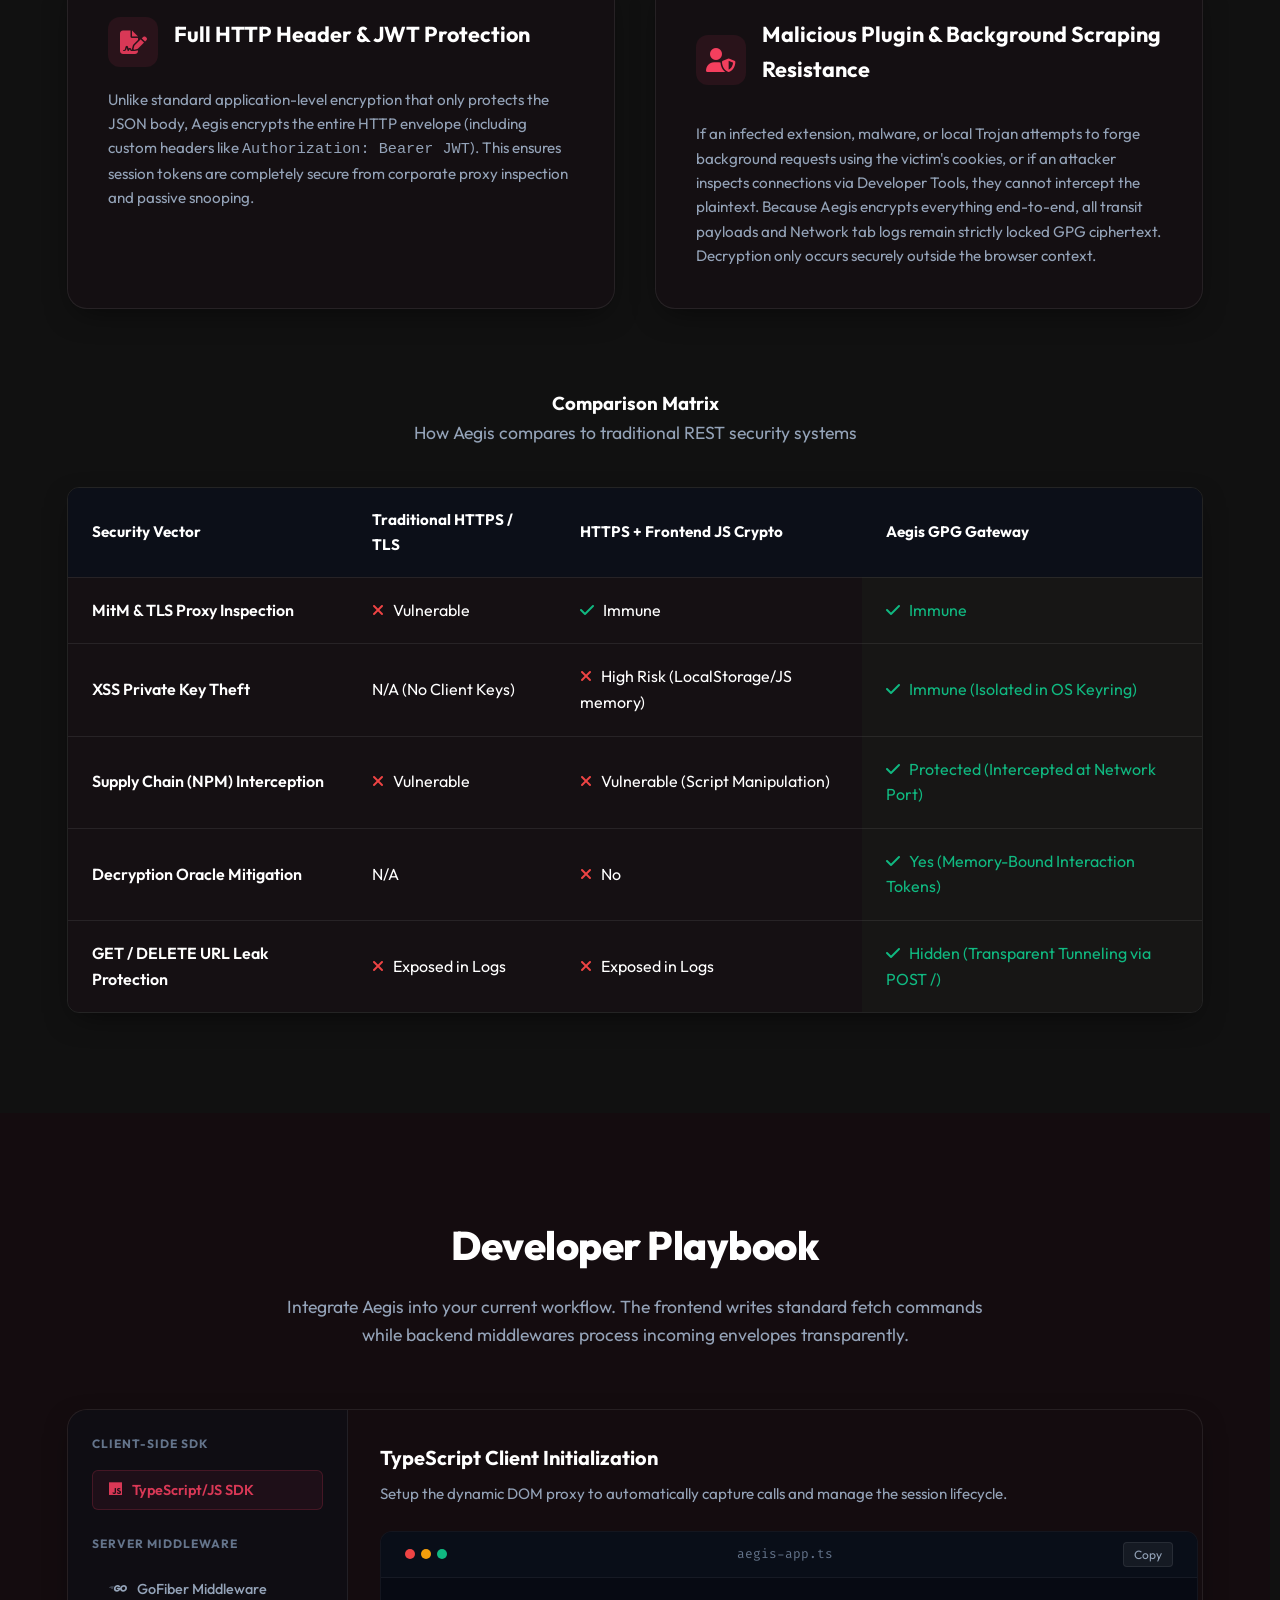
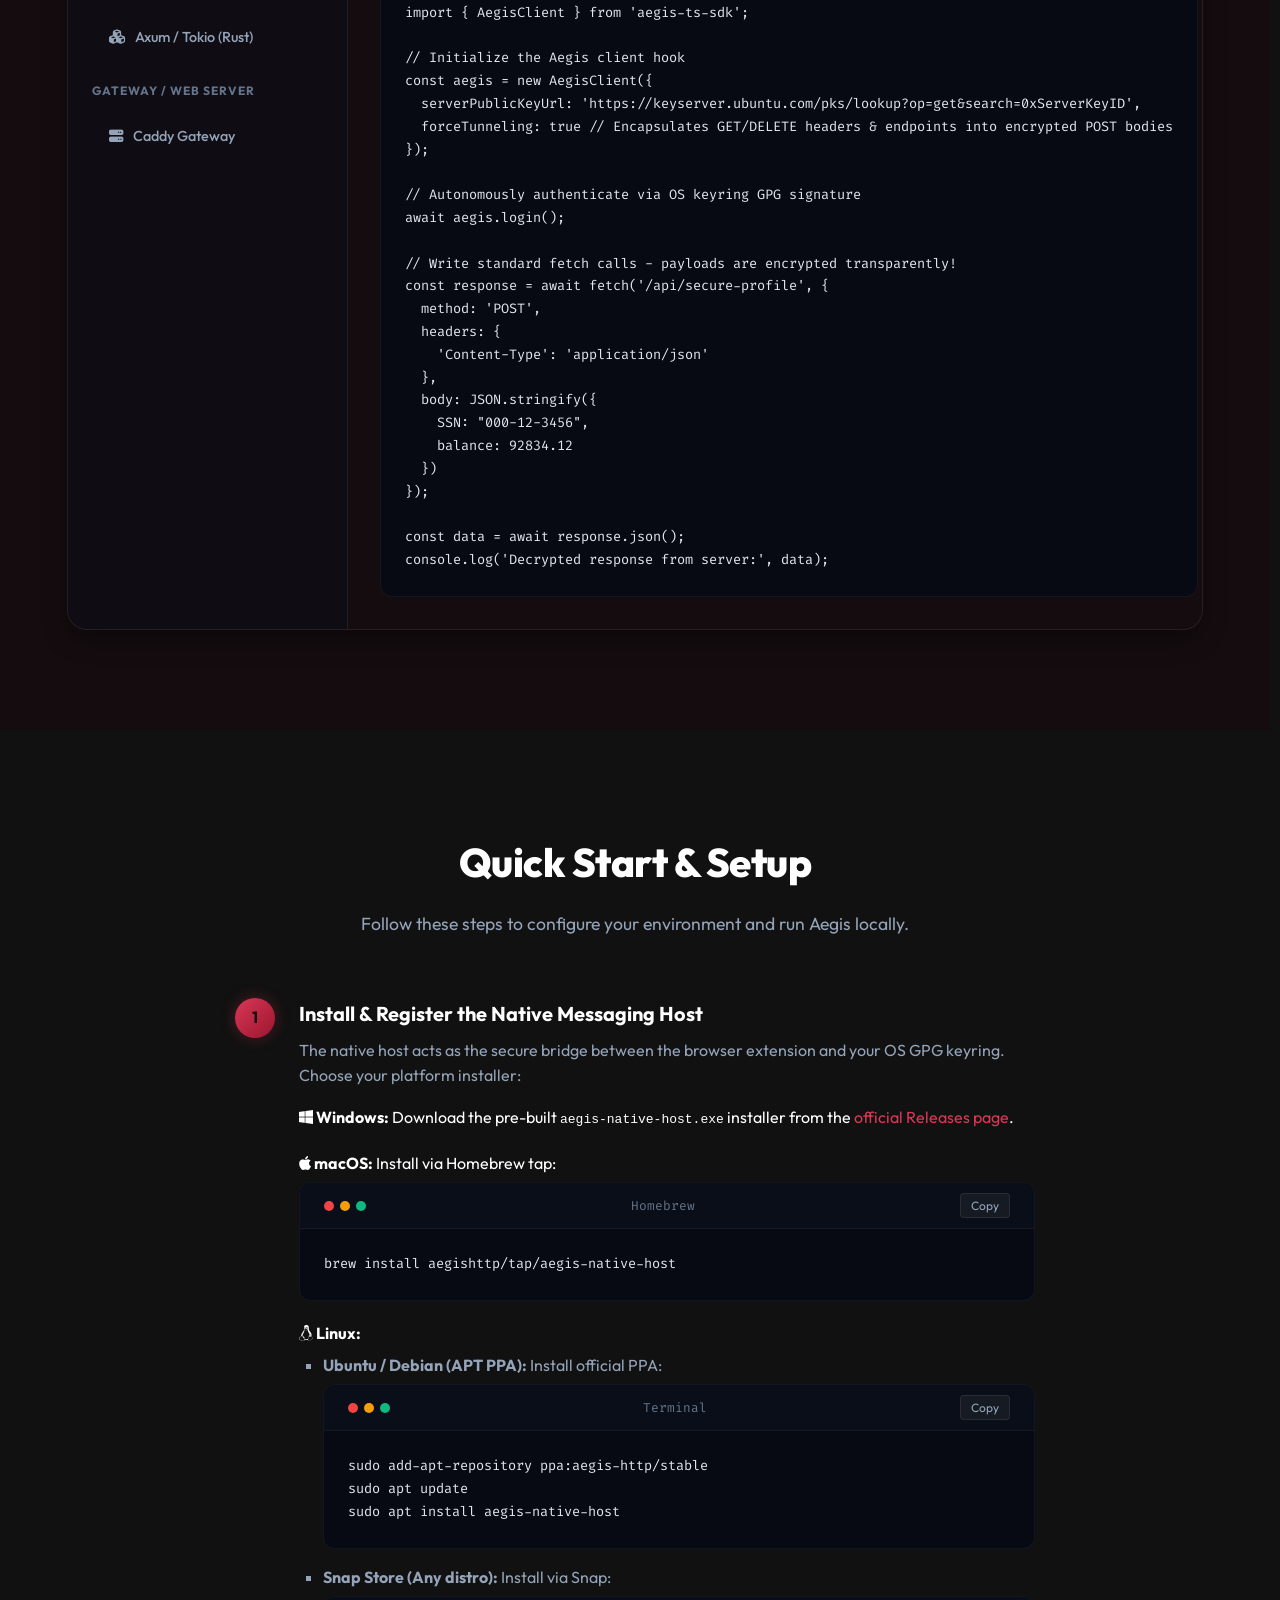
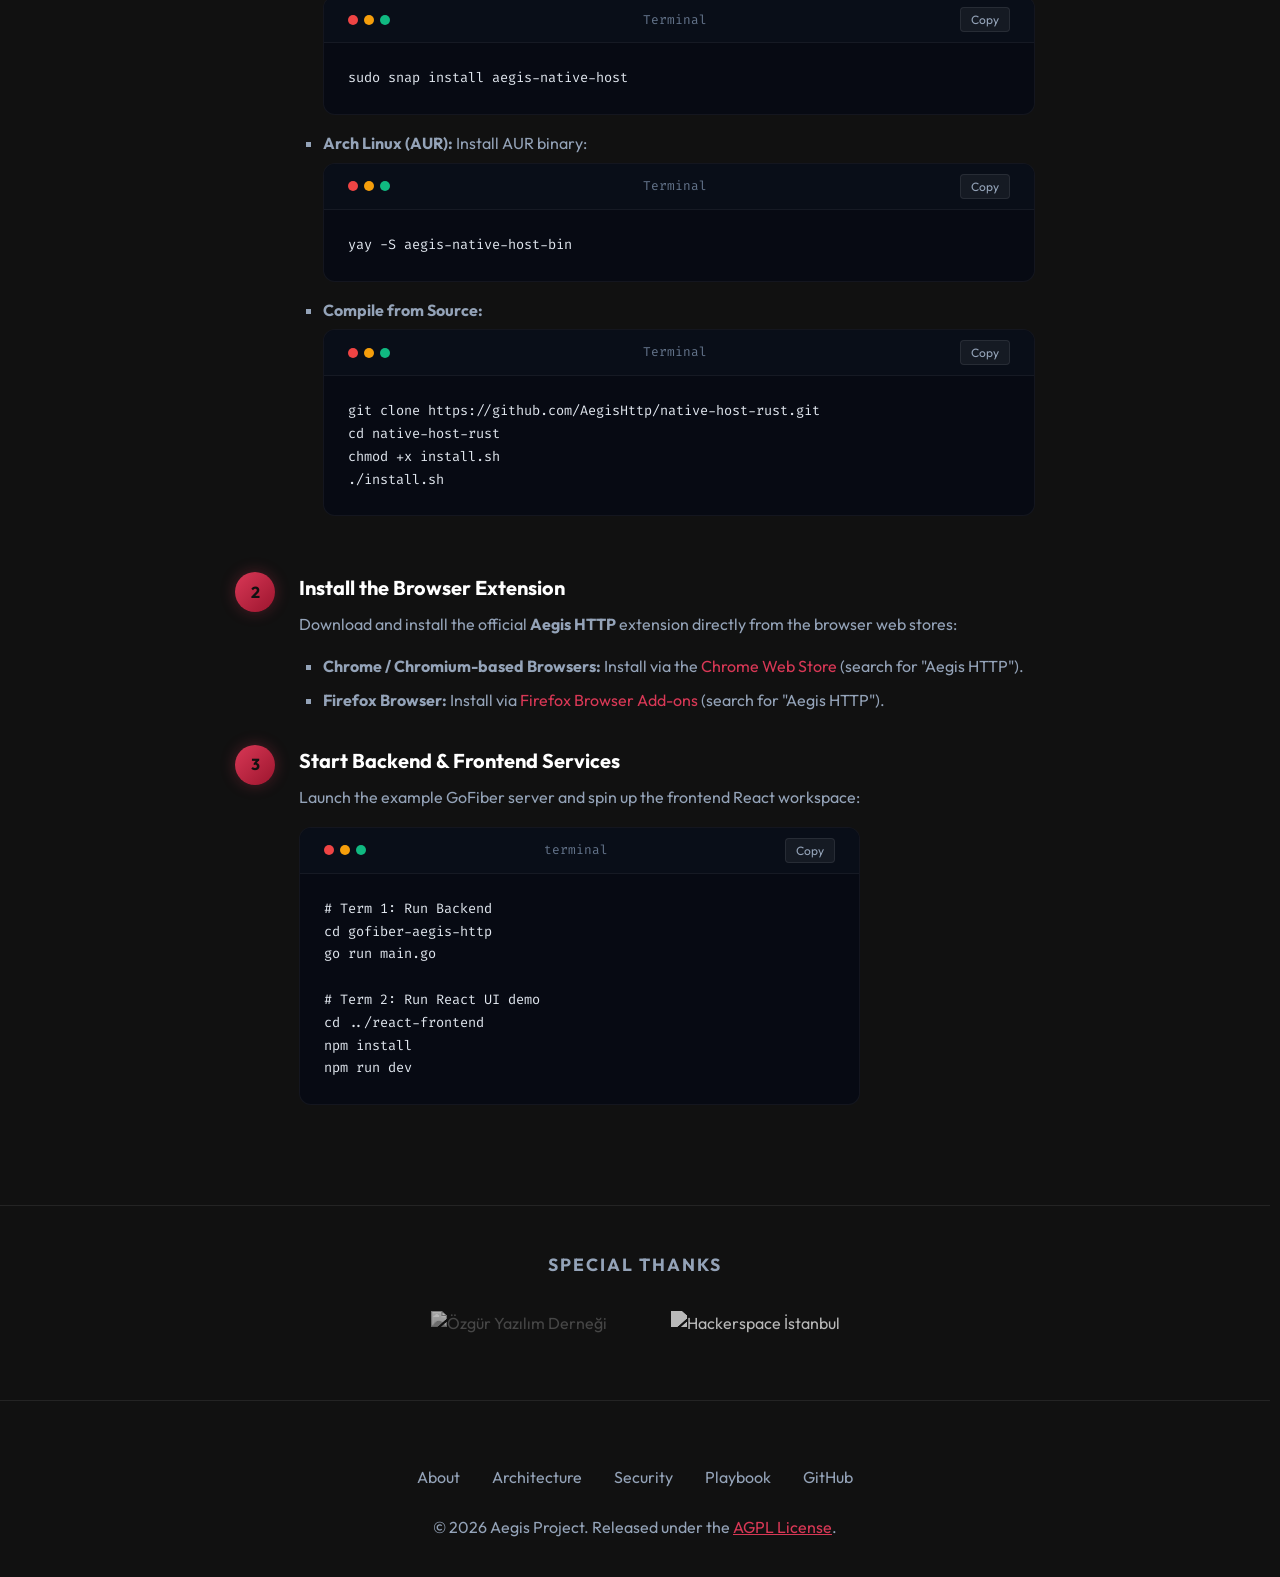
==== commit c8cd2052: "forward license link to gnu.org" ====
--- a/index.html
+++ b/index.html
@@ -1007,7 +1007,7 @@
         <a href="#playbook">Playbook</a>
         <a href="https://github.com/AegisHttp" target="_blank">GitHub</a>
       </div>
-      <p>&copy; 2026 Aegis Project. Released under the AGPL License.</p>
+      <p>&copy; 2026 Aegis Project. Released under the <a href="https://www.gnu.org/licenses/agpl-3.0.html" target="_blank" style="color: var(--color-primary); text-decoration: underline;">AGPL License</a>.</p>
     </div>
   </footer>
 
